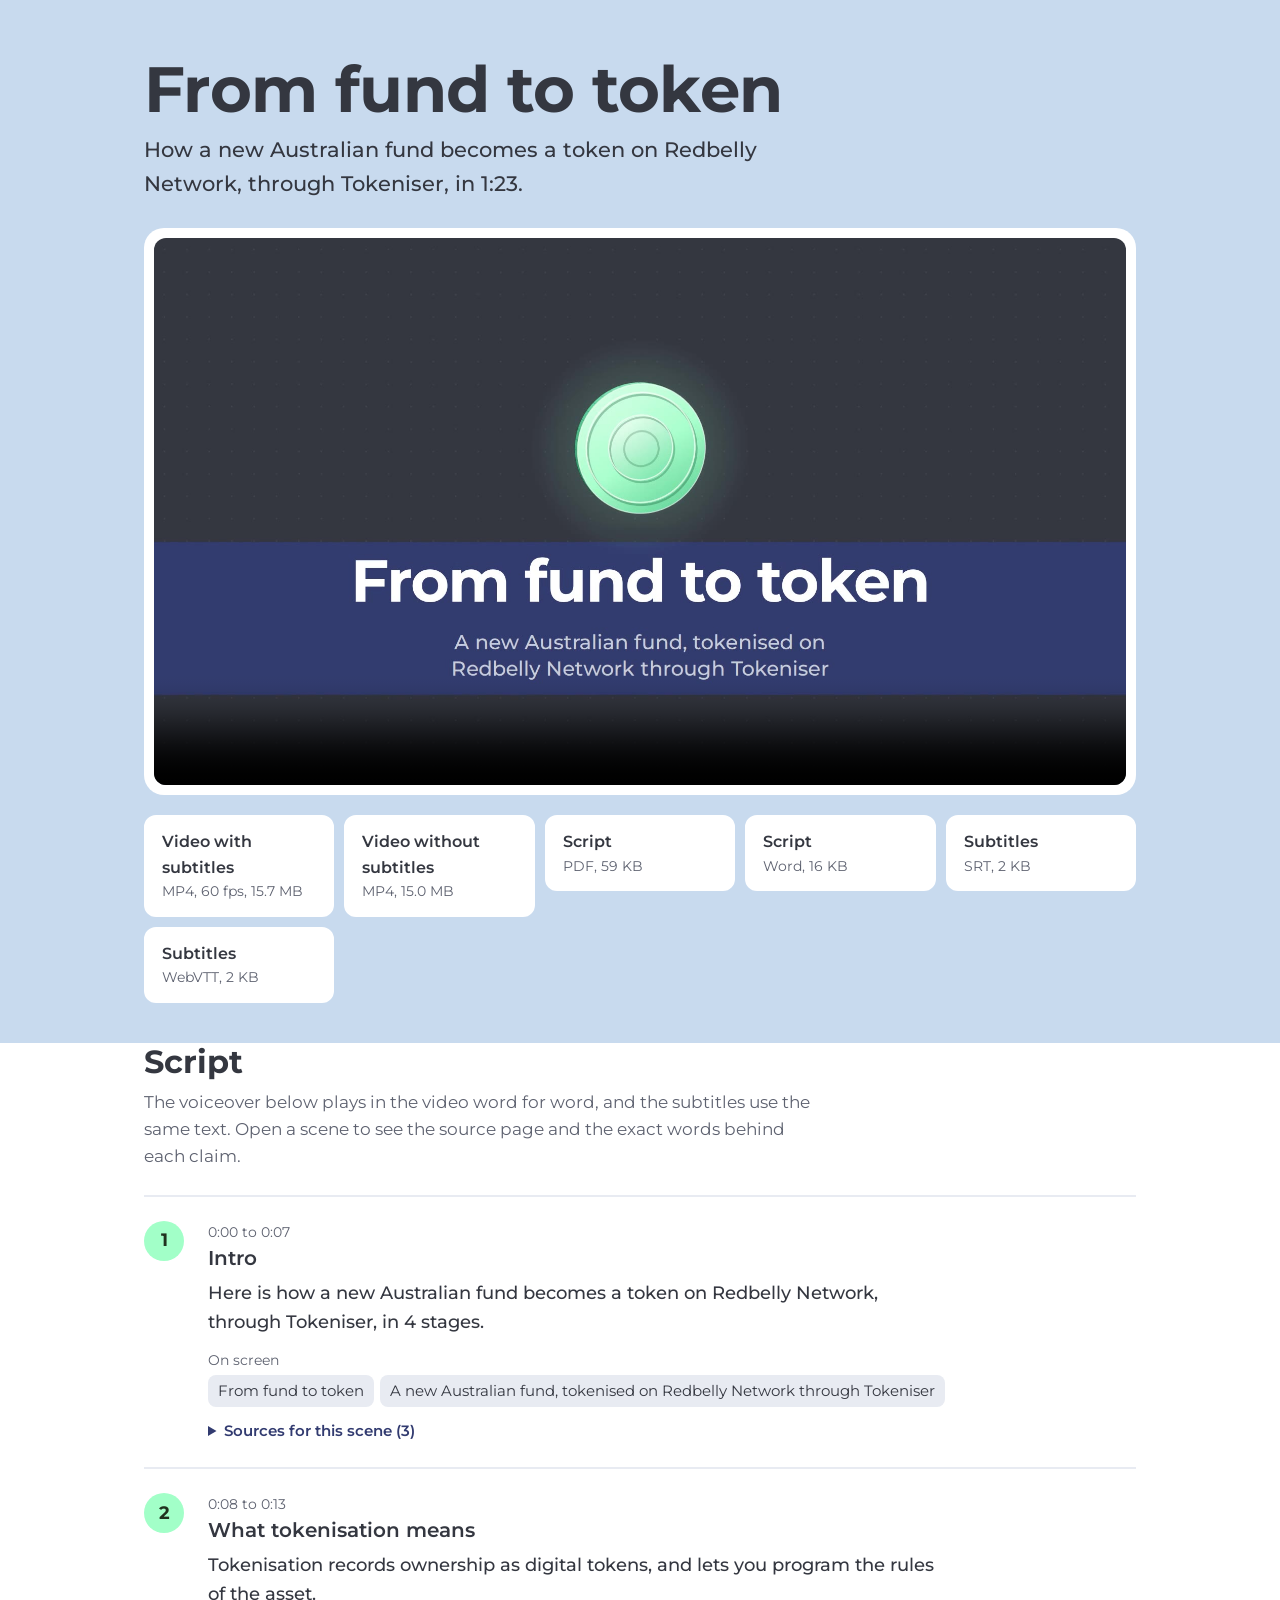
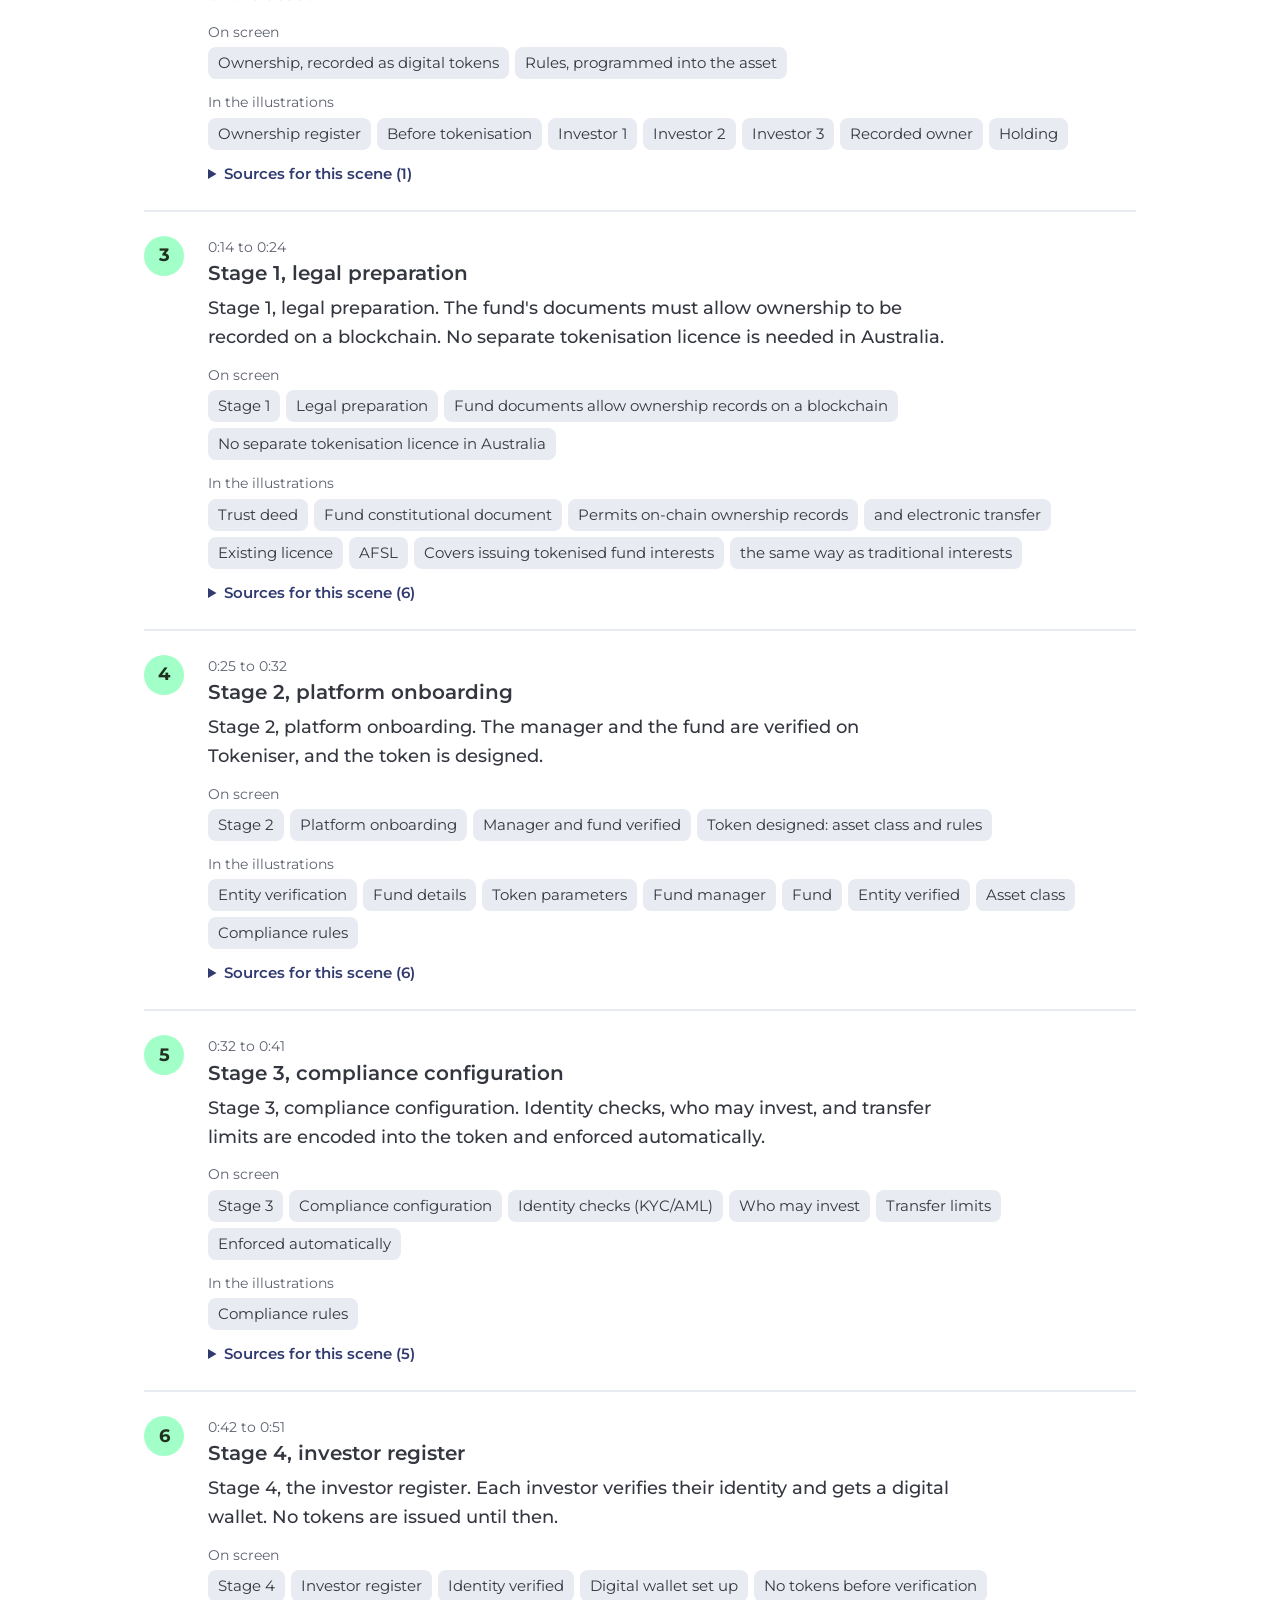
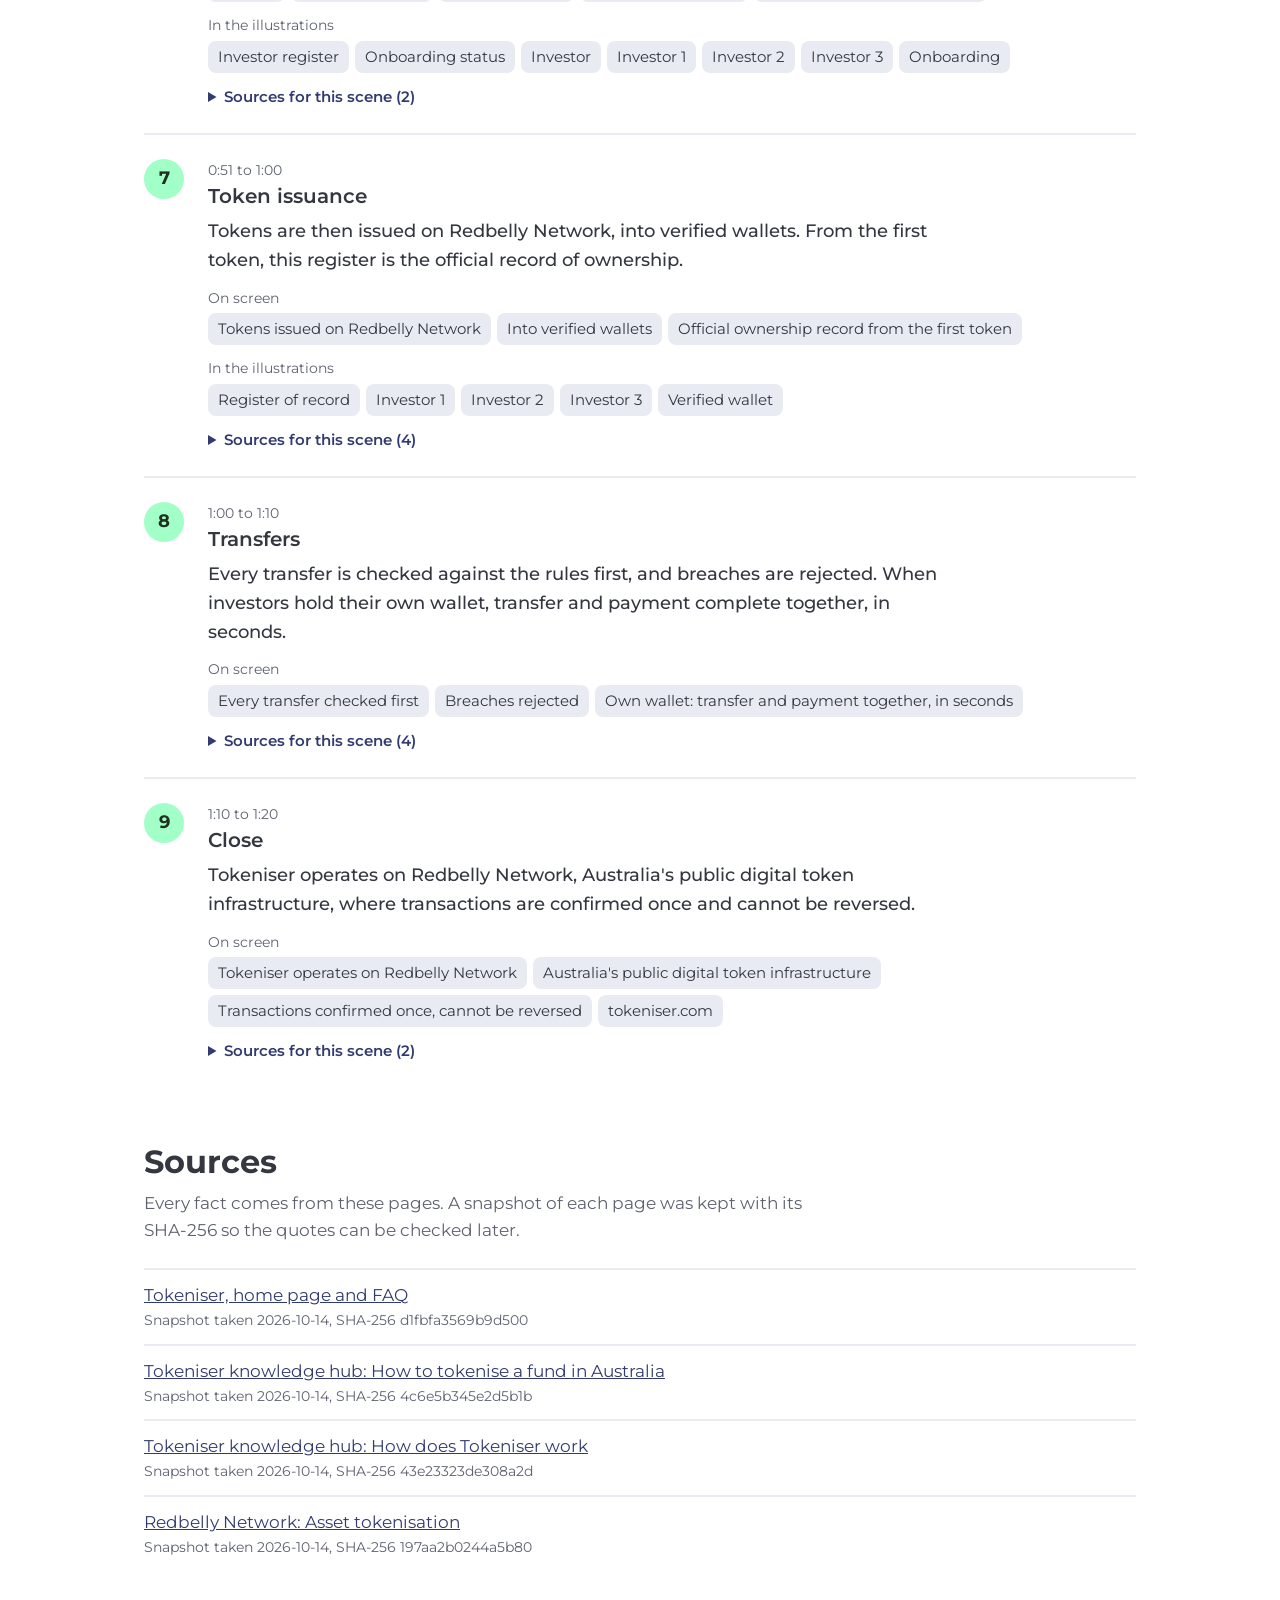
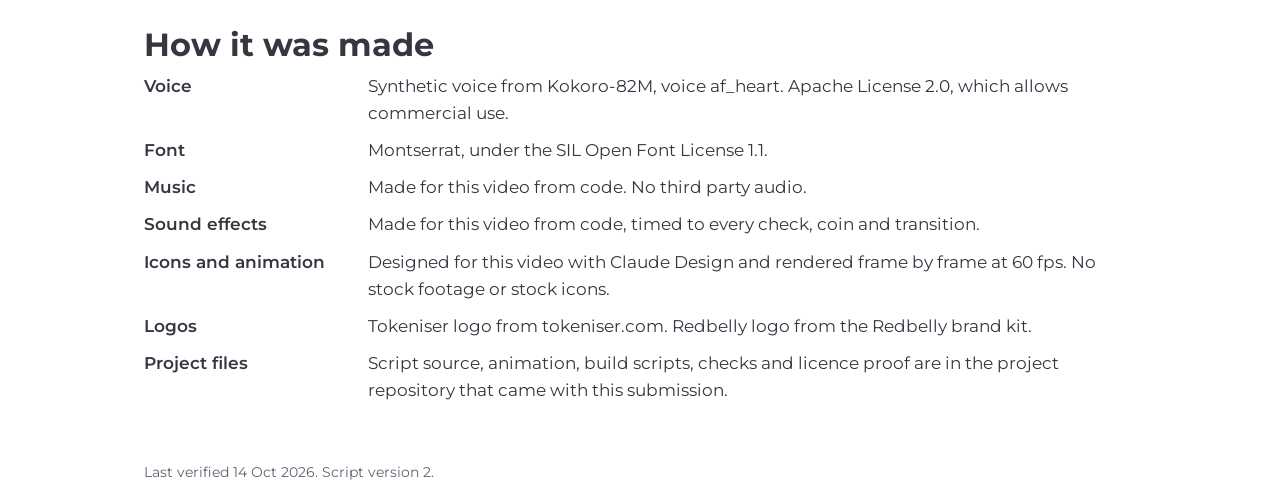
==== public/index.html @ 948ff761 "Use one coin sound for coins appearing and landing" ====
<!doctype html>
<html lang="en-AU">
<head>
<meta charset="utf-8">
<meta name="viewport" content="width=device-width, initial-scale=1">
<title>From fund to token: how a fund becomes a token</title>
<meta name="description" content="How a new Australian fund becomes a token on Redbelly Network, through Tokeniser.">
<link rel="icon" href="favicon.svg?v=527ce7aedf" type="image/svg+xml">
<style>
@font-face{font-family:Montserrat;font-weight:400;font-style:normal;font-display:swap;src:url('fonts/Montserrat-Regular.woff2?v=c00a7f75a0') format('woff2')}
@font-face{font-family:Montserrat;font-weight:500;font-style:normal;font-display:swap;src:url('fonts/Montserrat-Medium.woff2?v=84e4a064ca') format('woff2')}
@font-face{font-family:Montserrat;font-weight:600;font-style:normal;font-display:swap;src:url('fonts/Montserrat-SemiBold.woff2?v=1c665c68b7') format('woff2')}
@font-face{font-family:Montserrat;font-weight:700;font-style:normal;font-display:swap;src:url('fonts/Montserrat-Bold.woff2?v=64531e5004') format('woff2')}
:root{--ink:#343740;--muted:#5e6270;--navy:#323b70;--mint:#a2ffc8;--mint-ink:#20321f;--sky:#c8daee;--mint-soft:#d8fee5;--mist:#e8ebf2;--line:#bdc1cb}
*{box-sizing:border-box}
html{-webkit-text-size-adjust:100%}
body{margin:0;background:#fff;color:var(--ink);font:400 17px/1.6 Montserrat,system-ui,sans-serif}
a{color:var(--navy)}
a:focus-visible,summary:focus-visible,video:focus-visible{outline:3px solid var(--navy);outline-offset:3px}
.wrap{width:100%;max-width:1040px;margin:0 auto;padding:0 24px}
.hero{background:var(--sky);padding:56px 0 40px}
h1{margin:0 0 10px;font-weight:700;font-size:clamp(36px,6vw,64px);line-height:1.05;letter-spacing:-.01em}
.lead{margin:0 0 28px;max-width:44ch;font-weight:500;font-size:clamp(18px,2.3vw,21px);color:var(--ink)}
.player{margin:0;background:#fff;border-radius:20px;padding:10px}
video{display:block;width:100%;height:auto;border-radius:12px;background:#fff}
.downloads{list-style:none;margin:20px 0 0;padding:0;display:grid;grid-template-columns:repeat(auto-fill,minmax(160px,1fr));gap:10px}
.downloads a{display:block;padding:12px 16px;background:#fff;border:2px solid #fff;border-radius:12px;text-decoration:none;color:var(--ink);font-weight:600;font-size:16px}
.downloads a:hover{border-color:var(--ink)}
.downloads span{display:block;font-weight:400;font-size:14px;color:var(--muted)}
main{padding:48px 24px 24px}
h2{margin:0 0 8px;font-weight:700;font-size:32px;line-height:1.2}
section{margin:0 0 56px}
section>p{margin:0 0 24px;max-width:62ch;color:var(--muted)}
.scenes{list-style:none;margin:0;padding:0;counter-reset:scene}
.scene{counter-increment:scene;position:relative;padding:24px 0 24px 64px;border-top:2px solid var(--mist)}
.scene::before{content:counter(scene);position:absolute;left:0;top:24px;width:40px;height:40px;border-radius:50%;background:var(--mint);color:var(--mint-ink);font-weight:700;font-size:18px;display:flex;align-items:center;justify-content:center}
.time{margin:0;font-size:14px;color:var(--muted)}
h3{margin:2px 0 8px;font-weight:600;font-size:20px;line-height:1.3}
.vo{margin:0 0 12px;max-width:62ch;font-size:18px;font-weight:500}
.label{margin:0 0 4px;font-size:14px;color:var(--muted)}
.onscreen{margin:0 0 12px;padding:0;list-style:none;display:flex;flex-wrap:wrap;gap:6px}
.onscreen li{background:var(--mist);border-radius:8px;padding:4px 10px;font-size:15px}
details{max-width:70ch}
summary{cursor:pointer;font-weight:600;font-size:15px;color:var(--navy)}
.claims{list-style:none;margin:12px 0 0;padding:0}
.claims li{margin:0 0 14px;padding:12px 14px;background:var(--mint-soft);border-radius:10px}
.covers{margin:0 0 4px;font-weight:600;font-size:15px}
blockquote{margin:0 0 6px;font-size:15px;color:var(--ink)}
.claims a{font-size:14px;word-break:break-word}
.sources{list-style:none;margin:0;padding:0}
.sources li{padding:12px 0;border-top:2px solid var(--mist)}
.sources span{display:block;font-size:14px;color:var(--muted);word-break:break-all}
dl{margin:0;display:grid;grid-template-columns:200px 1fr;gap:10px 24px}
dt{font-weight:600}
dd{margin:0;color:var(--ink)}
footer{padding:24px 24px 48px;font-size:14px;color:var(--muted)}
@media (max-width:640px){.hero{padding:36px 0 28px}.scene{padding-left:52px}.scene::before{width:34px;height:34px;font-size:16px}dl{grid-template-columns:1fr;gap:2px}dd{margin-bottom:12px}}
@media (prefers-reduced-motion:reduce){*{scroll-behavior:auto}}
</style>
</head>
<body>
<header class="hero">
<div class="wrap">
<h1>From fund to token</h1>
<p class="lead">How a new Australian fund becomes a token on Redbelly Network, through Tokeniser, in 1:23.</p>
<figure class="player"><video controls preload="metadata" playsinline poster="video/poster.jpg?v=eacc84d63b"><source src="video/tokenisation-explainer.mp4?v=98cba87c69" type="video/mp4"></video></figure>
<ul class="downloads">
<li><a href="video/tokenisation-explainer.mp4?v=98cba87c69" download>Video with subtitles<span>MP4, 60 fps, 15.7 MB</span></a></li>
<li><a href="video/tokenisation-explainer-clean.mp4?v=ad1e32a045" download>Video without subtitles<span>MP4, 15.0 MB</span></a></li>
<li><a href="docs/tokenisation-explainer-script.pdf?v=66bbb04a52" download>Script<span>PDF, 59 KB</span></a></li>
<li><a href="docs/tokenisation-explainer-script.docx?v=aba5b48e75" download>Script<span>Word, 16 KB</span></a></li>
<li><a href="video/tokenisation-explainer.srt?v=46fa306d57" download>Subtitles<span>SRT, 2 KB</span></a></li>
<li><a href="video/tokenisation-explainer.vtt?v=263fc99da1" download>Subtitles<span>WebVTT, 2 KB</span></a></li>
</ul>
</div>
</header>
<main class="wrap">
<section id="script">
<h2>Script</h2>
<p>The voiceover below plays in the video word for word, and the subtitles use the same text. Open a scene to see the source page and the exact words behind each claim.</p>
<ol class="scenes">
<li class="scene">
<p class="time">0:00 to 0:07</p>
<h3>Intro</h3>
<p class="vo">Here is how a new Australian fund becomes a token on Redbelly Network, through Tokeniser, in 4 stages.</p>
<p class="label">On screen</p>
<ul class="onscreen"><li>From fund to token</li><li>A new Australian fund, tokenised on Redbelly Network through Tokeniser</li></ul>
<details><summary>Sources for this scene (3)</summary><ul class="claims"><li><p class="covers">on Redbelly Network, through Tokeniser</p><blockquote>"Tokeniser operates on Redbelly Network, Australia&#x27;s public digital token infrastructure"</blockquote><a href="https://tokeniser.com/" rel="noopener" target="_blank">Tokeniser, home page and FAQ</a></li>
<li><p class="covers">a new Australian fund</p><blockquote>"New funds can be established natively on tokenised infrastructure; existing funds can be migrated."</blockquote><a href="https://tokeniser.com/resources/knowledge-hub/australia/how-to-tokenise-a-fund-in-australia" rel="noopener" target="_blank">Tokeniser knowledge hub: How to tokenise a fund in Australia</a></li>
<li><p class="covers">in 4 stages</p><blockquote>"The process has four stages: legal preparation, platform onboarding, compliance configuration, and investor register establishment."</blockquote><a href="https://tokeniser.com/resources/knowledge-hub/australia/how-to-tokenise-a-fund-in-australia" rel="noopener" target="_blank">Tokeniser knowledge hub: How to tokenise a fund in Australia</a></li></ul></details>
</li>
<li class="scene">
<p class="time">0:08 to 0:13</p>
<h3>What tokenisation means</h3>
<p class="vo">Tokenisation records ownership as digital tokens, and lets you program the rules of the asset.</p>
<p class="label">On screen</p>
<ul class="onscreen"><li>Ownership, recorded as digital tokens</li><li>Rules, programmed into the asset</li></ul><p class="label">In the illustrations</p><ul class="onscreen"><li>Ownership register</li><li>Before tokenisation</li><li>Investor 1</li><li>Investor 2</li><li>Investor 3</li><li>Recorded owner</li><li>Holding</li></ul>
<details><summary>Sources for this scene (1)</summary><ul class="claims"><li><p class="covers">records ownership as digital tokens, and lets you program the rules of the asset</p><blockquote>"Tokenisation records ownership of financial products and services as digital tokens, and lets you program the rules of the asset."</blockquote><a href="https://tokeniser.com/" rel="noopener" target="_blank">Tokeniser, home page and FAQ</a></li></ul></details>
</li>
<li class="scene">
<p class="time">0:14 to 0:24</p>
<h3>Stage 1, legal preparation</h3>
<p class="vo">Stage 1, legal preparation. The fund&#x27;s documents must allow ownership to be recorded on a blockchain. No separate tokenisation licence is needed in Australia.</p>
<p class="label">On screen</p>
<ul class="onscreen"><li>Stage 1</li><li>Legal preparation</li><li>Fund documents allow ownership records on a blockchain</li><li>No separate tokenisation licence in Australia</li></ul><p class="label">In the illustrations</p><ul class="onscreen"><li>Trust deed</li><li>Fund constitutional document</li><li>Permits on-chain ownership records</li><li>and electronic transfer</li><li>Existing licence</li><li>AFSL</li><li>Covers issuing tokenised fund interests</li><li>the same way as traditional interests</li></ul>
<details><summary>Sources for this scene (6)</summary><ul class="claims"><li><p class="covers">Stage 1, legal preparation</p><blockquote>"Legal review of constitutional documents is a required first step."</blockquote><a href="https://tokeniser.com/resources/knowledge-hub/australia/how-to-tokenise-a-fund-in-australia" rel="noopener" target="_blank">Tokeniser knowledge hub: How to tokenise a fund in Australia</a></li>
<li><p class="covers">documents must allow ownership to be recorded on a blockchain</p><blockquote>"Some documents need amendment to permit on-chain ownership records and electronic transfer."</blockquote><a href="https://tokeniser.com/resources/knowledge-hub/australia/how-to-tokenise-a-fund-in-australia" rel="noopener" target="_blank">Tokeniser knowledge hub: How to tokenise a fund in Australia</a></li>
<li><p class="covers">No separate tokenisation licence is needed in Australia</p><blockquote>"There is no separate tokenisation licence required in Australia."</blockquote><a href="https://tokeniser.com/resources/knowledge-hub/australia/how-to-tokenise-a-fund-in-australia" rel="noopener" target="_blank">Tokeniser knowledge hub: How to tokenise a fund in Australia</a></li>
<li><p class="covers">Trust deed, fund constitutional document</p><blockquote>"Review the fund&#x27;s constitutional documents, the trust deed, constitution, or shareholder agreement"</blockquote><a href="https://tokeniser.com/resources/knowledge-hub/australia/how-to-tokenise-a-fund-in-australia" rel="noopener" target="_blank">Tokeniser knowledge hub: How to tokenise a fund in Australia</a></li>
<li><p class="covers">Permits on-chain ownership records and electronic transfer</p><blockquote>"Some documents need amendment to permit on-chain ownership records and electronic transfer."</blockquote><a href="https://tokeniser.com/resources/knowledge-hub/australia/how-to-tokenise-a-fund-in-australia" rel="noopener" target="_blank">Tokeniser knowledge hub: How to tokenise a fund in Australia</a></li>
<li><p class="covers">Existing licence, AFSL, covers issuing tokenised fund interests the same way as traditional interests</p><blockquote>"existing AFSL (or their reliance on an AFSL holder) covers the issuance of tokenised fund interests in the same way it covers traditional interests"</blockquote><a href="https://tokeniser.com/resources/knowledge-hub/australia/how-to-tokenise-a-fund-in-australia" rel="noopener" target="_blank">Tokeniser knowledge hub: How to tokenise a fund in Australia</a></li></ul></details>
</li>
<li class="scene">
<p class="time">0:25 to 0:32</p>
<h3>Stage 2, platform onboarding</h3>
<p class="vo">Stage 2, platform onboarding. The manager and the fund are verified on Tokeniser, and the token is designed.</p>
<p class="label">On screen</p>
<ul class="onscreen"><li>Stage 2</li><li>Platform onboarding</li><li>Manager and fund verified</li><li>Token designed: asset class and rules</li></ul><p class="label">In the illustrations</p><ul class="onscreen"><li>Entity verification</li><li>Fund details</li><li>Token parameters</li><li>Fund manager</li><li>Fund</li><li>Entity verified</li><li>Asset class</li><li>Compliance rules</li></ul>
<details><summary>Sources for this scene (6)</summary><ul class="claims"><li><p class="covers">platform onboarding on Tokeniser</p><blockquote>"Once the legal framework is in place, the fund manager completes Tokeniser&#x27;s platform onboarding process."</blockquote><a href="https://tokeniser.com/resources/knowledge-hub/australia/how-to-tokenise-a-fund-in-australia" rel="noopener" target="_blank">Tokeniser knowledge hub: How to tokenise a fund in Australia</a></li>
<li><p class="covers">The manager and the fund are verified</p><blockquote>"Complete entity verification for the fund manager and the fund."</blockquote><a href="https://tokeniser.com/resources/knowledge-hub/australia/how-to-tokenise-a-fund-in-australia" rel="noopener" target="_blank">Tokeniser knowledge hub: How to tokenise a fund in Australia</a></li>
<li><p class="covers">the token is designed: asset class and rules</p><blockquote>"For new funds, design the token parameters: asset class, compliance rules, and corporate action schedule."</blockquote><a href="https://tokeniser.com/resources/knowledge-hub/australia/how-to-tokenise-a-fund-in-australia" rel="noopener" target="_blank">Tokeniser knowledge hub: How to tokenise a fund in Australia</a></li>
<li><p class="covers">Entity verification, Fund details</p><blockquote>"configuration of the fund&#x27;s details on the platform"</blockquote><a href="https://tokeniser.com/resources/knowledge-hub/australia/how-to-tokenise-a-fund-in-australia" rel="noopener" target="_blank">Tokeniser knowledge hub: How to tokenise a fund in Australia</a></li>
<li><p class="covers">Fund manager, Fund, Entity verified</p><blockquote>"Complete entity verification for the fund manager and the fund."</blockquote><a href="https://tokeniser.com/resources/knowledge-hub/australia/how-to-tokenise-a-fund-in-australia" rel="noopener" target="_blank">Tokeniser knowledge hub: How to tokenise a fund in Australia</a></li>
<li><p class="covers">Token parameters, Asset class, Compliance rules</p><blockquote>"For new funds, design the token parameters: asset class, compliance rules, and corporate action schedule."</blockquote><a href="https://tokeniser.com/resources/knowledge-hub/australia/how-to-tokenise-a-fund-in-australia" rel="noopener" target="_blank">Tokeniser knowledge hub: How to tokenise a fund in Australia</a></li></ul></details>
</li>
<li class="scene">
<p class="time">0:32 to 0:41</p>
<h3>Stage 3, compliance configuration</h3>
<p class="vo">Stage 3, compliance configuration. Identity checks, who may invest, and transfer limits are encoded into the token and enforced automatically.</p>
<p class="label">On screen</p>
<ul class="onscreen"><li>Stage 3</li><li>Compliance configuration</li><li>Identity checks (KYC/AML)</li><li>Who may invest</li><li>Transfer limits</li><li>Enforced automatically</li></ul><p class="label">In the illustrations</p><ul class="onscreen"><li>Compliance rules</li></ul>
<details><summary>Sources for this scene (5)</summary><ul class="claims"><li><p class="covers">Identity checks (KYC/AML)</p><blockquote>"Configure KYC/AML verification requirements for investors."</blockquote><a href="https://tokeniser.com/resources/knowledge-hub/australia/how-to-tokenise-a-fund-in-australia" rel="noopener" target="_blank">Tokeniser knowledge hub: How to tokenise a fund in Australia</a></li>
<li><p class="covers">who may invest</p><blockquote>"Set investor eligibility criteria, wholesale status, accredited investor status, and foreign investor limits."</blockquote><a href="https://tokeniser.com/resources/knowledge-hub/australia/how-to-tokenise-a-fund-in-australia" rel="noopener" target="_blank">Tokeniser knowledge hub: How to tokenise a fund in Australia</a></li>
<li><p class="covers">transfer limits</p><blockquote>"Set transfer restrictions, lock-up periods, permitted transferee classes, and any fund-specific restrictions."</blockquote><a href="https://tokeniser.com/resources/knowledge-hub/australia/how-to-tokenise-a-fund-in-australia" rel="noopener" target="_blank">Tokeniser knowledge hub: How to tokenise a fund in Australia</a></li>
<li><p class="covers">encoded into the token and enforced automatically</p><blockquote>"Compliance rules are encoded into the token at issuance and enforced automatically at every transfer."</blockquote><a href="https://tokeniser.com/resources/knowledge-hub/platform/how-does-tokeniser-work" rel="noopener" target="_blank">Tokeniser knowledge hub: How does Tokeniser work</a></li>
<li><p class="covers">Compliance rules</p><blockquote>"Compliance rules are encoded into the token at issuance and enforced automatically at every transfer."</blockquote><a href="https://tokeniser.com/resources/knowledge-hub/platform/how-does-tokeniser-work" rel="noopener" target="_blank">Tokeniser knowledge hub: How does Tokeniser work</a></li></ul></details>
</li>
<li class="scene">
<p class="time">0:42 to 0:51</p>
<h3>Stage 4, investor register</h3>
<p class="vo">Stage 4, the investor register. Each investor verifies their identity and gets a digital wallet. No tokens are issued until then.</p>
<p class="label">On screen</p>
<ul class="onscreen"><li>Stage 4</li><li>Investor register</li><li>Identity verified</li><li>Digital wallet set up</li><li>No tokens before verification</li></ul><p class="label">In the illustrations</p><ul class="onscreen"><li>Investor register</li><li>Onboarding status</li><li>Investor</li><li>Investor 1</li><li>Investor 2</li><li>Investor 3</li><li>Onboarding</li></ul>
<details><summary>Sources for this scene (2)</summary><ul class="claims"><li><p class="covers">Each investor verifies their identity and gets a digital wallet</p><blockquote>"Investors complete digital onboarding, identity verification, investor classification, and wallet setup, before their tokens are issued."</blockquote><a href="https://tokeniser.com/resources/knowledge-hub/australia/how-to-tokenise-a-fund-in-australia" rel="noopener" target="_blank">Tokeniser knowledge hub: How to tokenise a fund in Australia</a></li>
<li><p class="covers">No tokens are issued until then</p><blockquote>"Until onboarding is complete and the wallet is verified, tokens cannot be issued to or transferred to that investor."</blockquote><a href="https://tokeniser.com/resources/knowledge-hub/platform/how-does-tokeniser-work" rel="noopener" target="_blank">Tokeniser knowledge hub: How does Tokeniser work</a></li></ul></details>
</li>
<li class="scene">
<p class="time">0:51 to 1:00</p>
<h3>Token issuance</h3>
<p class="vo">Tokens are then issued on Redbelly Network, into verified wallets. From the first token, this register is the official record of ownership.</p>
<p class="label">On screen</p>
<ul class="onscreen"><li>Tokens issued on Redbelly Network</li><li>Into verified wallets</li><li>Official ownership record from the first token</li></ul><p class="label">In the illustrations</p><ul class="onscreen"><li>Register of record</li><li>Investor 1</li><li>Investor 2</li><li>Investor 3</li><li>Verified wallet</li></ul>
<details><summary>Sources for this scene (4)</summary><ul class="claims"><li><p class="covers">issued on Redbelly Network, into verified wallets</p><blockquote>"Tokens are minted on Redbelly Network and transferred to the verified investor wallets."</blockquote><a href="https://tokeniser.com/resources/knowledge-hub/platform/how-does-tokeniser-work" rel="noopener" target="_blank">Tokeniser knowledge hub: How does Tokeniser work</a></li>
<li><p class="covers">this register is the official record of ownership</p><blockquote>"The on-chain register is the register of record from day one."</blockquote><a href="https://tokeniser.com/resources/knowledge-hub/australia/how-to-tokenise-a-fund-in-australia" rel="noopener" target="_blank">Tokeniser knowledge hub: How to tokenise a fund in Australia</a></li>
<li><p class="covers">From the first token</p><blockquote>"For a new fund, the investor register is established on-chain at the point of the first token issuance."</blockquote><a href="https://tokeniser.com/resources/knowledge-hub/australia/how-to-tokenise-a-fund-in-australia" rel="noopener" target="_blank">Tokeniser knowledge hub: How to tokenise a fund in Australia</a></li>
<li><p class="covers">Register of record, Verified wallet</p><blockquote>"The on-chain register is the register of record from day one."</blockquote><a href="https://tokeniser.com/resources/knowledge-hub/australia/how-to-tokenise-a-fund-in-australia" rel="noopener" target="_blank">Tokeniser knowledge hub: How to tokenise a fund in Australia</a></li></ul></details>
</li>
<li class="scene">
<p class="time">1:00 to 1:10</p>
<h3>Transfers</h3>
<p class="vo">Every transfer is checked against the rules first, and breaches are rejected. When investors hold their own wallet, transfer and payment complete together, in seconds.</p>
<p class="label">On screen</p>
<ul class="onscreen"><li>Every transfer checked first</li><li>Breaches rejected</li><li>Own wallet: transfer and payment together, in seconds</li></ul>
<details><summary>Sources for this scene (4)</summary><ul class="claims"><li><p class="covers">Every transfer is checked against the rules first</p><blockquote>"Every transfer is checked against configured compliance parameters before submission."</blockquote><a href="https://tokeniser.com/resources/knowledge-hub/platform/how-does-tokeniser-work" rel="noopener" target="_blank">Tokeniser knowledge hub: How does Tokeniser work</a></li>
<li><p class="covers">breaches are rejected</p><blockquote>"Transfers to unverified wallets, ineligible investors, or in breach of restrictions are rejected."</blockquote><a href="https://tokeniser.com/resources/knowledge-hub/platform/how-does-tokeniser-work" rel="noopener" target="_blank">Tokeniser knowledge hub: How does Tokeniser work</a></li>
<li><p class="covers">When investors hold their own wallet</p><blockquote>"the investor either holds their own private key (non-custodial wallet)"</blockquote><a href="https://tokeniser.com/resources/knowledge-hub/platform/how-does-tokeniser-work" rel="noopener" target="_blank">Tokeniser knowledge hub: How does Tokeniser work</a></li>
<li><p class="covers">transfer and payment complete together, in seconds</p><blockquote>"For non-custodial wallets, atomic settlements, transfer and payment complete simultaneously in seconds."</blockquote><a href="https://tokeniser.com/resources/knowledge-hub/platform/how-does-tokeniser-work" rel="noopener" target="_blank">Tokeniser knowledge hub: How does Tokeniser work</a></li></ul></details>
</li>
<li class="scene">
<p class="time">1:10 to 1:20</p>
<h3>Close</h3>
<p class="vo">Tokeniser operates on Redbelly Network, Australia&#x27;s public digital token infrastructure, where transactions are confirmed once and cannot be reversed.</p>
<p class="label">On screen</p>
<ul class="onscreen"><li>Tokeniser operates on Redbelly Network</li><li>Australia&#x27;s public digital token infrastructure</li><li>Transactions confirmed once, cannot be reversed</li><li>tokeniser.com</li></ul>
<details><summary>Sources for this scene (2)</summary><ul class="claims"><li><p class="covers">Tokeniser operates on Redbelly Network, Australia&#x27;s public digital token infrastructure</p><blockquote>"Tokeniser operates on Redbelly Network, Australia&#x27;s public digital token infrastructure"</blockquote><a href="https://tokeniser.com/" rel="noopener" target="_blank">Tokeniser, home page and FAQ</a></li>
<li><p class="covers">transactions are confirmed once and cannot be reversed</p><blockquote>"Deterministic finality ensures transactions are confirmed once and cannot be reversed"</blockquote><a href="https://redbelly.network/asset-tokenisation" rel="noopener" target="_blank">Redbelly Network: Asset tokenisation</a></li></ul></details>
</li>
</ol>
</section>
<section id="sources">
<h2>Sources</h2>
<p>Every fact comes from these pages. A snapshot of each page was kept with its SHA-256 so the quotes can be checked later.</p>
<ul class="sources">
<li><a href="https://tokeniser.com/" rel="noopener" target="_blank">Tokeniser, home page and FAQ</a><span>Snapshot taken 2026-10-14, SHA-256 d1fbfa3569b9d500</span></li>
<li><a href="https://tokeniser.com/resources/knowledge-hub/australia/how-to-tokenise-a-fund-in-australia" rel="noopener" target="_blank">Tokeniser knowledge hub: How to tokenise a fund in Australia</a><span>Snapshot taken 2026-10-14, SHA-256 4c6e5b345e2d5b1b</span></li>
<li><a href="https://tokeniser.com/resources/knowledge-hub/platform/how-does-tokeniser-work" rel="noopener" target="_blank">Tokeniser knowledge hub: How does Tokeniser work</a><span>Snapshot taken 2026-10-14, SHA-256 43e23323de308a2d</span></li>
<li><a href="https://redbelly.network/asset-tokenisation" rel="noopener" target="_blank">Redbelly Network: Asset tokenisation</a><span>Snapshot taken 2026-10-14, SHA-256 197aa2b0244a5b80</span></li>
</ul>
</section>
<section id="made">
<h2>How it was made</h2>
<dl>
<dt>Voice</dt><dd>Synthetic voice from Kokoro-82M, voice af_heart. Apache License 2.0, which allows commercial use.</dd>
<dt>Font</dt><dd>Montserrat, under the SIL Open Font License 1.1.</dd>
<dt>Music</dt><dd>Made for this video from code. No third party audio.</dd>
<dt>Sound effects</dt><dd>Made for this video from code, timed to every check, coin and transition.</dd>
<dt>Icons and animation</dt><dd>Designed for this video with Claude Design and rendered frame by frame at 60 fps. No stock footage or stock icons.</dd>
<dt>Logos</dt><dd>Tokeniser logo from tokeniser.com. Redbelly logo from the Redbelly brand kit.</dd>
<dt>Project files</dt><dd>Script source, animation, build scripts, checks and licence proof are in the project repository that came with this submission.</dd>
</dl>
</section>
</main>
<footer class="wrap">Last verified 14 Oct 2026. Script version 2.</footer>
</body>
</html>
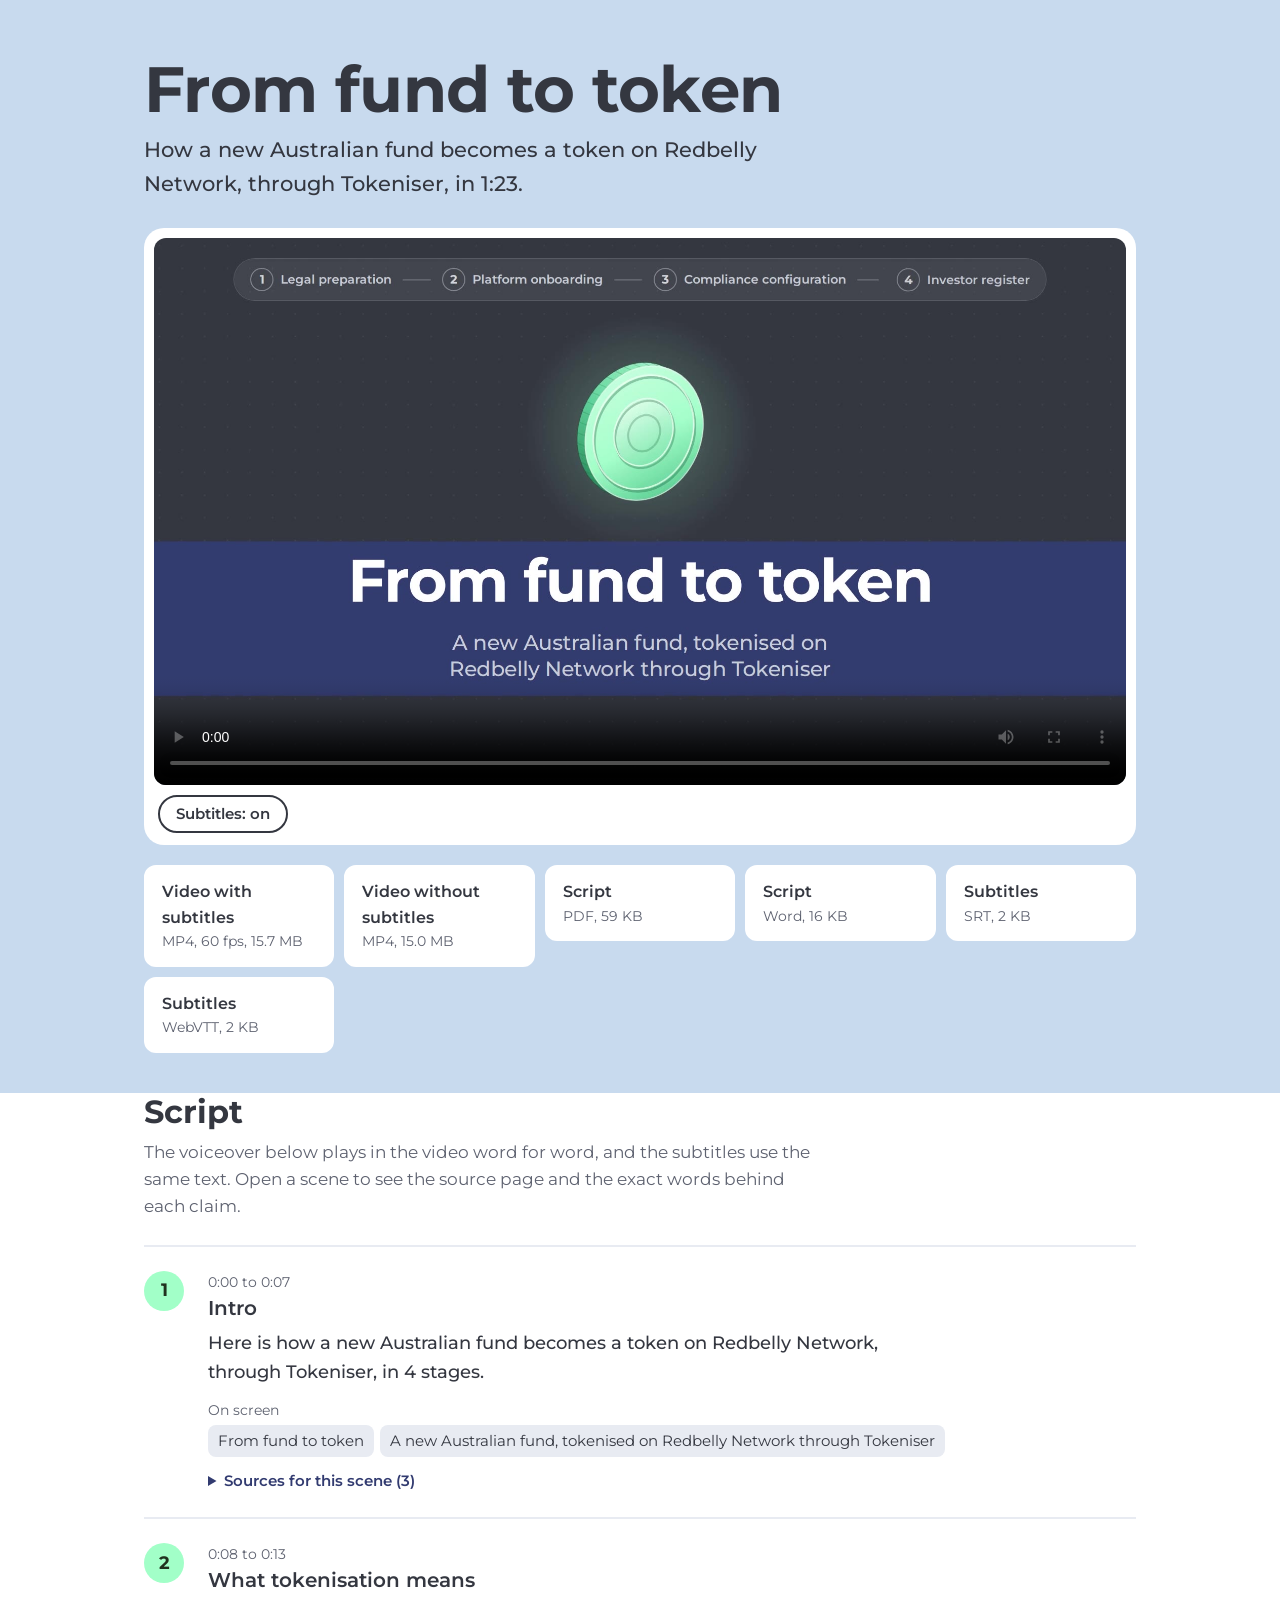
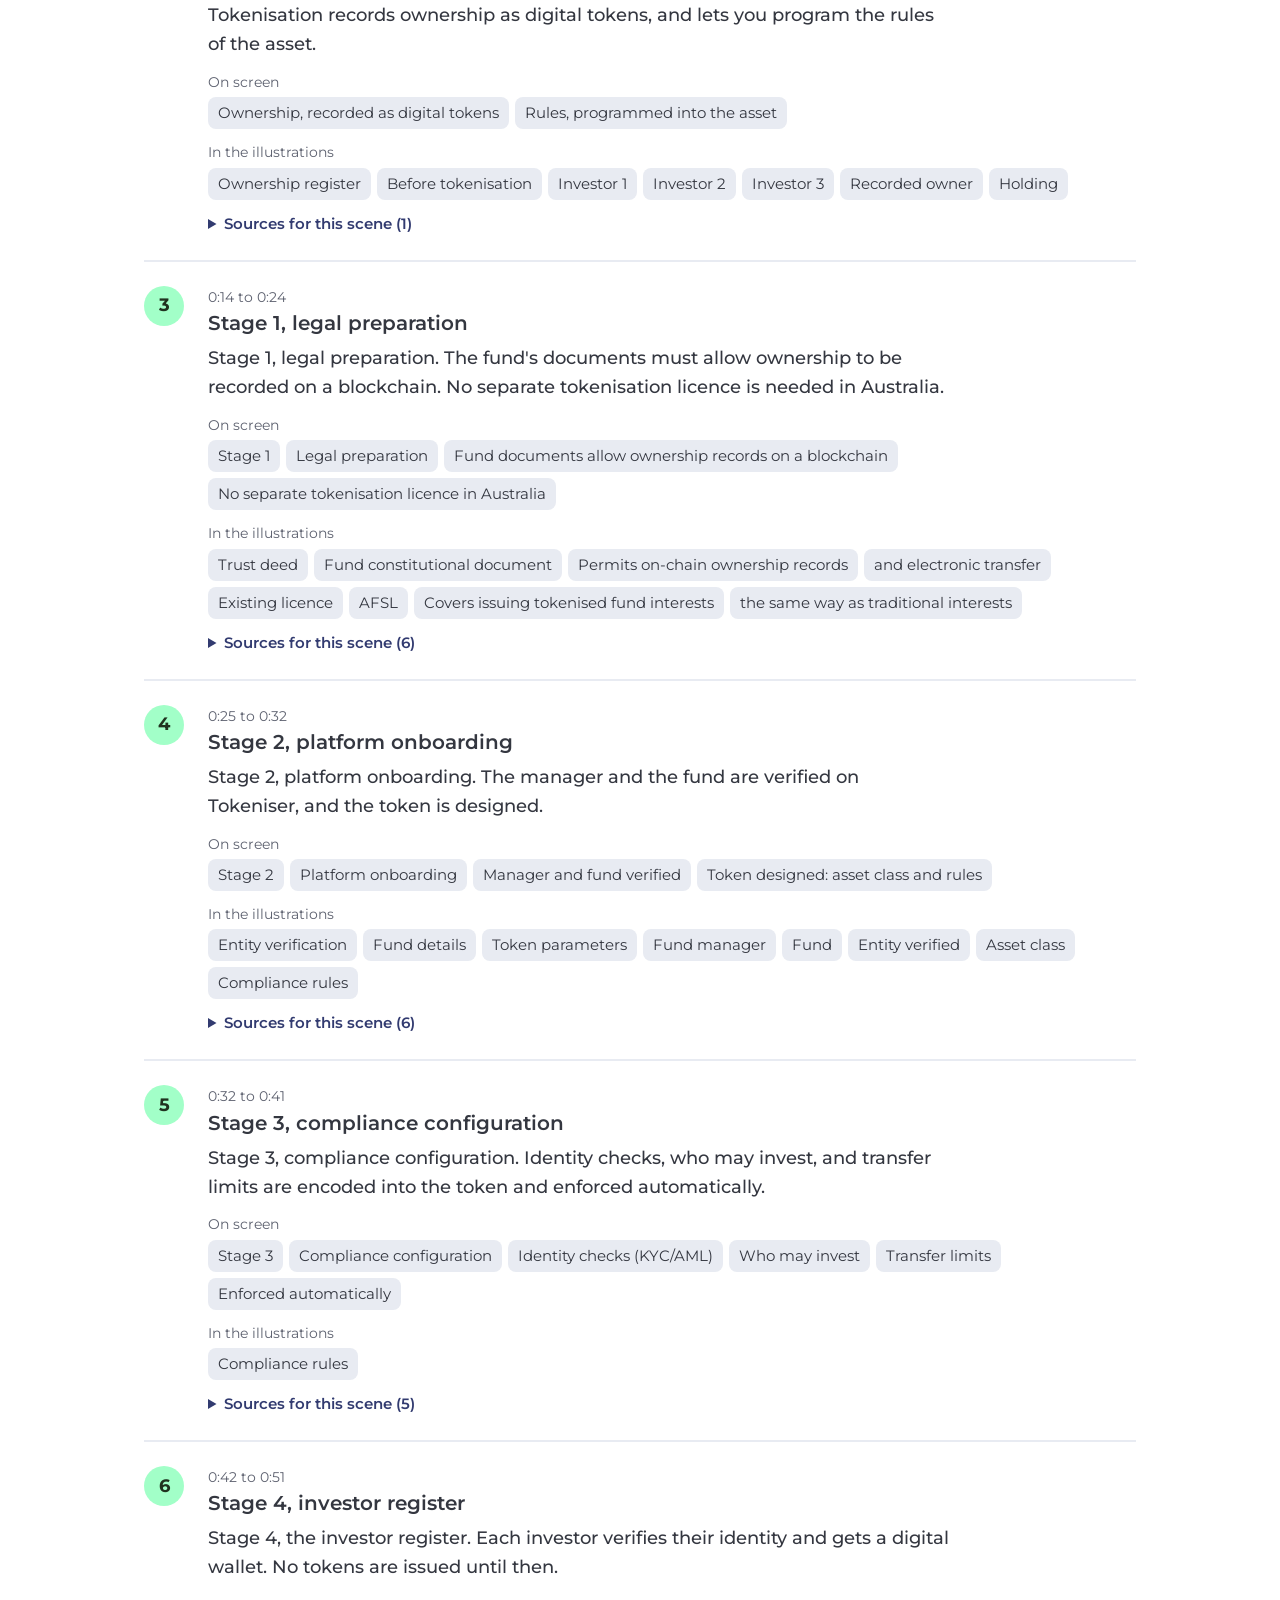
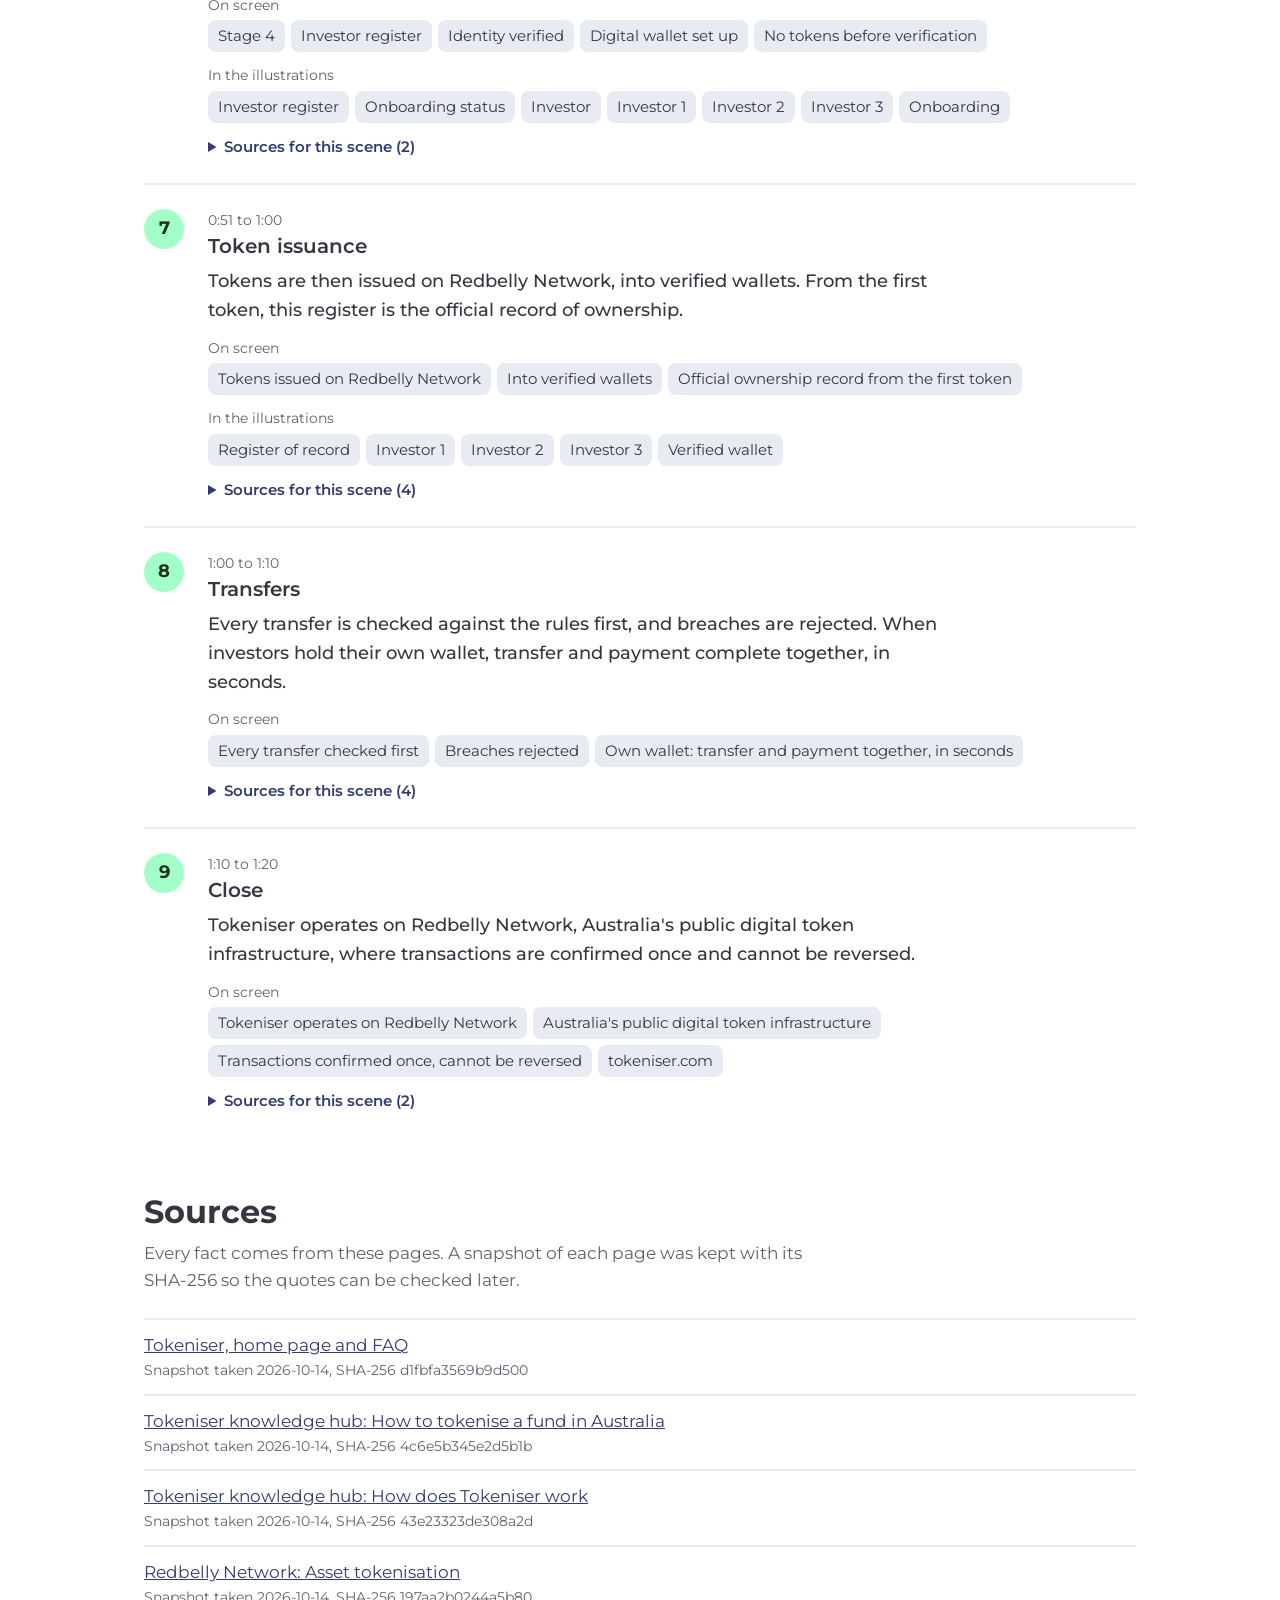
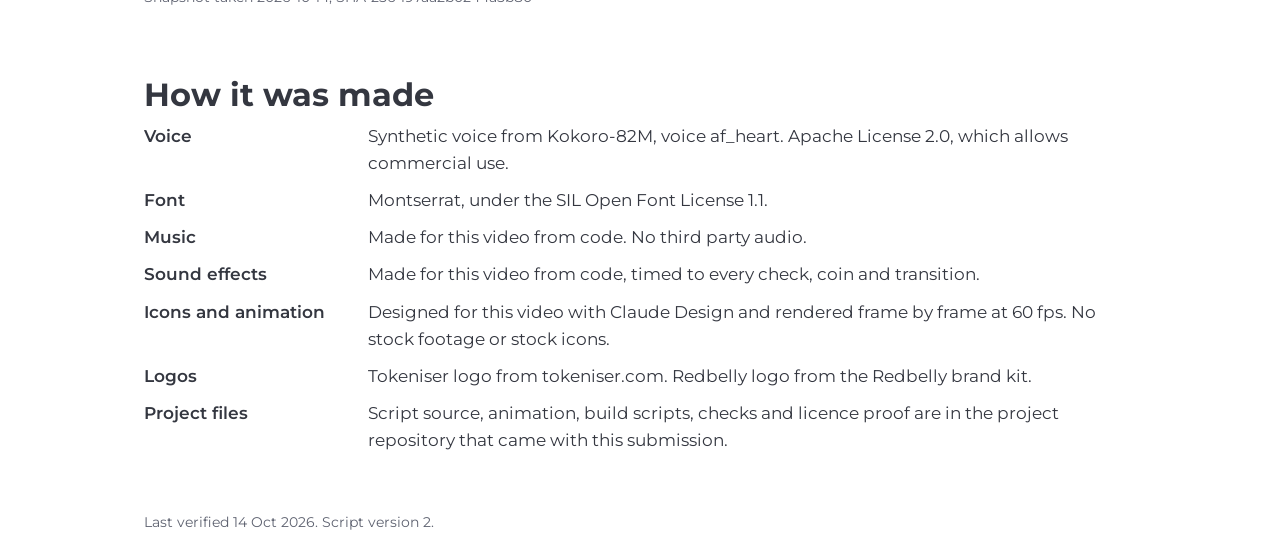
==== commit b5a7d163: "Let viewers turn subtitles on and off on the website" ====
--- a/public/index.html
+++ b/public/index.html
@@ -23,6 +23,9 @@
 .lead{margin:0 0 28px;max-width:44ch;font-weight:500;font-size:clamp(18px,2.3vw,21px);color:var(--ink)}
 .player{margin:0;background:#fff;border-radius:20px;padding:10px}
 video{display:block;width:100%;height:auto;border-radius:12px;background:#fff}
+video::cue{font-family:Montserrat,system-ui,sans-serif;font-weight:600;color:#fff;background:rgba(32,35,42,.84)}
+.cc{display:inline-block;margin:10px 0 2px 4px;padding:8px 16px;border:2px solid var(--ink);border-radius:999px;background:#fff;color:var(--ink);font:600 15px/1.2 Montserrat,system-ui,sans-serif;cursor:pointer}
+.cc[aria-pressed="false"]{background:var(--mist);color:var(--muted);border-color:var(--line)}
 .downloads{list-style:none;margin:20px 0 0;padding:0;display:grid;grid-template-columns:repeat(auto-fill,minmax(160px,1fr));gap:10px}
 .downloads a{display:block;padding:12px 16px;background:#fff;border:2px solid #fff;border-radius:12px;text-decoration:none;color:var(--ink);font-weight:600;font-size:16px}
 .downloads a:hover{border-color:var(--ink)}
@@ -63,7 +66,8 @@
 <div class="wrap">
 <h1>From fund to token</h1>
 <p class="lead">How a new Australian fund becomes a token on Redbelly Network, through Tokeniser, in 1:23.</p>
-<figure class="player"><video controls preload="metadata" playsinline poster="video/poster.jpg?v=eacc84d63b"><source src="video/tokenisation-explainer.mp4?v=98cba87c69" type="video/mp4"></video></figure>
+<figure class="player"><video id="v" controls preload="metadata" playsinline poster="video/poster.jpg?v=b867003a53"><source src="video/tokenisation-explainer-clean.mp4?v=ad1e32a045" type="video/mp4"><track kind="captions" src="video/tokenisation-explainer.vtt?v=263fc99da1" srclang="en" label="English" default></video>
+<button id="cc" class="cc" type="button" aria-pressed="true">Subtitles: on</button></figure>
 <ul class="downloads">
 <li><a href="video/tokenisation-explainer.mp4?v=98cba87c69" download>Video with subtitles<span>MP4, 60 fps, 15.7 MB</span></a></li>
 <li><a href="video/tokenisation-explainer-clean.mp4?v=ad1e32a045" download>Video without subtitles<span>MP4, 15.0 MB</span></a></li>
@@ -201,5 +205,23 @@
 </section>
 </main>
 <footer class="wrap">Last verified 14 Oct 2026. Script version 2.</footer>
+<script>
+(function () {
+  var v = document.getElementById('v'), b = document.getElementById('cc');
+  function sync() {
+    var on = false;
+    for (var i = 0; i < v.textTracks.length; i++) if (v.textTracks[i].mode === 'showing') on = true;
+    b.setAttribute('aria-pressed', on ? 'true' : 'false'); b.textContent = on ? 'Subtitles: on' : 'Subtitles: off';
+  }
+  b.addEventListener('click', function () {
+    var on = b.getAttribute('aria-pressed') !== 'true';
+    for (var i = 0; i < v.textTracks.length; i++) v.textTracks[i].mode = on ? 'showing' : 'hidden';
+    sync();
+  });
+  v.textTracks.addEventListener('change', sync);
+  if (v.textTracks.length) v.textTracks[0].mode = 'showing';
+  sync();
+})();
+</script>
 </body>
 </html>
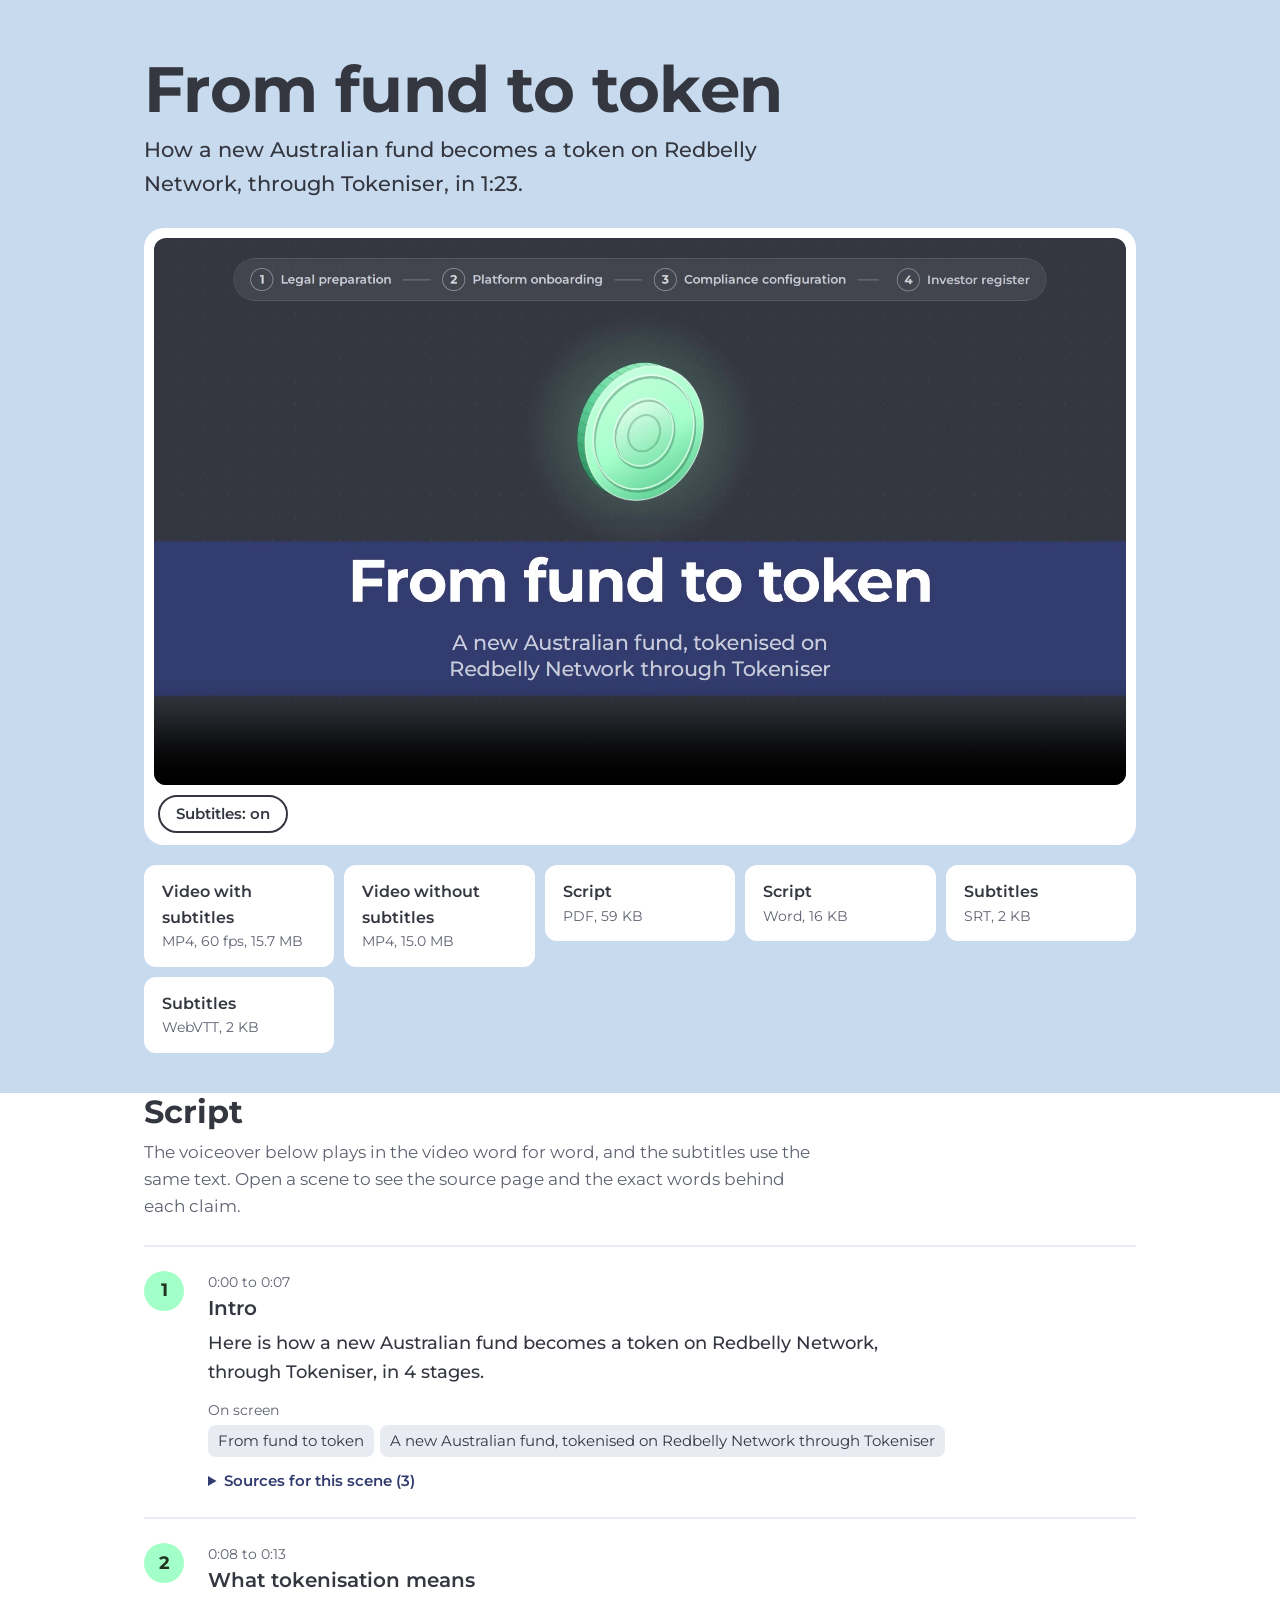
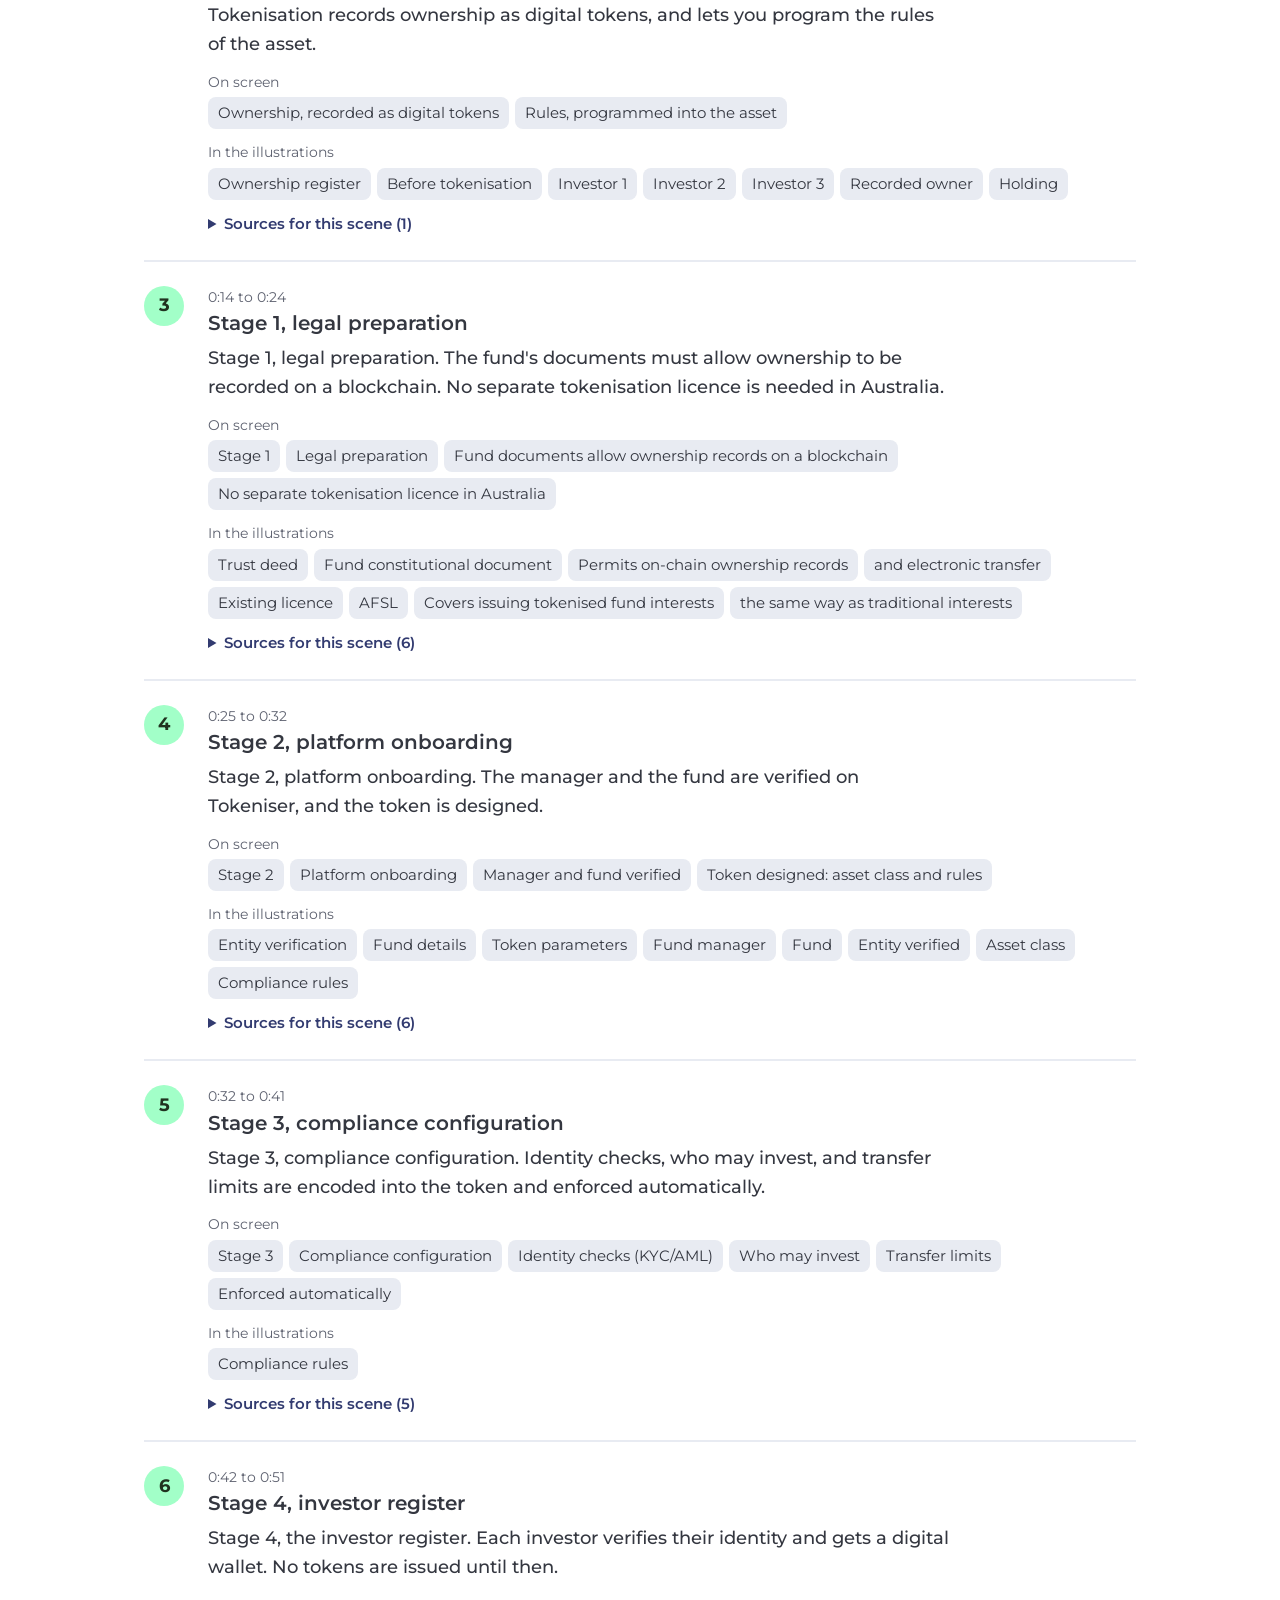
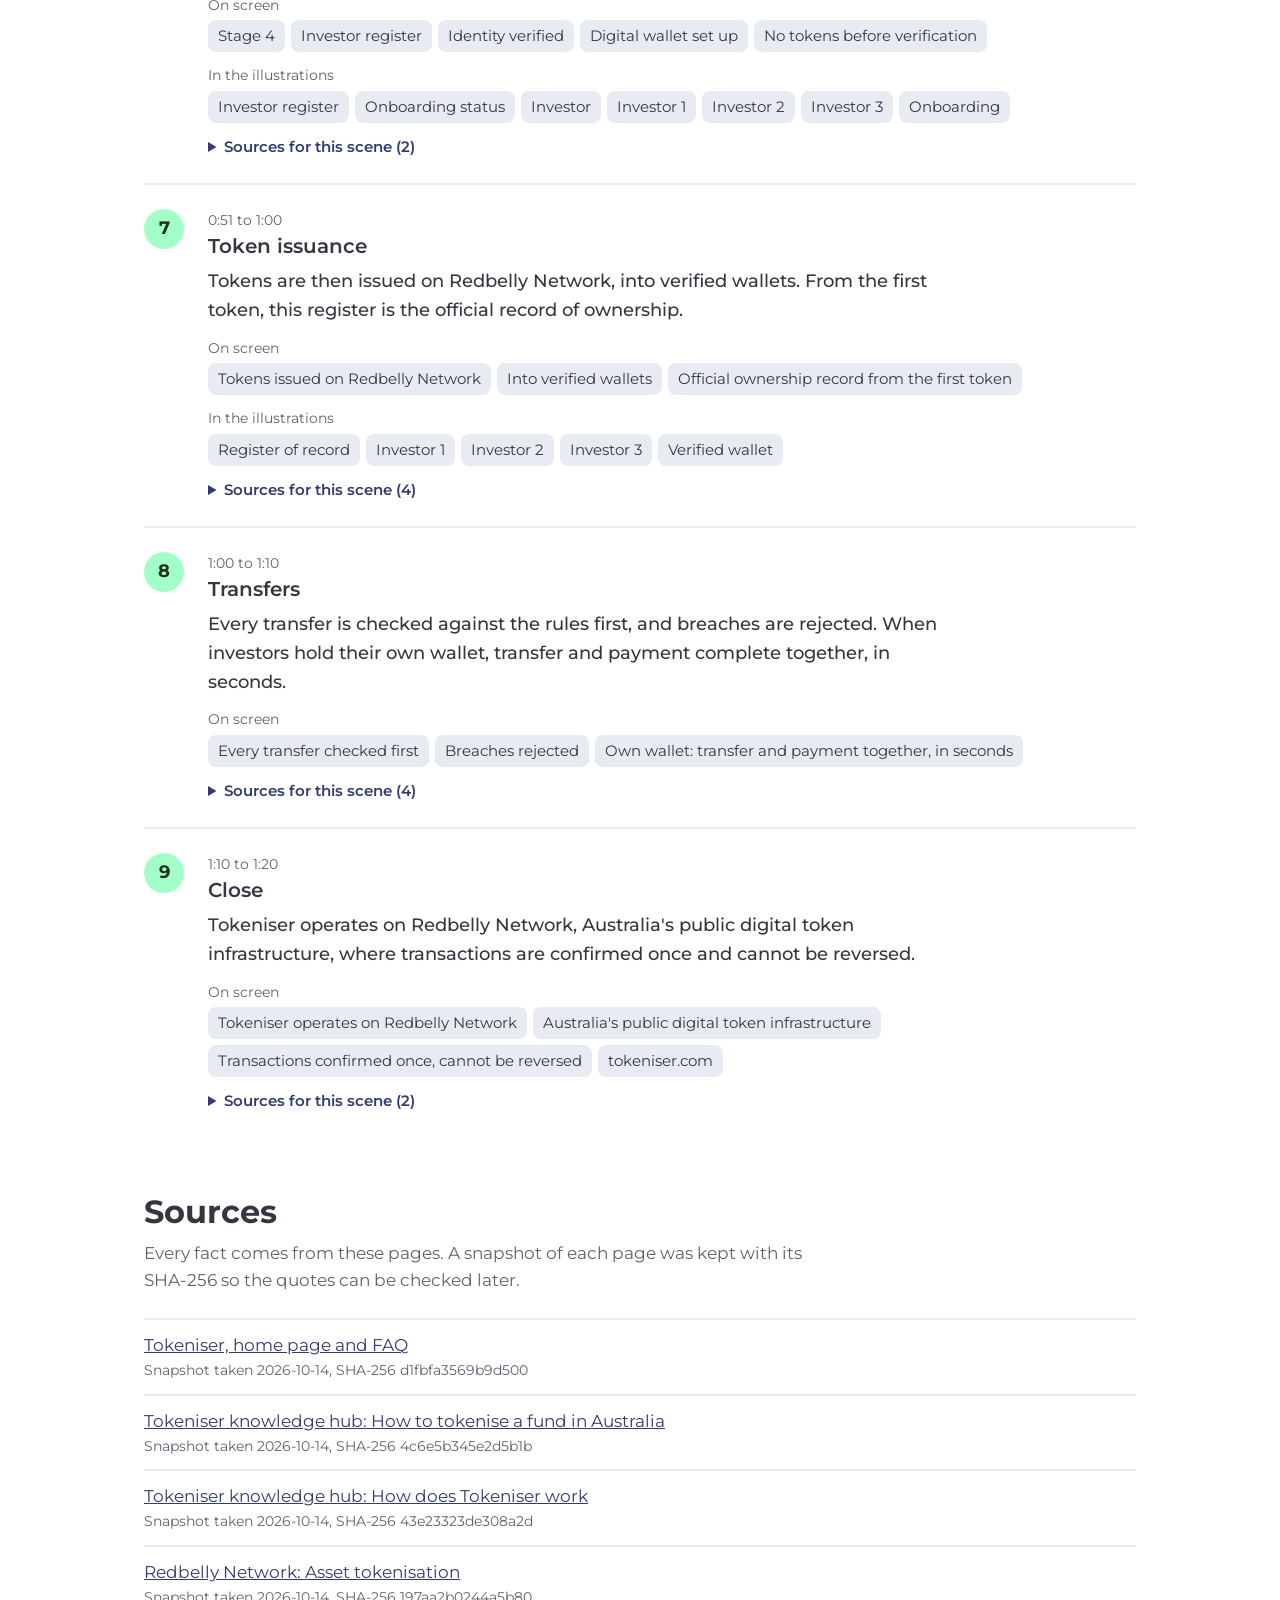
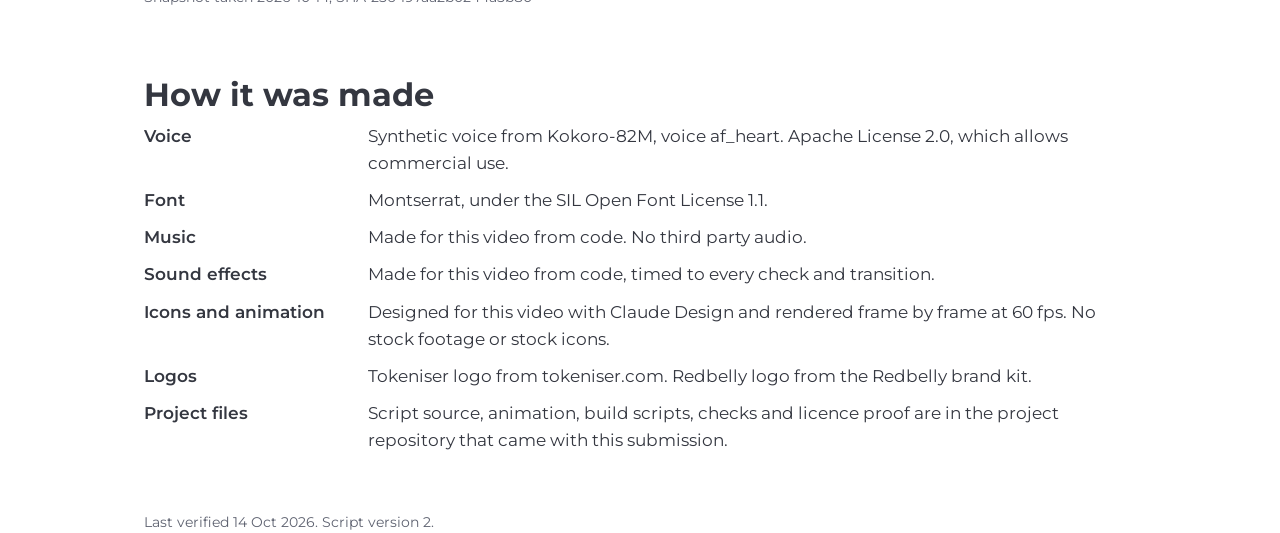
==== commit 66f97ce4: "Remove coin sounds, keep whooshes and interface sounds" ====
--- a/public/index.html
+++ b/public/index.html
@@ -66,11 +66,11 @@
 <div class="wrap">
 <h1>From fund to token</h1>
 <p class="lead">How a new Australian fund becomes a token on Redbelly Network, through Tokeniser, in 1:23.</p>
-<figure class="player"><video id="v" controls preload="metadata" playsinline poster="video/poster.jpg?v=b867003a53"><source src="video/tokenisation-explainer-clean.mp4?v=ad1e32a045" type="video/mp4"><track kind="captions" src="video/tokenisation-explainer.vtt?v=263fc99da1" srclang="en" label="English" default></video>
+<figure class="player"><video id="v" controls preload="metadata" playsinline poster="video/poster.jpg?v=b867003a53"><source src="video/tokenisation-explainer-clean.mp4?v=4caa30f0a5" type="video/mp4"><track kind="captions" src="video/tokenisation-explainer.vtt?v=263fc99da1" srclang="en" label="English" default></video>
 <button id="cc" class="cc" type="button" aria-pressed="true">Subtitles: on</button></figure>
 <ul class="downloads">
-<li><a href="video/tokenisation-explainer.mp4?v=98cba87c69" download>Video with subtitles<span>MP4, 60 fps, 15.7 MB</span></a></li>
-<li><a href="video/tokenisation-explainer-clean.mp4?v=ad1e32a045" download>Video without subtitles<span>MP4, 15.0 MB</span></a></li>
+<li><a href="video/tokenisation-explainer.mp4?v=2bb366512b" download>Video with subtitles<span>MP4, 60 fps, 15.7 MB</span></a></li>
+<li><a href="video/tokenisation-explainer-clean.mp4?v=4caa30f0a5" download>Video without subtitles<span>MP4, 15.0 MB</span></a></li>
 <li><a href="docs/tokenisation-explainer-script.pdf?v=66bbb04a52" download>Script<span>PDF, 59 KB</span></a></li>
 <li><a href="docs/tokenisation-explainer-script.docx?v=aba5b48e75" download>Script<span>Word, 16 KB</span></a></li>
 <li><a href="video/tokenisation-explainer.srt?v=46fa306d57" download>Subtitles<span>SRT, 2 KB</span></a></li>
@@ -197,7 +197,7 @@
 <dt>Voice</dt><dd>Synthetic voice from Kokoro-82M, voice af_heart. Apache License 2.0, which allows commercial use.</dd>
 <dt>Font</dt><dd>Montserrat, under the SIL Open Font License 1.1.</dd>
 <dt>Music</dt><dd>Made for this video from code. No third party audio.</dd>
-<dt>Sound effects</dt><dd>Made for this video from code, timed to every check, coin and transition.</dd>
+<dt>Sound effects</dt><dd>Made for this video from code, timed to every check and transition.</dd>
 <dt>Icons and animation</dt><dd>Designed for this video with Claude Design and rendered frame by frame at 60 fps. No stock footage or stock icons.</dd>
 <dt>Logos</dt><dd>Tokeniser logo from tokeniser.com. Redbelly logo from the Redbelly brand kit.</dd>
 <dt>Project files</dt><dd>Script source, animation, build scripts, checks and licence proof are in the project repository that came with this submission.</dd>
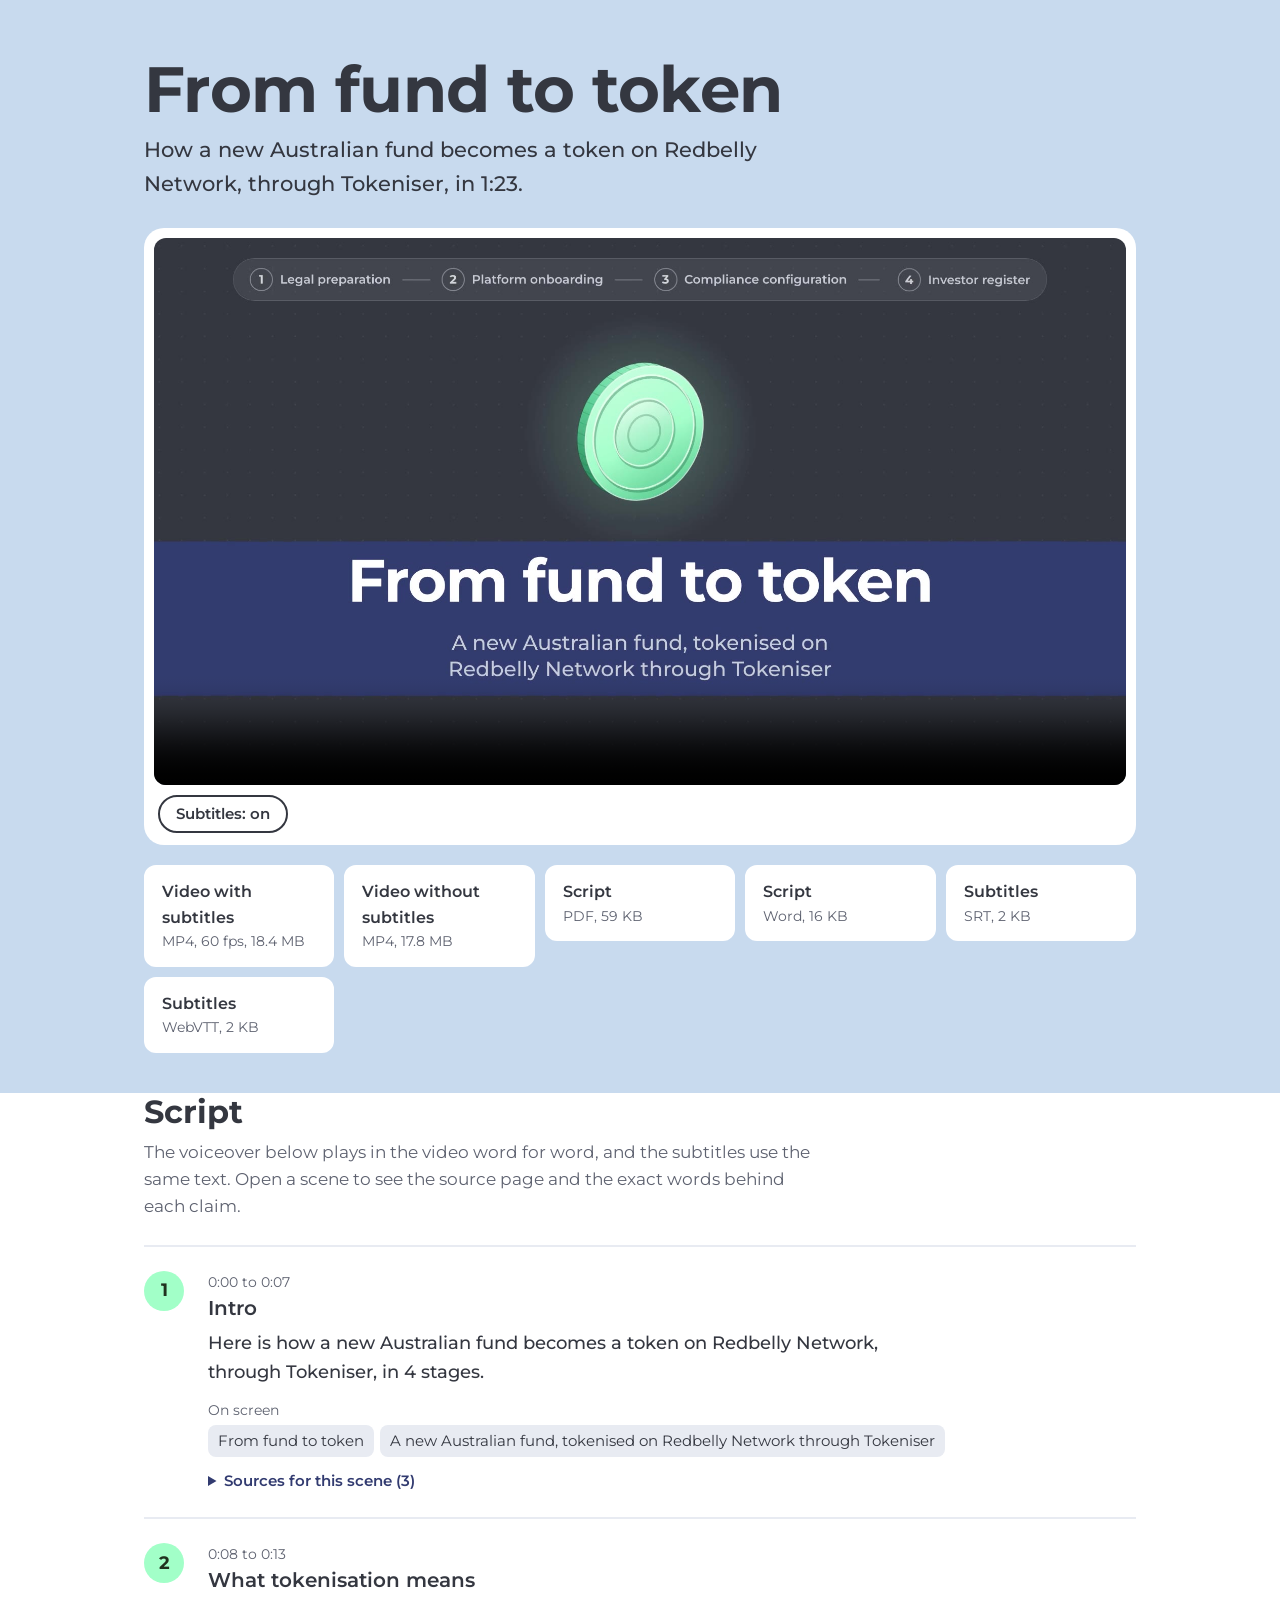
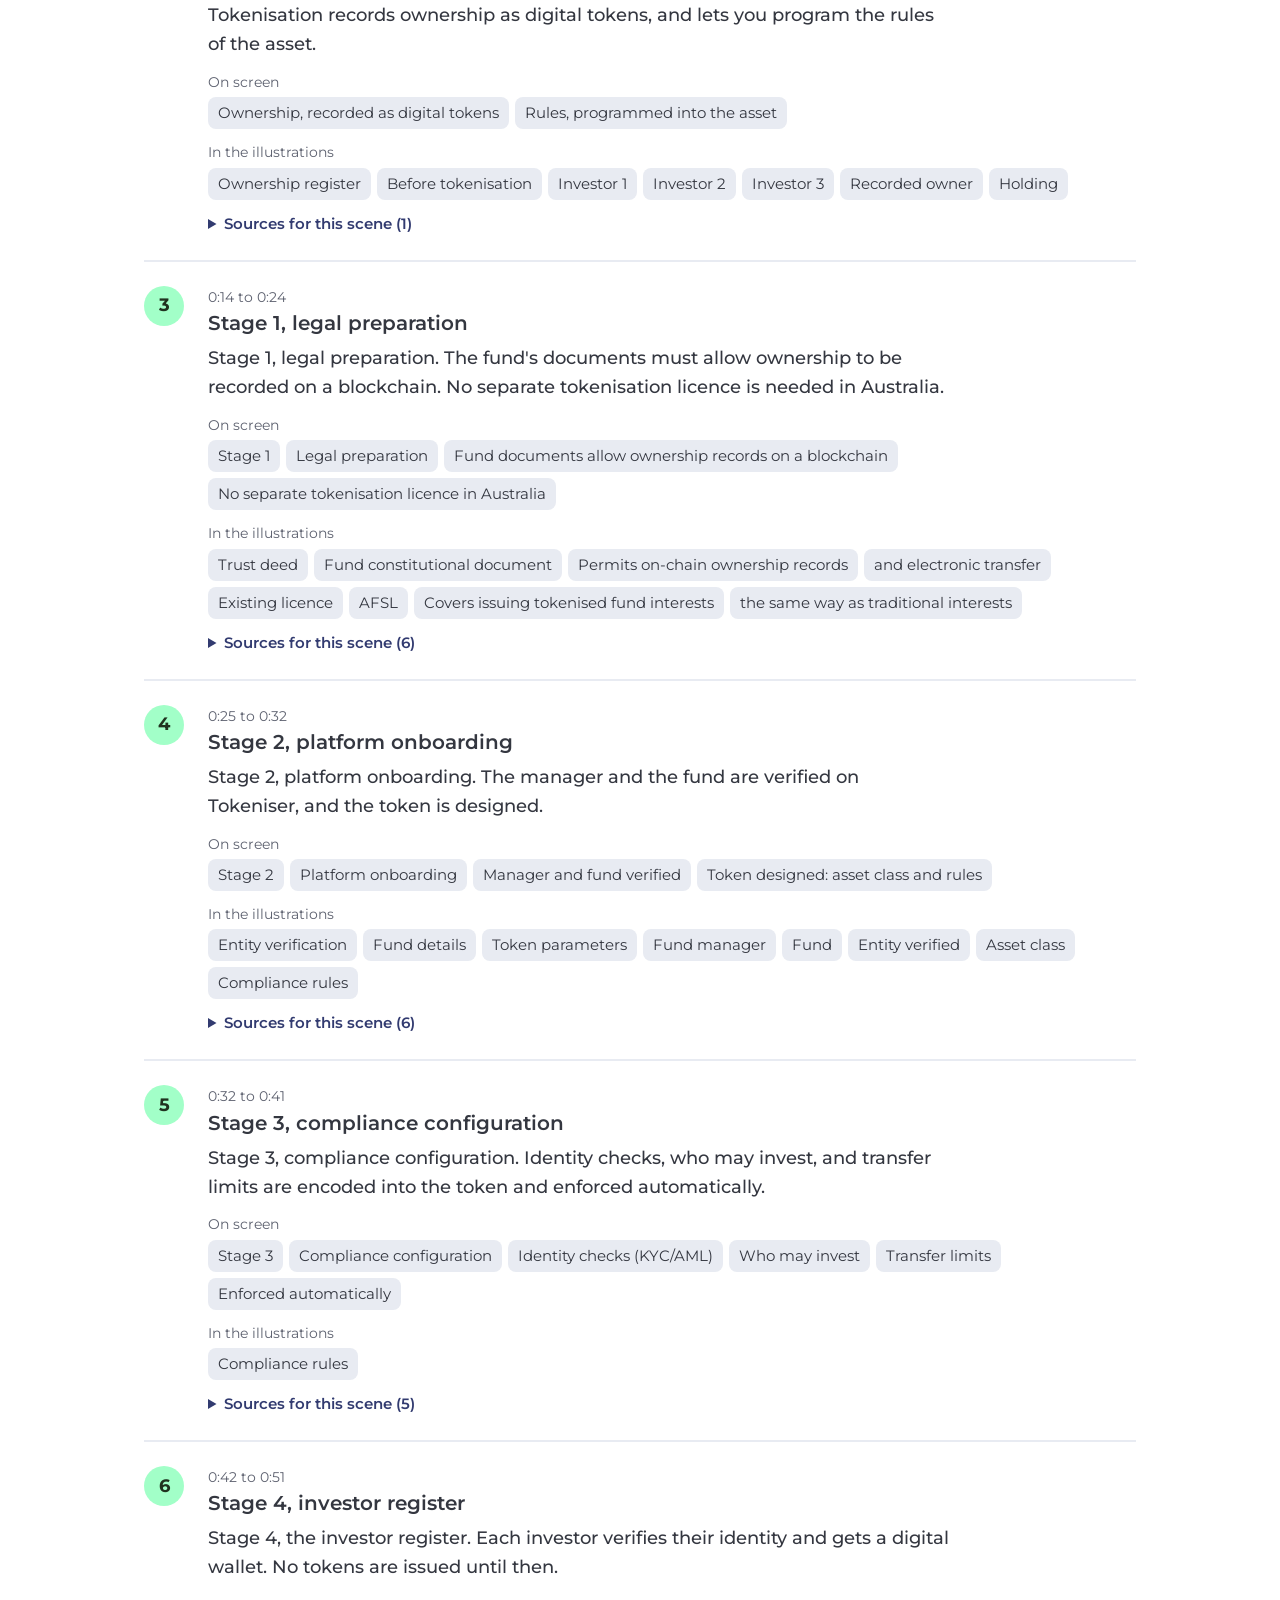
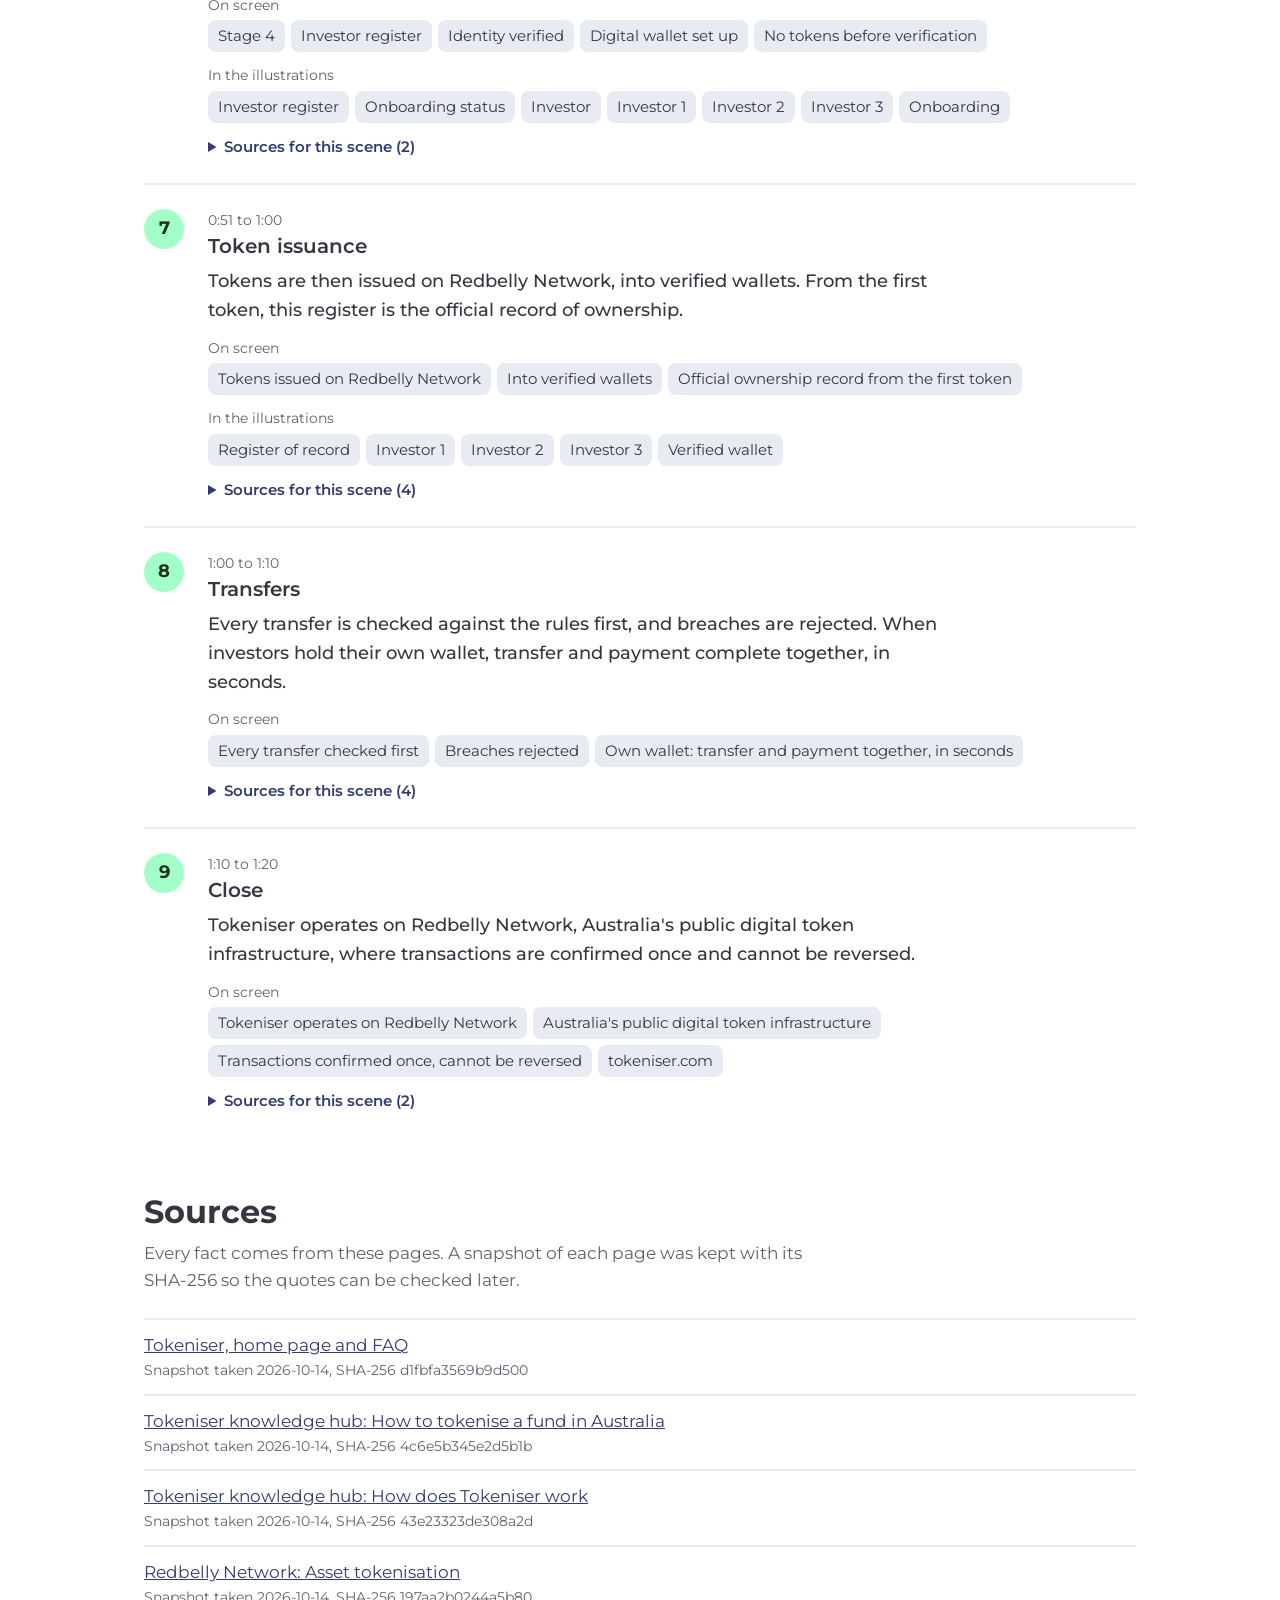
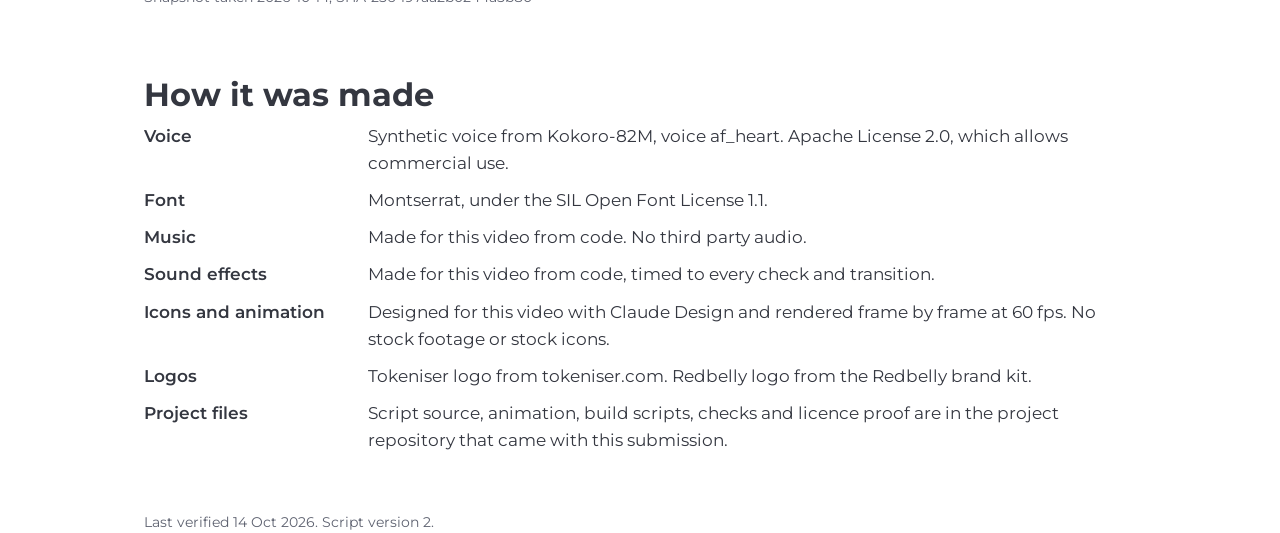
==== commit f0448afd: "Add Montserrat licence, keep scene 2 text clear of subtitles, add two quiet sound accents - assets/f" ====
--- a/public/index.html
+++ b/public/index.html
@@ -66,15 +66,15 @@
 <div class="wrap">
 <h1>From fund to token</h1>
 <p class="lead">How a new Australian fund becomes a token on Redbelly Network, through Tokeniser, in 1:23.</p>
-<figure class="player"><video id="v" controls preload="metadata" playsinline poster="video/poster.jpg?v=b867003a53"><source src="video/tokenisation-explainer-clean.mp4?v=4caa30f0a5" type="video/mp4"><track kind="captions" src="video/tokenisation-explainer.vtt?v=263fc99da1" srclang="en" label="English" default></video>
+<figure class="player"><video id="v" controls preload="metadata" playsinline poster="video/poster.jpg?v=204781d275"><source src="video/tokenisation-explainer-clean.mp4?v=7e8c918d41" type="video/mp4"><track kind="captions" src="video/tokenisation-explainer.vtt?v=217461fed6" srclang="en" label="English" default></video>
 <button id="cc" class="cc" type="button" aria-pressed="true">Subtitles: on</button></figure>
 <ul class="downloads">
-<li><a href="video/tokenisation-explainer.mp4?v=2bb366512b" download>Video with subtitles<span>MP4, 60 fps, 15.7 MB</span></a></li>
-<li><a href="video/tokenisation-explainer-clean.mp4?v=4caa30f0a5" download>Video without subtitles<span>MP4, 15.0 MB</span></a></li>
-<li><a href="docs/tokenisation-explainer-script.pdf?v=66bbb04a52" download>Script<span>PDF, 59 KB</span></a></li>
-<li><a href="docs/tokenisation-explainer-script.docx?v=aba5b48e75" download>Script<span>Word, 16 KB</span></a></li>
-<li><a href="video/tokenisation-explainer.srt?v=46fa306d57" download>Subtitles<span>SRT, 2 KB</span></a></li>
-<li><a href="video/tokenisation-explainer.vtt?v=263fc99da1" download>Subtitles<span>WebVTT, 2 KB</span></a></li>
+<li><a href="video/tokenisation-explainer.mp4?v=e674e09cff" download>Video with subtitles<span>MP4, 60 fps, 18.4 MB</span></a></li>
+<li><a href="video/tokenisation-explainer-clean.mp4?v=7e8c918d41" download>Video without subtitles<span>MP4, 17.8 MB</span></a></li>
+<li><a href="docs/tokenisation-explainer-script.pdf?v=a64d20df76" download>Script<span>PDF, 59 KB</span></a></li>
+<li><a href="docs/tokenisation-explainer-script.docx?v=37d2d53b75" download>Script<span>Word, 16 KB</span></a></li>
+<li><a href="video/tokenisation-explainer.srt?v=d9f546bf75" download>Subtitles<span>SRT, 2 KB</span></a></li>
+<li><a href="video/tokenisation-explainer.vtt?v=217461fed6" download>Subtitles<span>WebVTT, 2 KB</span></a></li>
 </ul>
 </div>
 </header>
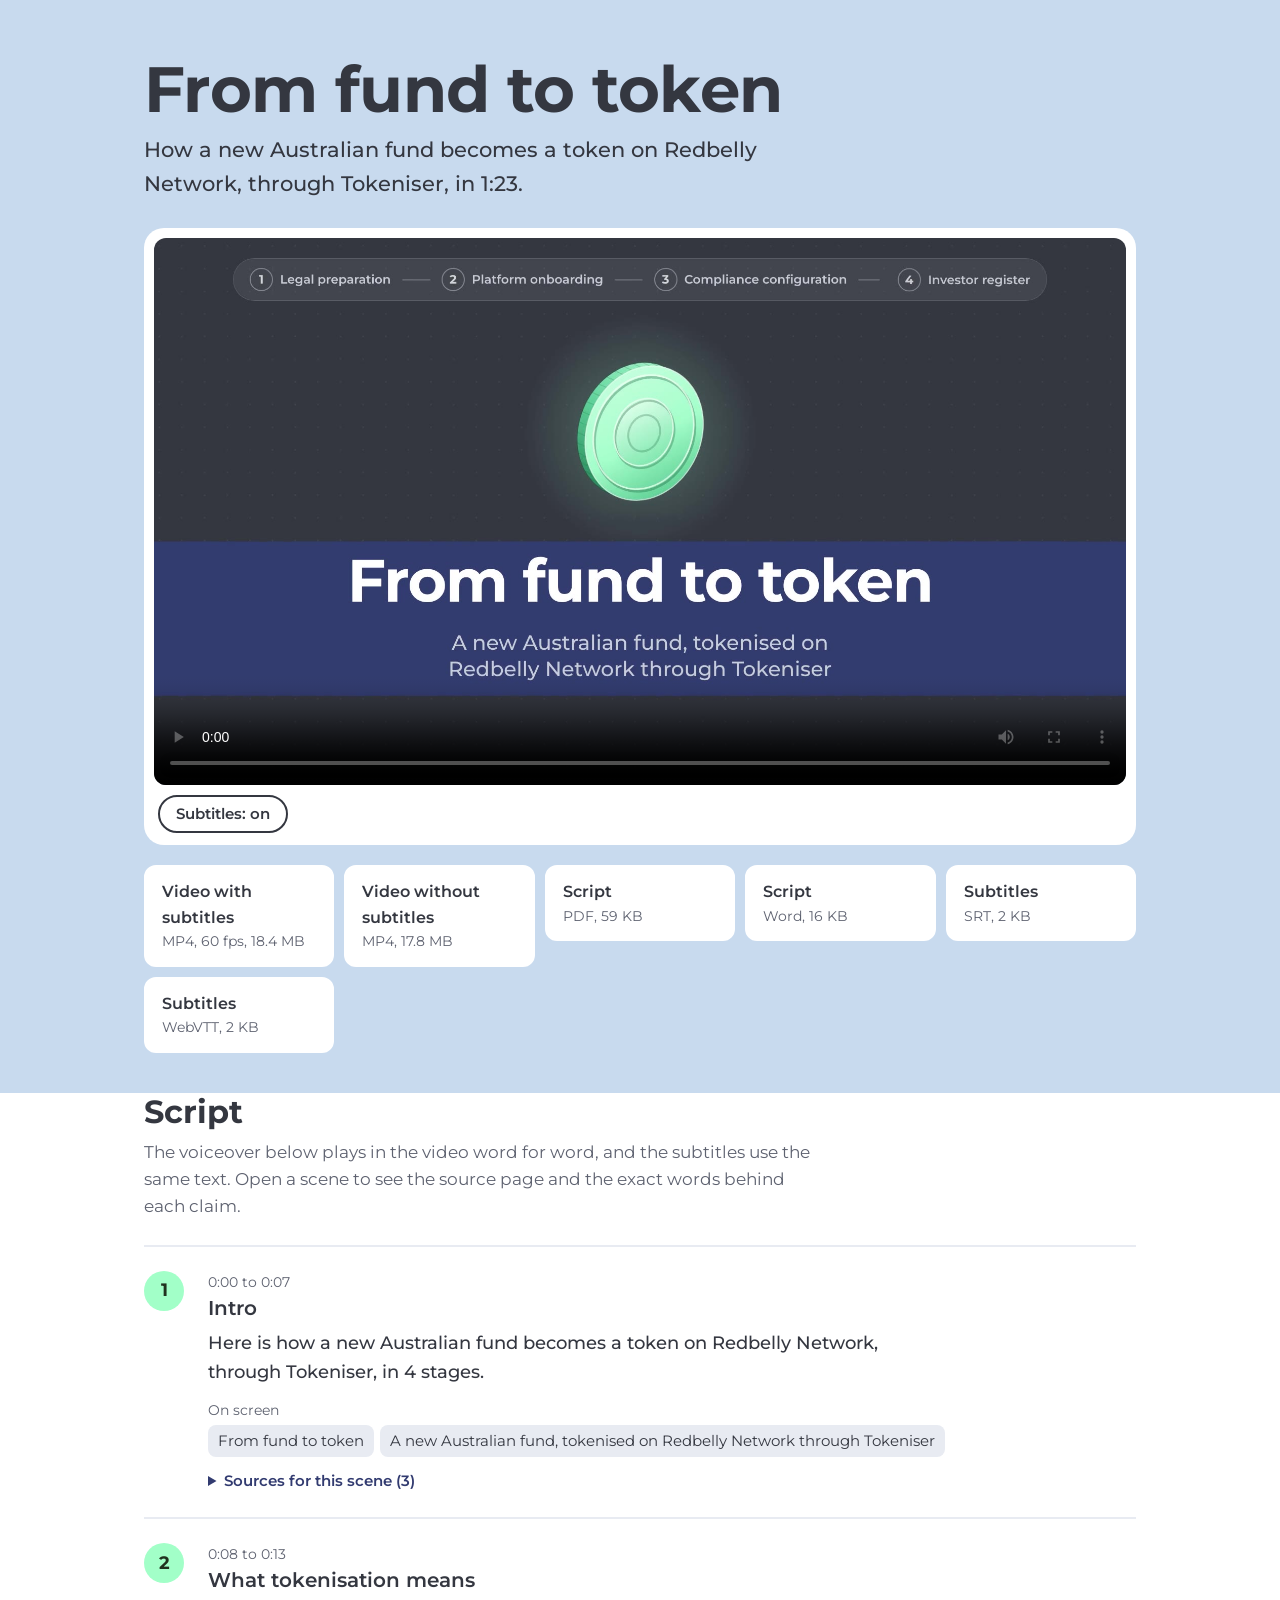
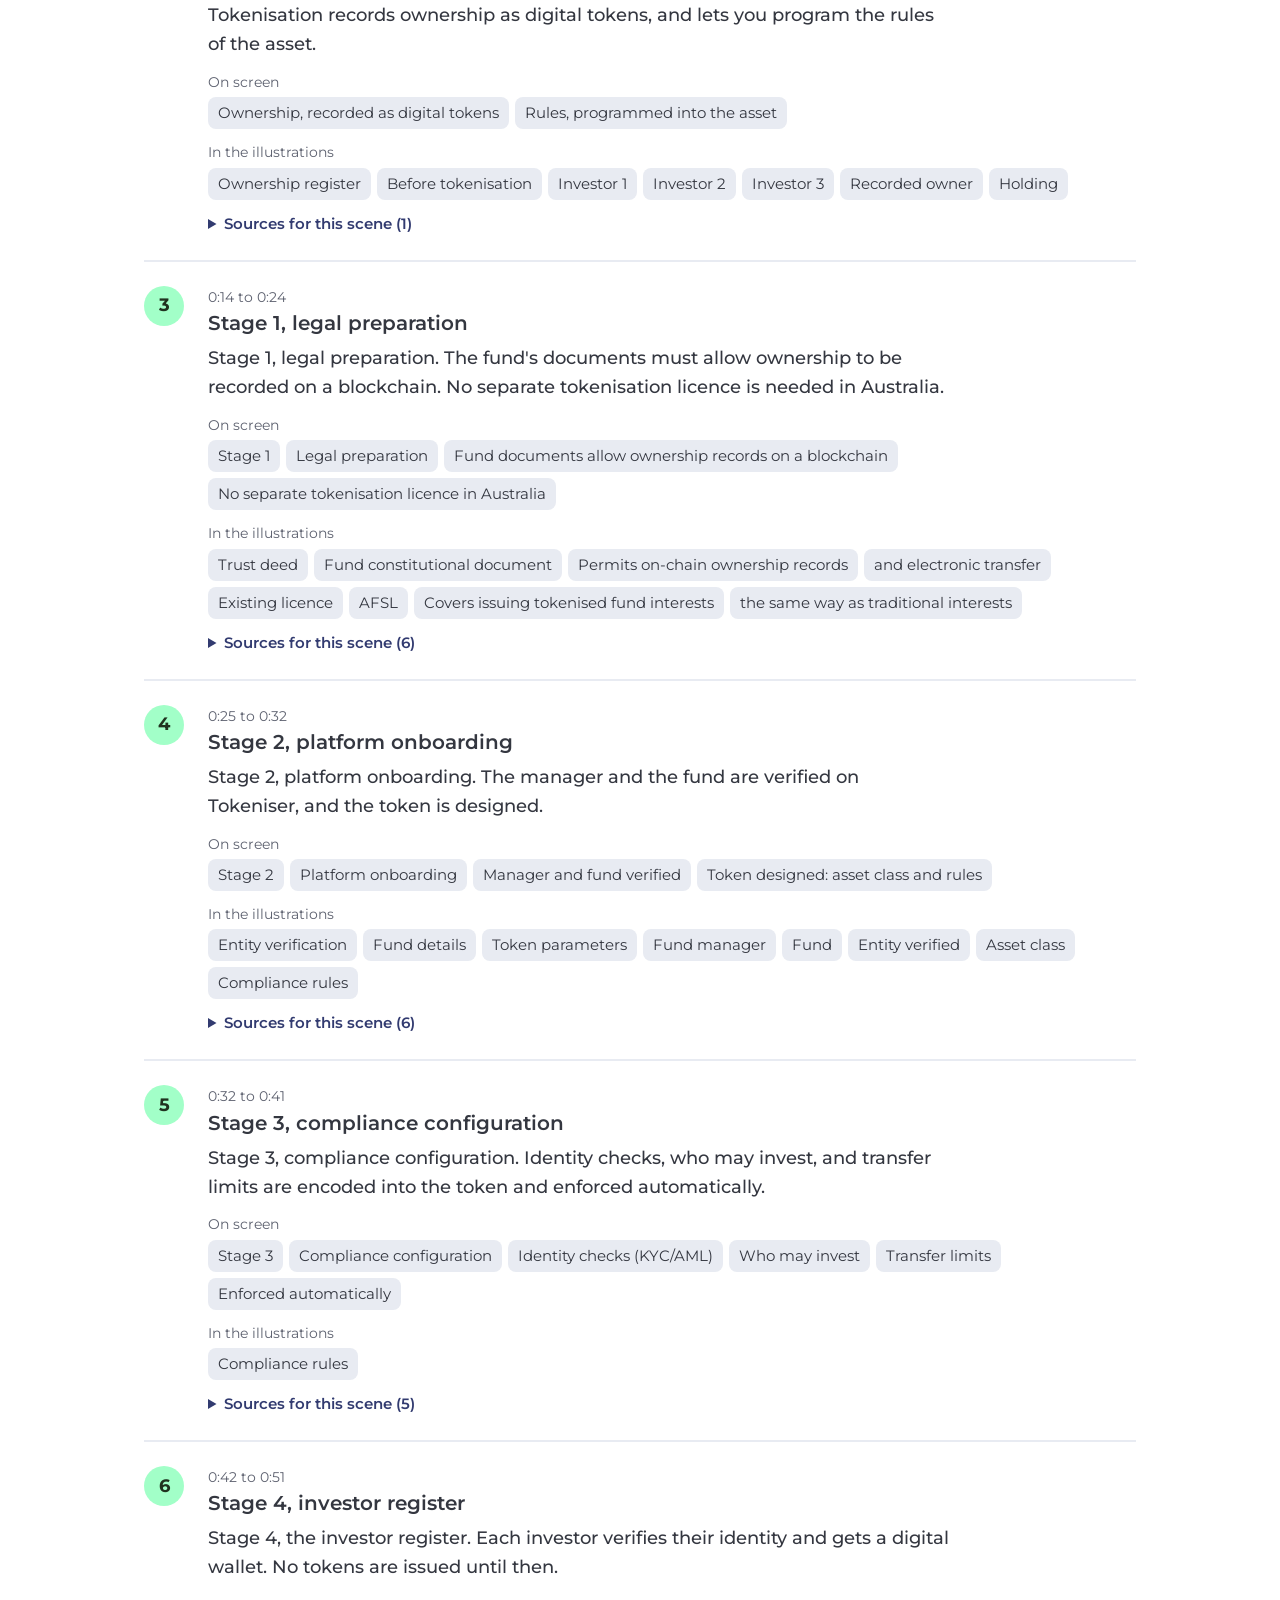
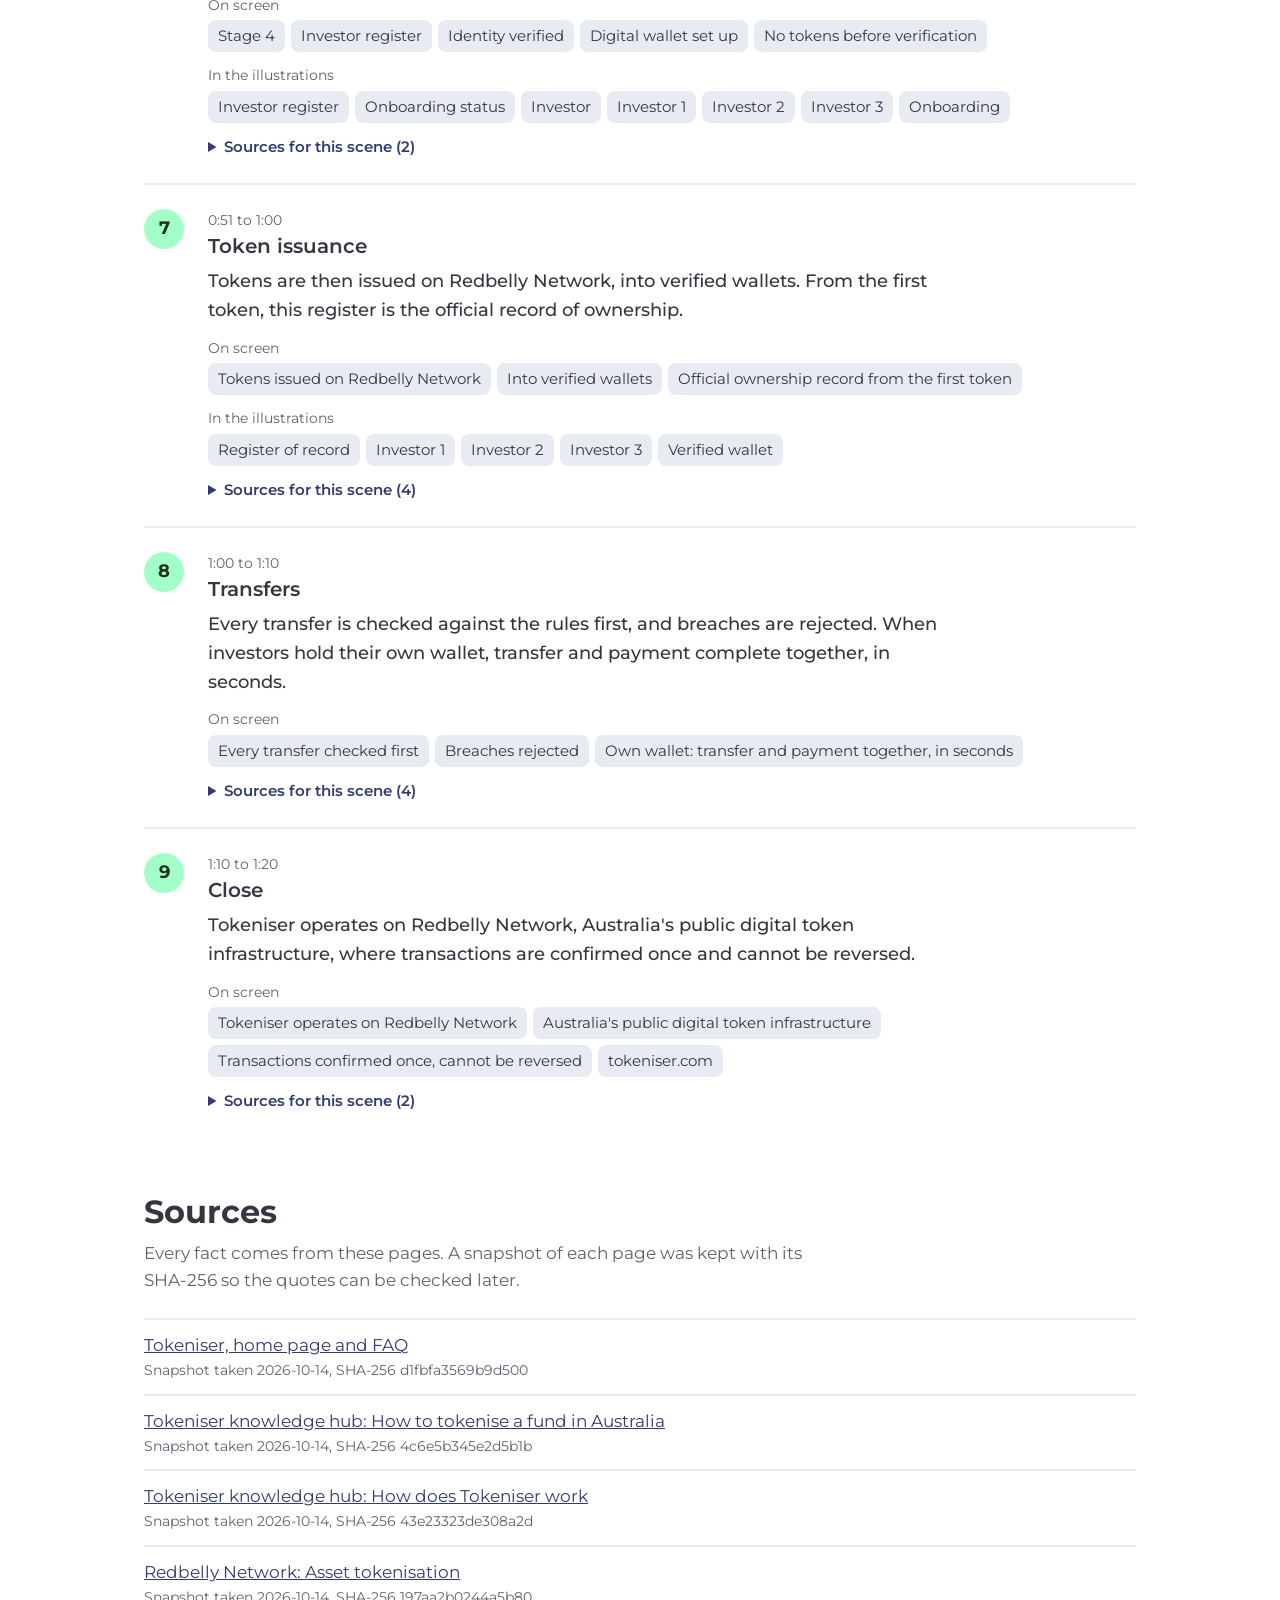
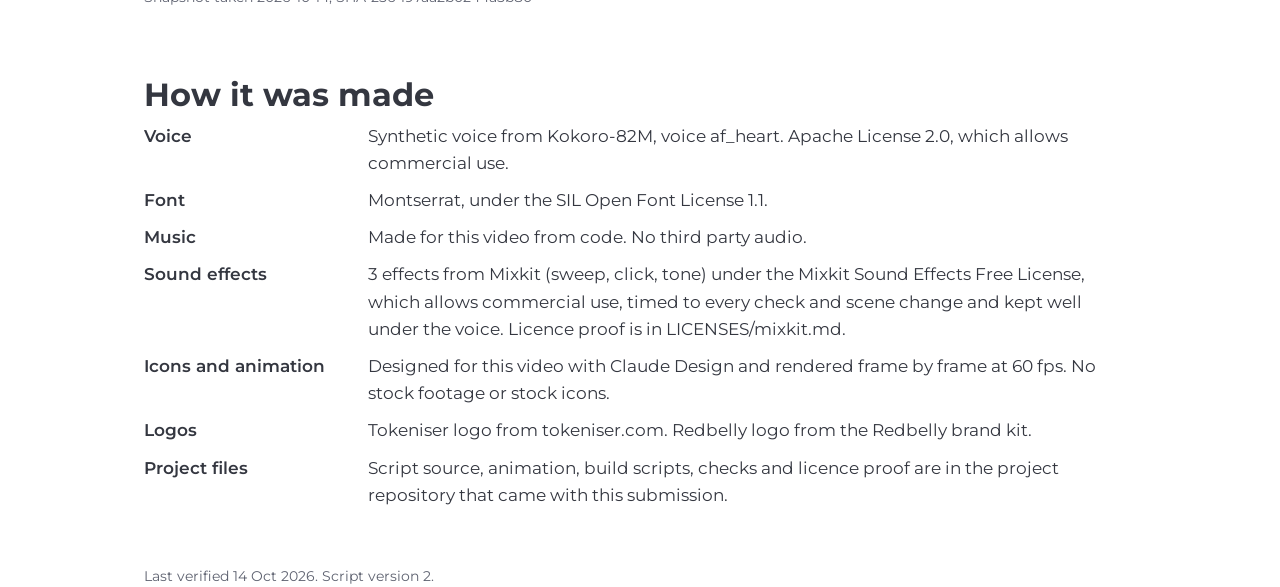
==== commit c5efce1a: "Rework the sound effects: fewer, quieter, licensed and timed to the animation - Keep 3 Mixkit effect" ====
--- a/public/index.html
+++ b/public/index.html
@@ -66,11 +66,11 @@
 <div class="wrap">
 <h1>From fund to token</h1>
 <p class="lead">How a new Australian fund becomes a token on Redbelly Network, through Tokeniser, in 1:23.</p>
-<figure class="player"><video id="v" controls preload="metadata" playsinline poster="video/poster.jpg?v=204781d275"><source src="video/tokenisation-explainer-clean.mp4?v=7e8c918d41" type="video/mp4"><track kind="captions" src="video/tokenisation-explainer.vtt?v=217461fed6" srclang="en" label="English" default></video>
+<figure class="player"><video id="v" controls preload="metadata" playsinline poster="video/poster.jpg?v=204781d275"><source src="video/tokenisation-explainer-clean.mp4?v=1daf70e4f4" type="video/mp4"><track kind="captions" src="video/tokenisation-explainer.vtt?v=217461fed6" srclang="en" label="English" default></video>
 <button id="cc" class="cc" type="button" aria-pressed="true">Subtitles: on</button></figure>
 <ul class="downloads">
-<li><a href="video/tokenisation-explainer.mp4?v=e674e09cff" download>Video with subtitles<span>MP4, 60 fps, 18.4 MB</span></a></li>
-<li><a href="video/tokenisation-explainer-clean.mp4?v=7e8c918d41" download>Video without subtitles<span>MP4, 17.8 MB</span></a></li>
+<li><a href="video/tokenisation-explainer.mp4?v=889af0900c" download>Video with subtitles<span>MP4, 60 fps, 18.4 MB</span></a></li>
+<li><a href="video/tokenisation-explainer-clean.mp4?v=1daf70e4f4" download>Video without subtitles<span>MP4, 17.8 MB</span></a></li>
 <li><a href="docs/tokenisation-explainer-script.pdf?v=a64d20df76" download>Script<span>PDF, 59 KB</span></a></li>
 <li><a href="docs/tokenisation-explainer-script.docx?v=37d2d53b75" download>Script<span>Word, 16 KB</span></a></li>
 <li><a href="video/tokenisation-explainer.srt?v=d9f546bf75" download>Subtitles<span>SRT, 2 KB</span></a></li>
@@ -197,7 +197,7 @@
 <dt>Voice</dt><dd>Synthetic voice from Kokoro-82M, voice af_heart. Apache License 2.0, which allows commercial use.</dd>
 <dt>Font</dt><dd>Montserrat, under the SIL Open Font License 1.1.</dd>
 <dt>Music</dt><dd>Made for this video from code. No third party audio.</dd>
-<dt>Sound effects</dt><dd>Made for this video from code, timed to every check and transition.</dd>
+<dt>Sound effects</dt><dd>3 effects from Mixkit (sweep, click, tone) under the Mixkit Sound Effects Free License, which allows commercial use, timed to every check and scene change and kept well under the voice. Licence proof is in LICENSES/mixkit.md.</dd>
 <dt>Icons and animation</dt><dd>Designed for this video with Claude Design and rendered frame by frame at 60 fps. No stock footage or stock icons.</dd>
 <dt>Logos</dt><dd>Tokeniser logo from tokeniser.com. Redbelly logo from the Redbelly brand kit.</dd>
 <dt>Project files</dt><dd>Script source, animation, build scripts, checks and licence proof are in the project repository that came with this submission.</dd>
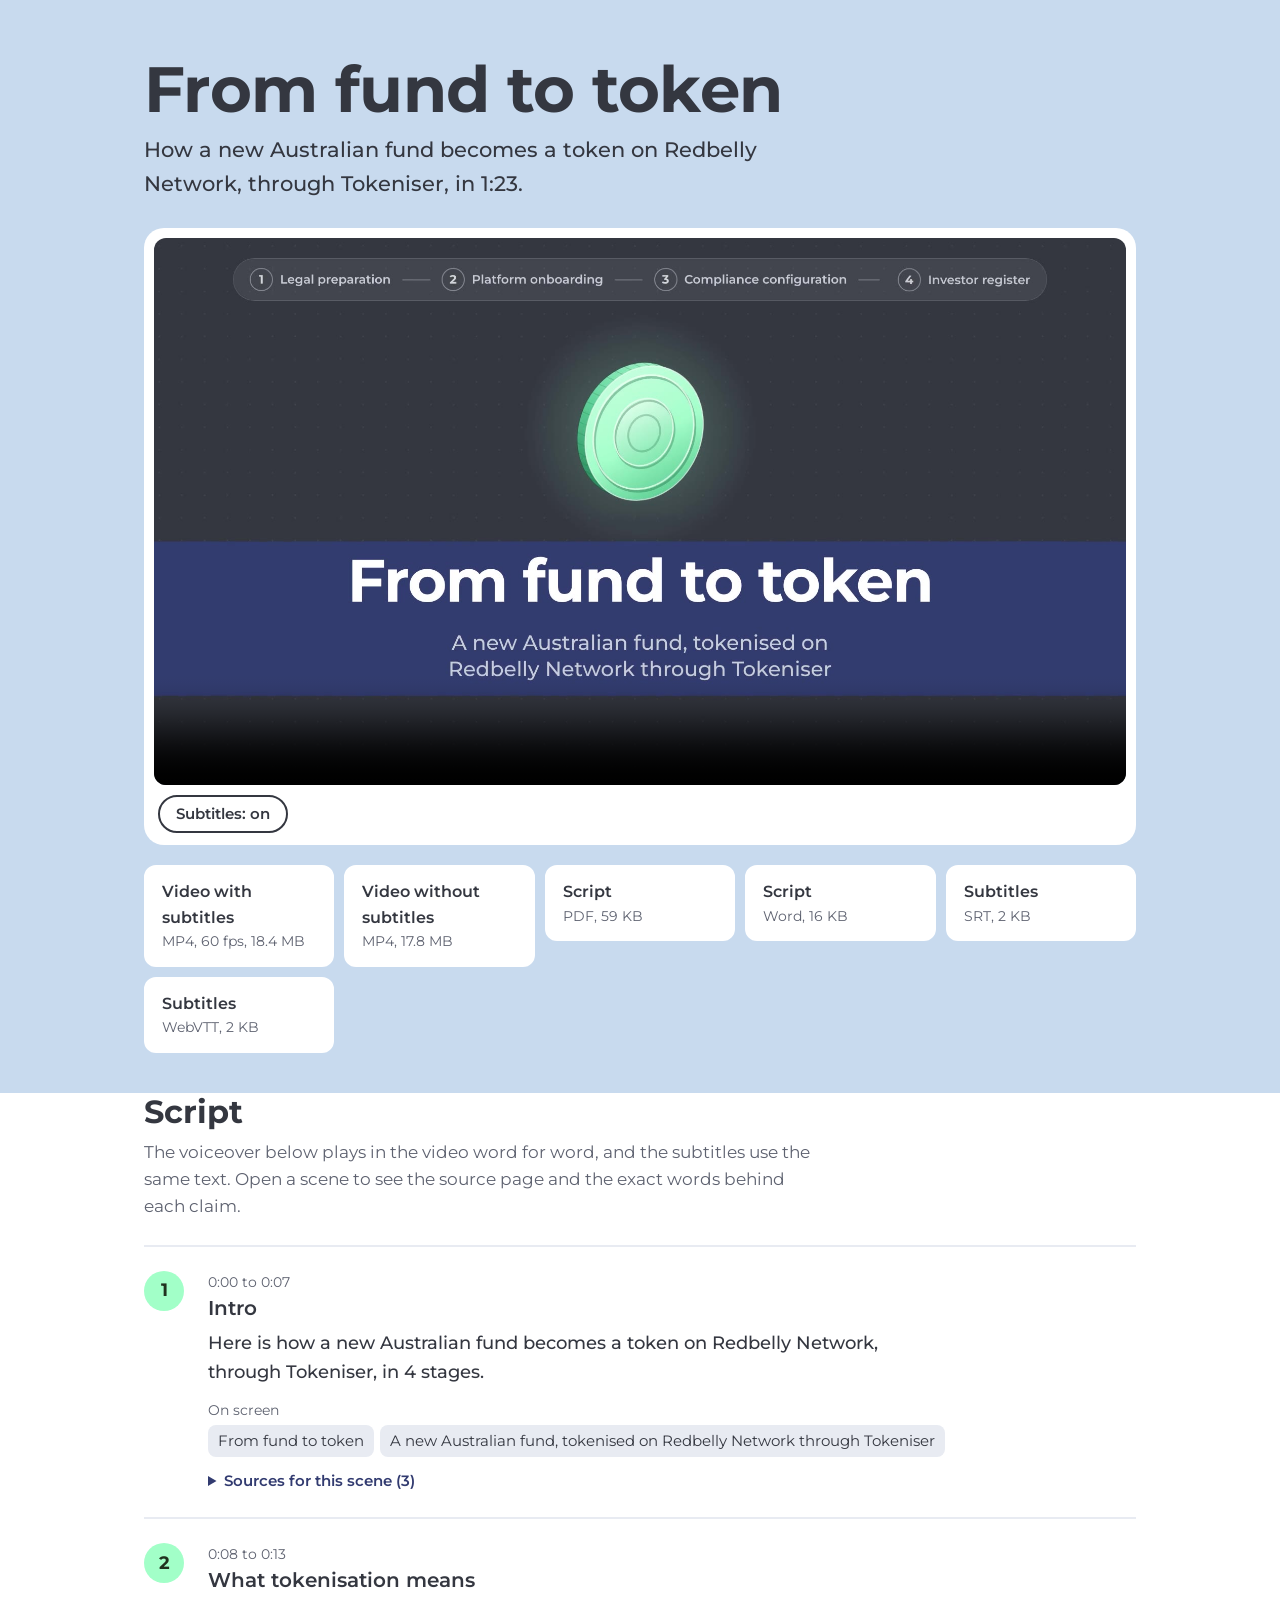
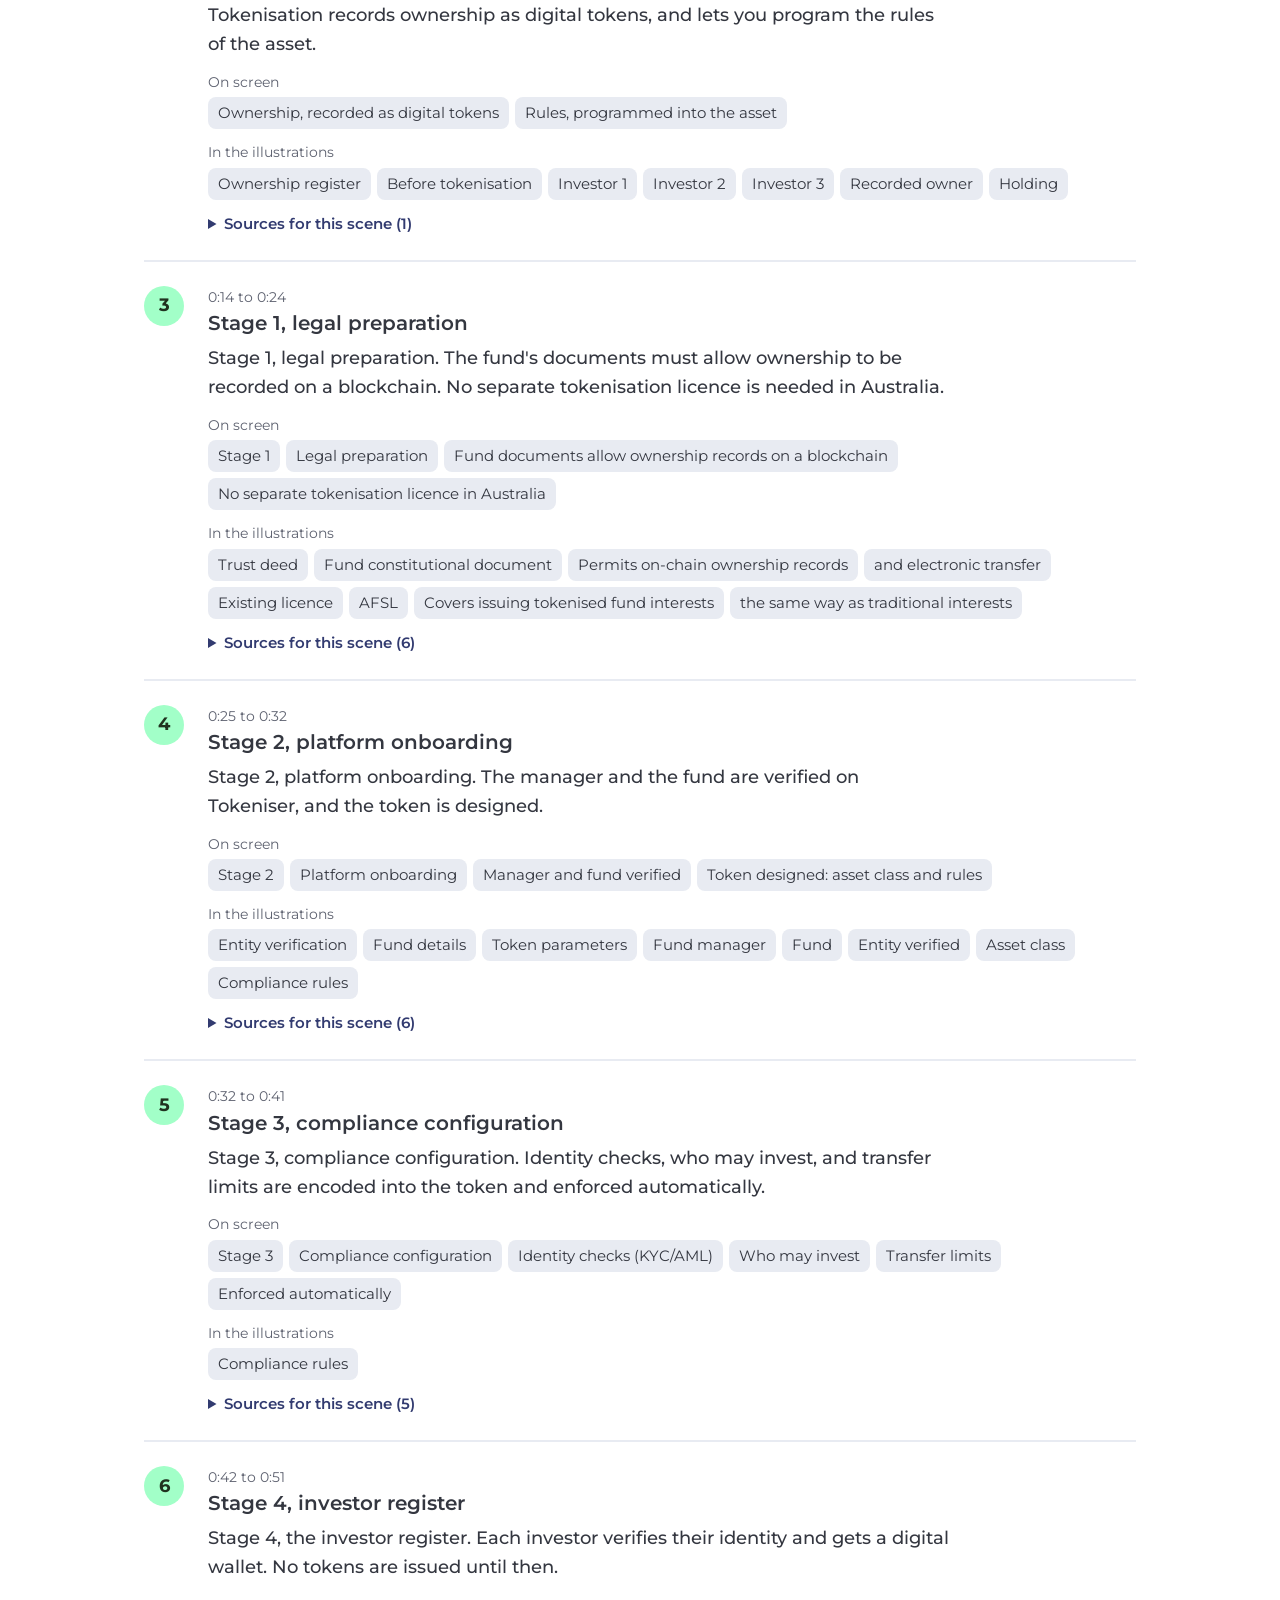
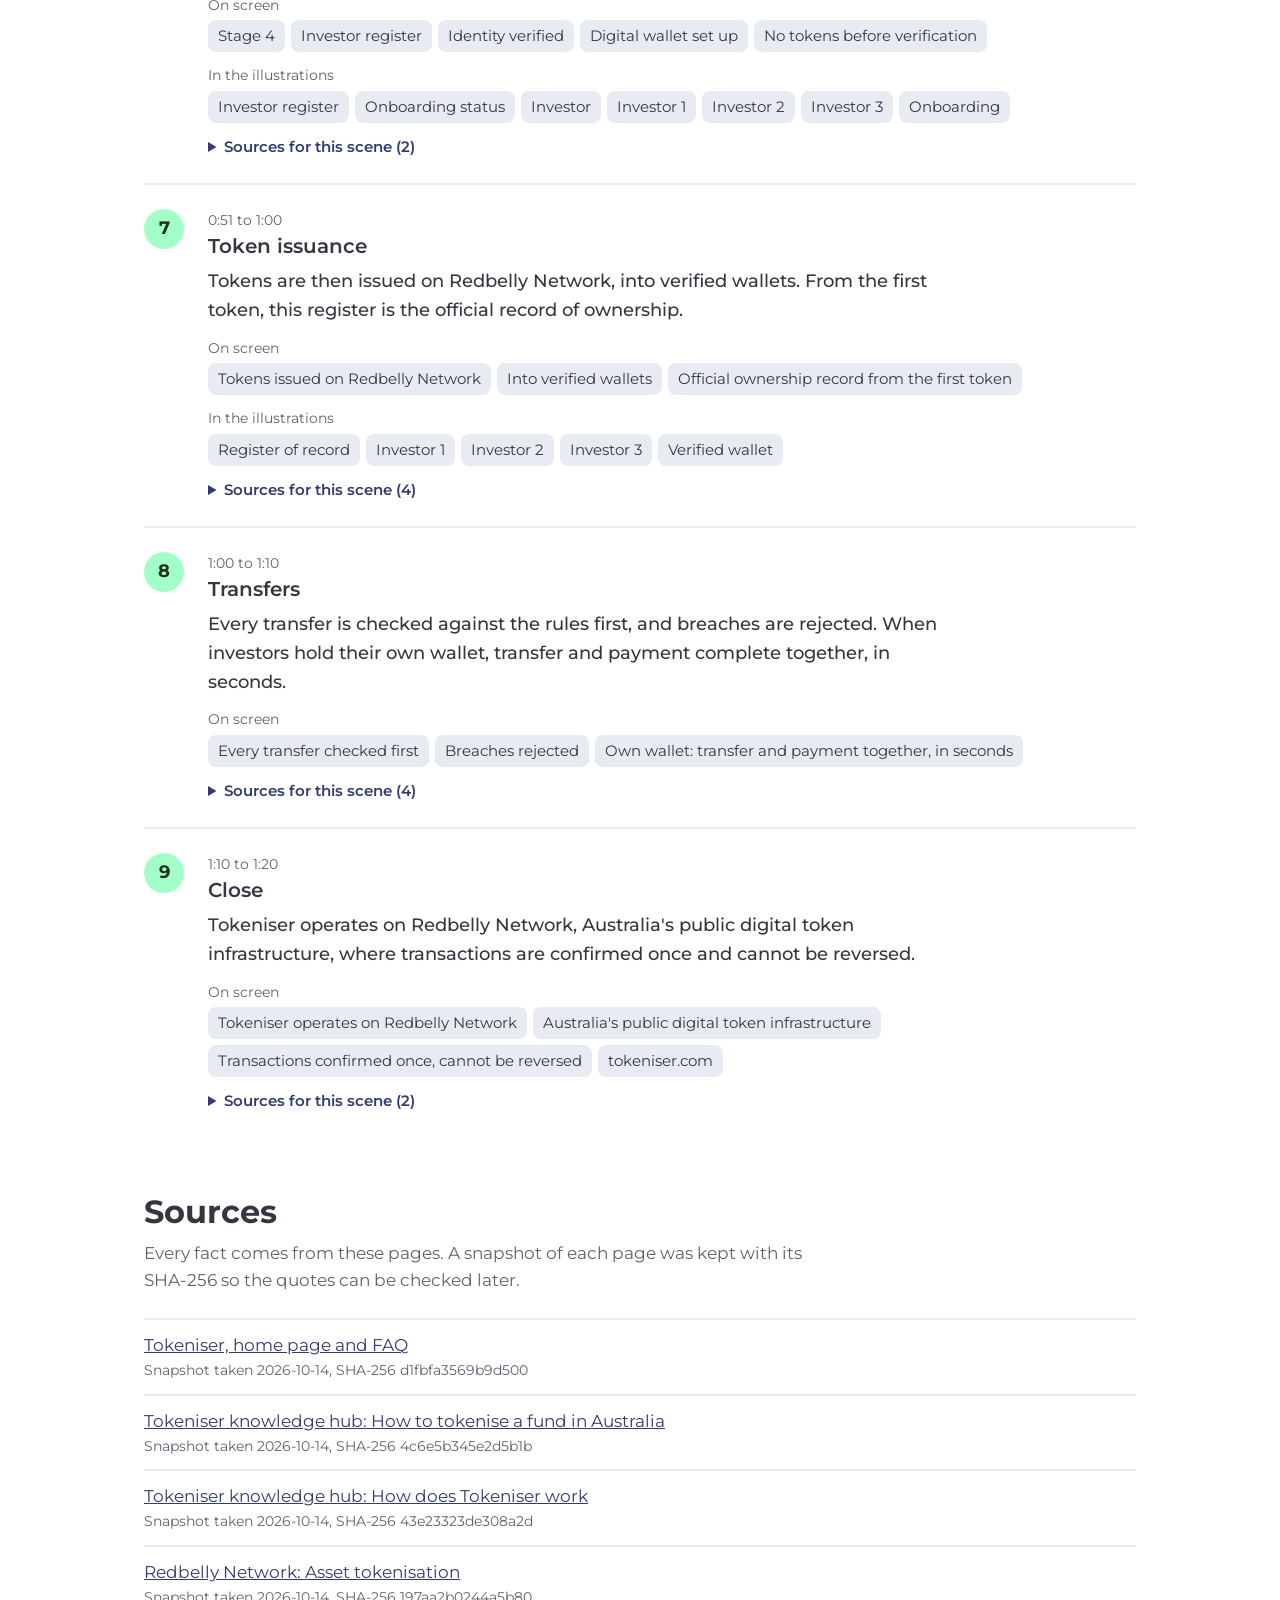
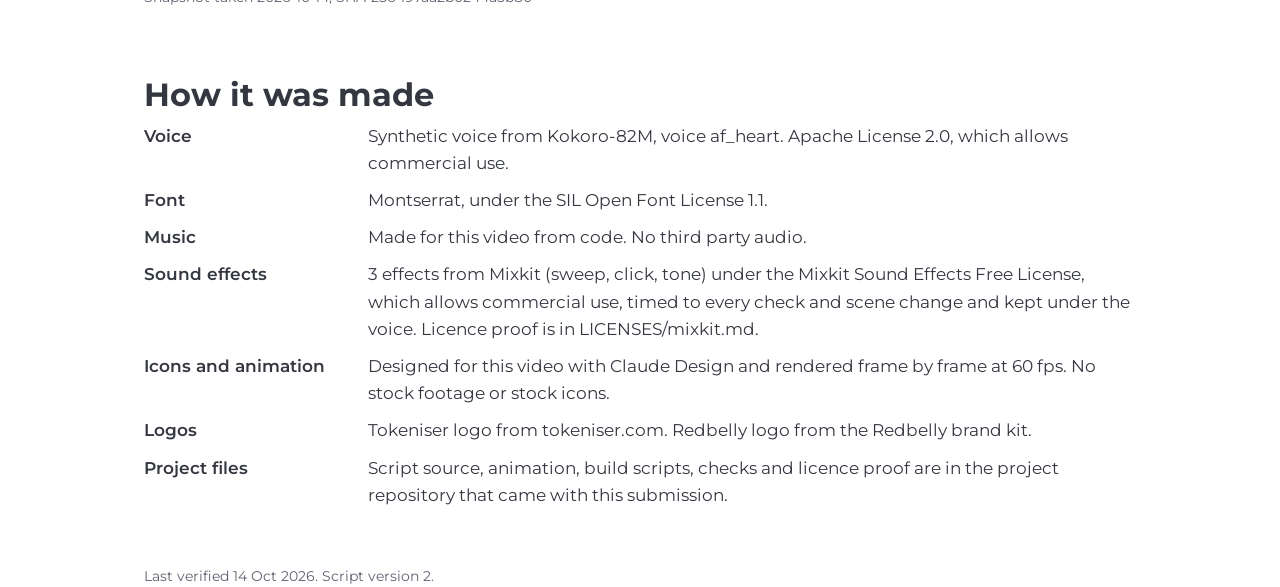
==== commit a0e651cf: "Raise sound effects so each one is clearly heard, still under the voice" ====
--- a/public/index.html
+++ b/public/index.html
@@ -66,11 +66,11 @@
 <div class="wrap">
 <h1>From fund to token</h1>
 <p class="lead">How a new Australian fund becomes a token on Redbelly Network, through Tokeniser, in 1:23.</p>
-<figure class="player"><video id="v" controls preload="metadata" playsinline poster="video/poster.jpg?v=204781d275"><source src="video/tokenisation-explainer-clean.mp4?v=1daf70e4f4" type="video/mp4"><track kind="captions" src="video/tokenisation-explainer.vtt?v=217461fed6" srclang="en" label="English" default></video>
+<figure class="player"><video id="v" controls preload="metadata" playsinline poster="video/poster.jpg?v=204781d275"><source src="video/tokenisation-explainer-clean.mp4?v=92a2294ea4" type="video/mp4"><track kind="captions" src="video/tokenisation-explainer.vtt?v=217461fed6" srclang="en" label="English" default></video>
 <button id="cc" class="cc" type="button" aria-pressed="true">Subtitles: on</button></figure>
 <ul class="downloads">
-<li><a href="video/tokenisation-explainer.mp4?v=889af0900c" download>Video with subtitles<span>MP4, 60 fps, 18.4 MB</span></a></li>
-<li><a href="video/tokenisation-explainer-clean.mp4?v=1daf70e4f4" download>Video without subtitles<span>MP4, 17.8 MB</span></a></li>
+<li><a href="video/tokenisation-explainer.mp4?v=795acee73a" download>Video with subtitles<span>MP4, 60 fps, 18.4 MB</span></a></li>
+<li><a href="video/tokenisation-explainer-clean.mp4?v=92a2294ea4" download>Video without subtitles<span>MP4, 17.8 MB</span></a></li>
 <li><a href="docs/tokenisation-explainer-script.pdf?v=a64d20df76" download>Script<span>PDF, 59 KB</span></a></li>
 <li><a href="docs/tokenisation-explainer-script.docx?v=37d2d53b75" download>Script<span>Word, 16 KB</span></a></li>
 <li><a href="video/tokenisation-explainer.srt?v=d9f546bf75" download>Subtitles<span>SRT, 2 KB</span></a></li>
@@ -197,7 +197,7 @@
 <dt>Voice</dt><dd>Synthetic voice from Kokoro-82M, voice af_heart. Apache License 2.0, which allows commercial use.</dd>
 <dt>Font</dt><dd>Montserrat, under the SIL Open Font License 1.1.</dd>
 <dt>Music</dt><dd>Made for this video from code. No third party audio.</dd>
-<dt>Sound effects</dt><dd>3 effects from Mixkit (sweep, click, tone) under the Mixkit Sound Effects Free License, which allows commercial use, timed to every check and scene change and kept well under the voice. Licence proof is in LICENSES/mixkit.md.</dd>
+<dt>Sound effects</dt><dd>3 effects from Mixkit (sweep, click, tone) under the Mixkit Sound Effects Free License, which allows commercial use, timed to every check and scene change and kept under the voice. Licence proof is in LICENSES/mixkit.md.</dd>
 <dt>Icons and animation</dt><dd>Designed for this video with Claude Design and rendered frame by frame at 60 fps. No stock footage or stock icons.</dd>
 <dt>Logos</dt><dd>Tokeniser logo from tokeniser.com. Redbelly logo from the Redbelly brand kit.</dd>
 <dt>Project files</dt><dd>Script source, animation, build scripts, checks and licence proof are in the project repository that came with this submission.</dd>
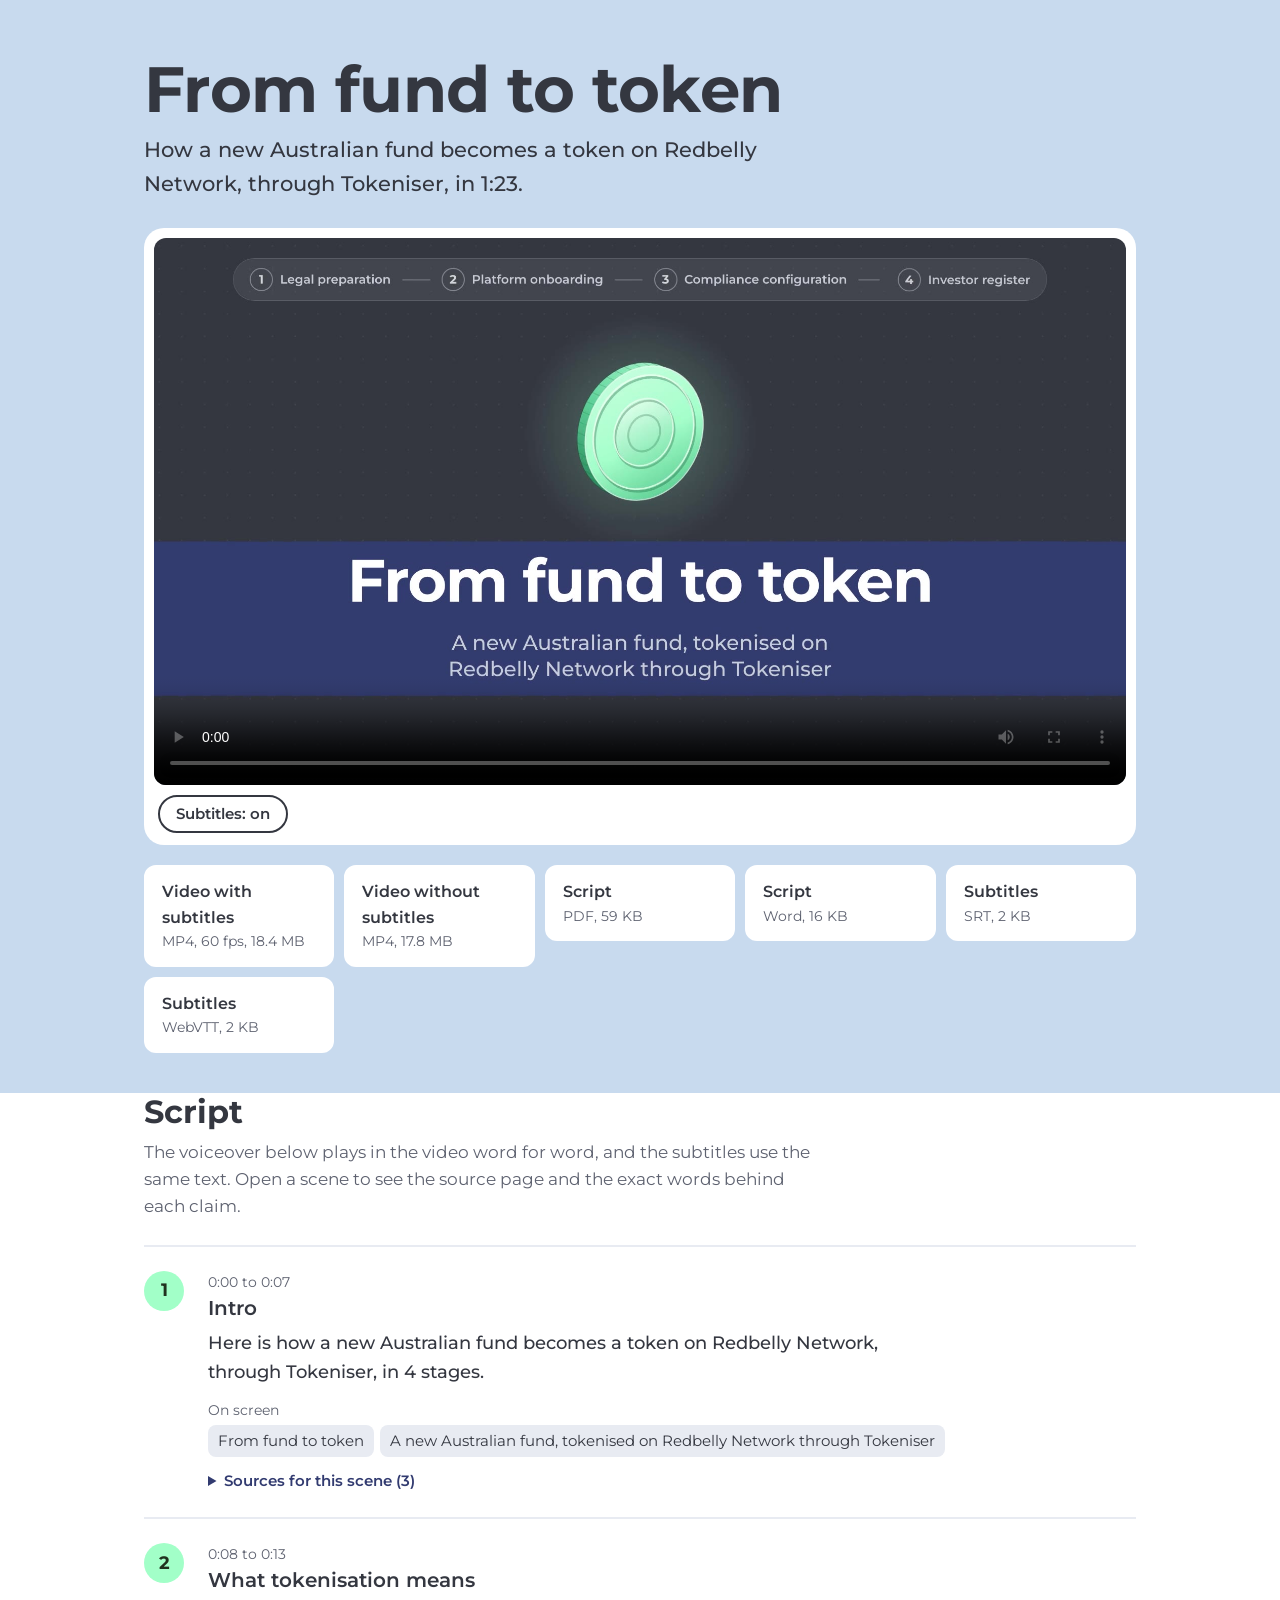
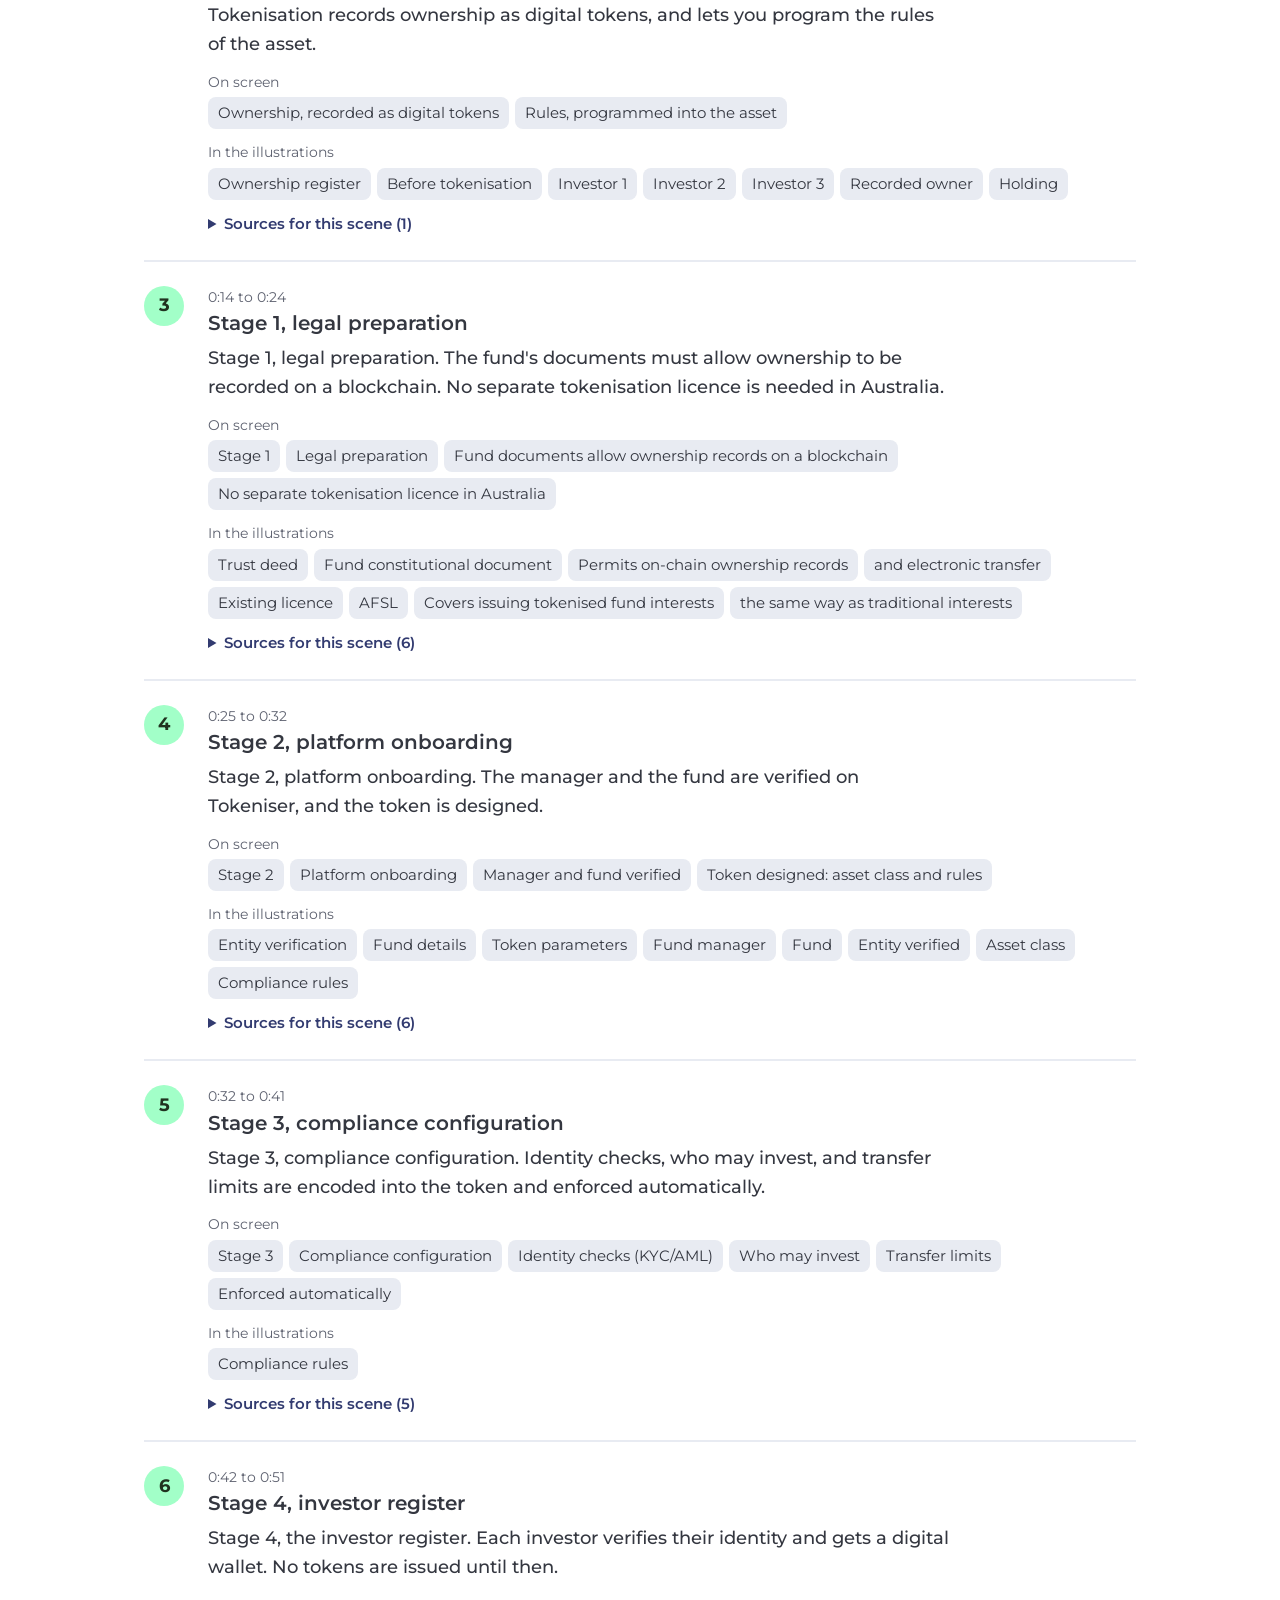
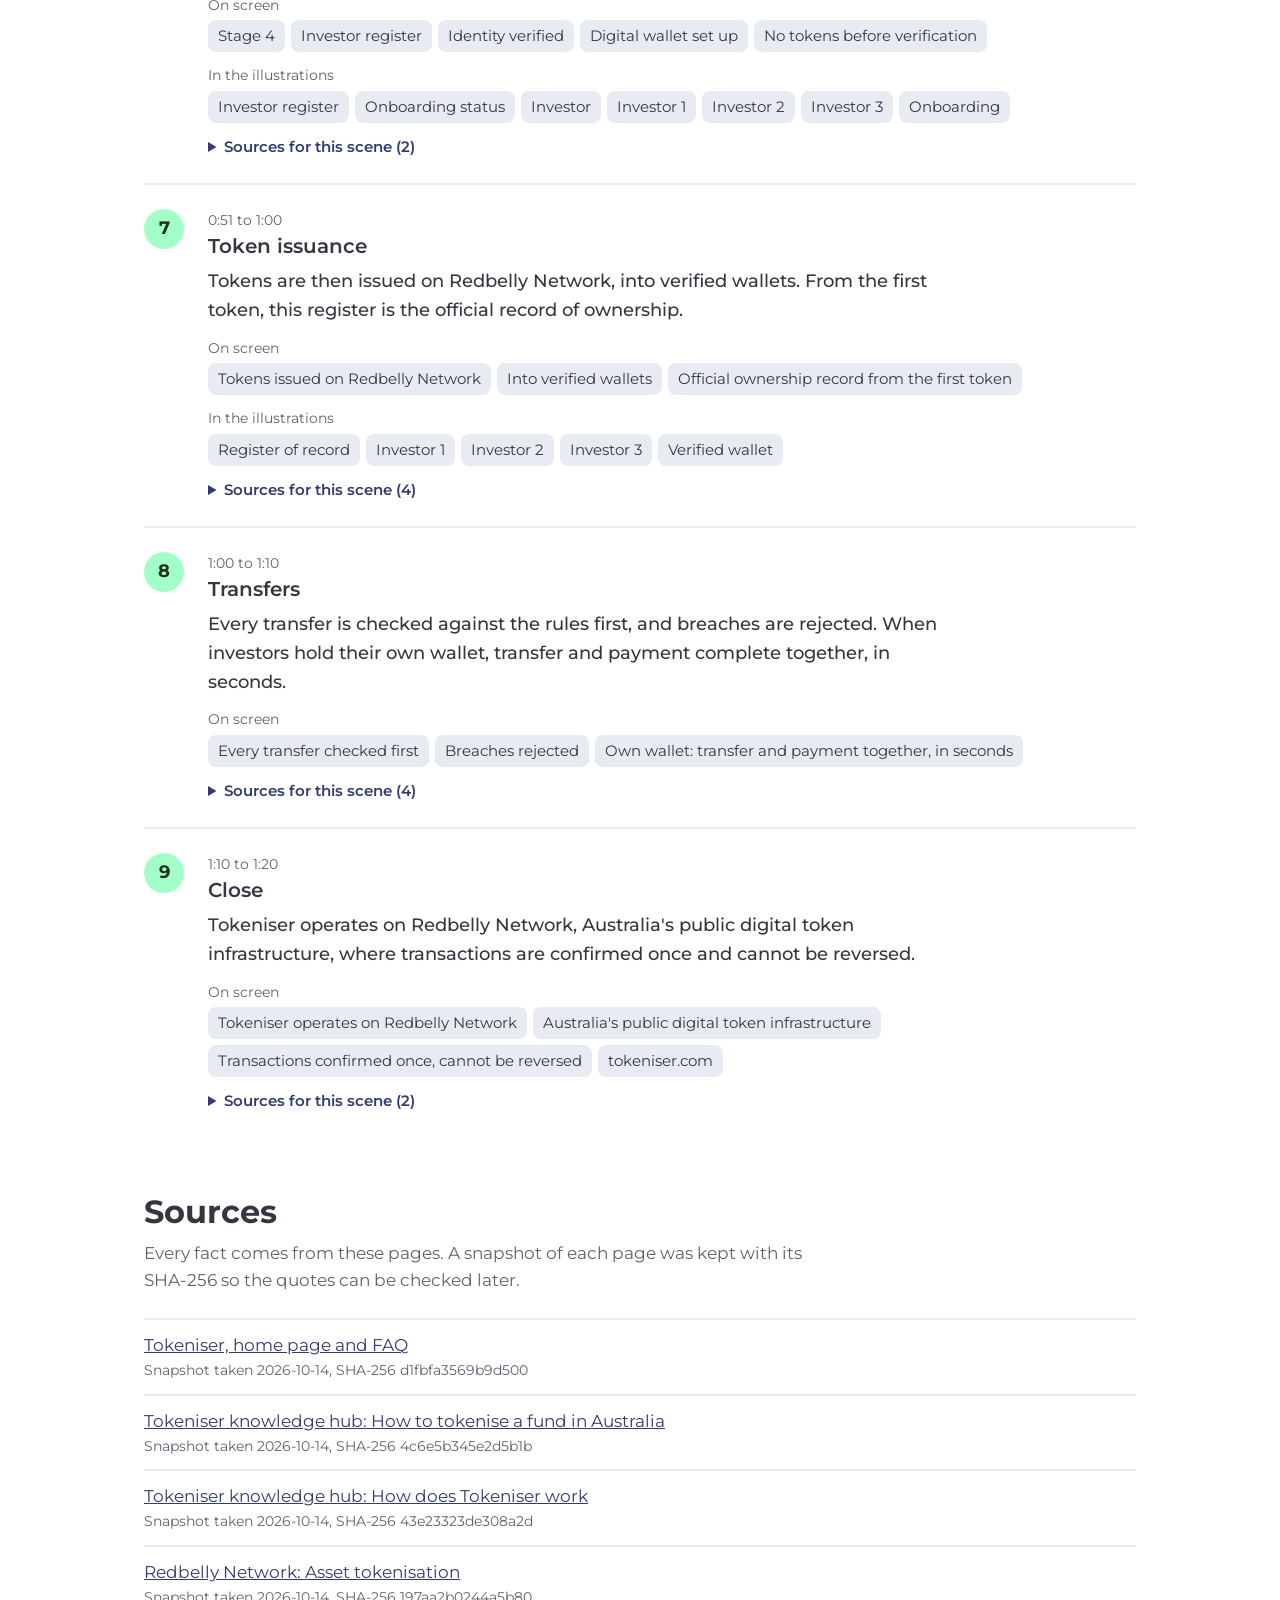
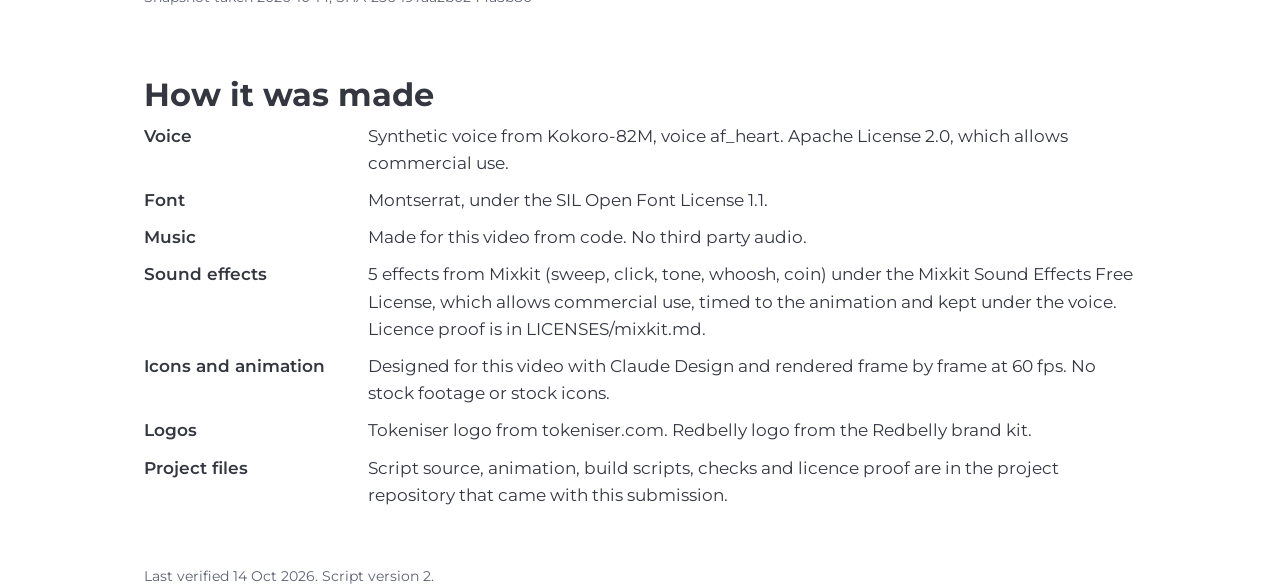
==== commit 46d60a3b: "Use the approved sound mix: add whoosh and coin cues, move hosting to tokenise.test-hub.xyz - 28 ext" ====
--- a/public/index.html
+++ b/public/index.html
@@ -66,11 +66,11 @@
 <div class="wrap">
 <h1>From fund to token</h1>
 <p class="lead">How a new Australian fund becomes a token on Redbelly Network, through Tokeniser, in 1:23.</p>
-<figure class="player"><video id="v" controls preload="metadata" playsinline poster="video/poster.jpg?v=204781d275"><source src="video/tokenisation-explainer-clean.mp4?v=92a2294ea4" type="video/mp4"><track kind="captions" src="video/tokenisation-explainer.vtt?v=217461fed6" srclang="en" label="English" default></video>
+<figure class="player"><video id="v" controls preload="metadata" playsinline poster="video/poster.jpg?v=204781d275"><source src="video/tokenisation-explainer-clean.mp4?v=88b31ef27c" type="video/mp4"><track kind="captions" src="video/tokenisation-explainer.vtt?v=217461fed6" srclang="en" label="English" default></video>
 <button id="cc" class="cc" type="button" aria-pressed="true">Subtitles: on</button></figure>
 <ul class="downloads">
-<li><a href="video/tokenisation-explainer.mp4?v=795acee73a" download>Video with subtitles<span>MP4, 60 fps, 18.4 MB</span></a></li>
-<li><a href="video/tokenisation-explainer-clean.mp4?v=92a2294ea4" download>Video without subtitles<span>MP4, 17.8 MB</span></a></li>
+<li><a href="video/tokenisation-explainer.mp4?v=fde54c25f2" download>Video with subtitles<span>MP4, 60 fps, 18.4 MB</span></a></li>
+<li><a href="video/tokenisation-explainer-clean.mp4?v=88b31ef27c" download>Video without subtitles<span>MP4, 17.8 MB</span></a></li>
 <li><a href="docs/tokenisation-explainer-script.pdf?v=a64d20df76" download>Script<span>PDF, 59 KB</span></a></li>
 <li><a href="docs/tokenisation-explainer-script.docx?v=37d2d53b75" download>Script<span>Word, 16 KB</span></a></li>
 <li><a href="video/tokenisation-explainer.srt?v=d9f546bf75" download>Subtitles<span>SRT, 2 KB</span></a></li>
@@ -197,7 +197,7 @@
 <dt>Voice</dt><dd>Synthetic voice from Kokoro-82M, voice af_heart. Apache License 2.0, which allows commercial use.</dd>
 <dt>Font</dt><dd>Montserrat, under the SIL Open Font License 1.1.</dd>
 <dt>Music</dt><dd>Made for this video from code. No third party audio.</dd>
-<dt>Sound effects</dt><dd>3 effects from Mixkit (sweep, click, tone) under the Mixkit Sound Effects Free License, which allows commercial use, timed to every check and scene change and kept under the voice. Licence proof is in LICENSES/mixkit.md.</dd>
+<dt>Sound effects</dt><dd>5 effects from Mixkit (sweep, click, tone, whoosh, coin) under the Mixkit Sound Effects Free License, which allows commercial use, timed to the animation and kept under the voice. Licence proof is in LICENSES/mixkit.md.</dd>
 <dt>Icons and animation</dt><dd>Designed for this video with Claude Design and rendered frame by frame at 60 fps. No stock footage or stock icons.</dd>
 <dt>Logos</dt><dd>Tokeniser logo from tokeniser.com. Redbelly logo from the Redbelly brand kit.</dd>
 <dt>Project files</dt><dd>Script source, animation, build scripts, checks and licence proof are in the project repository that came with this submission.</dd>
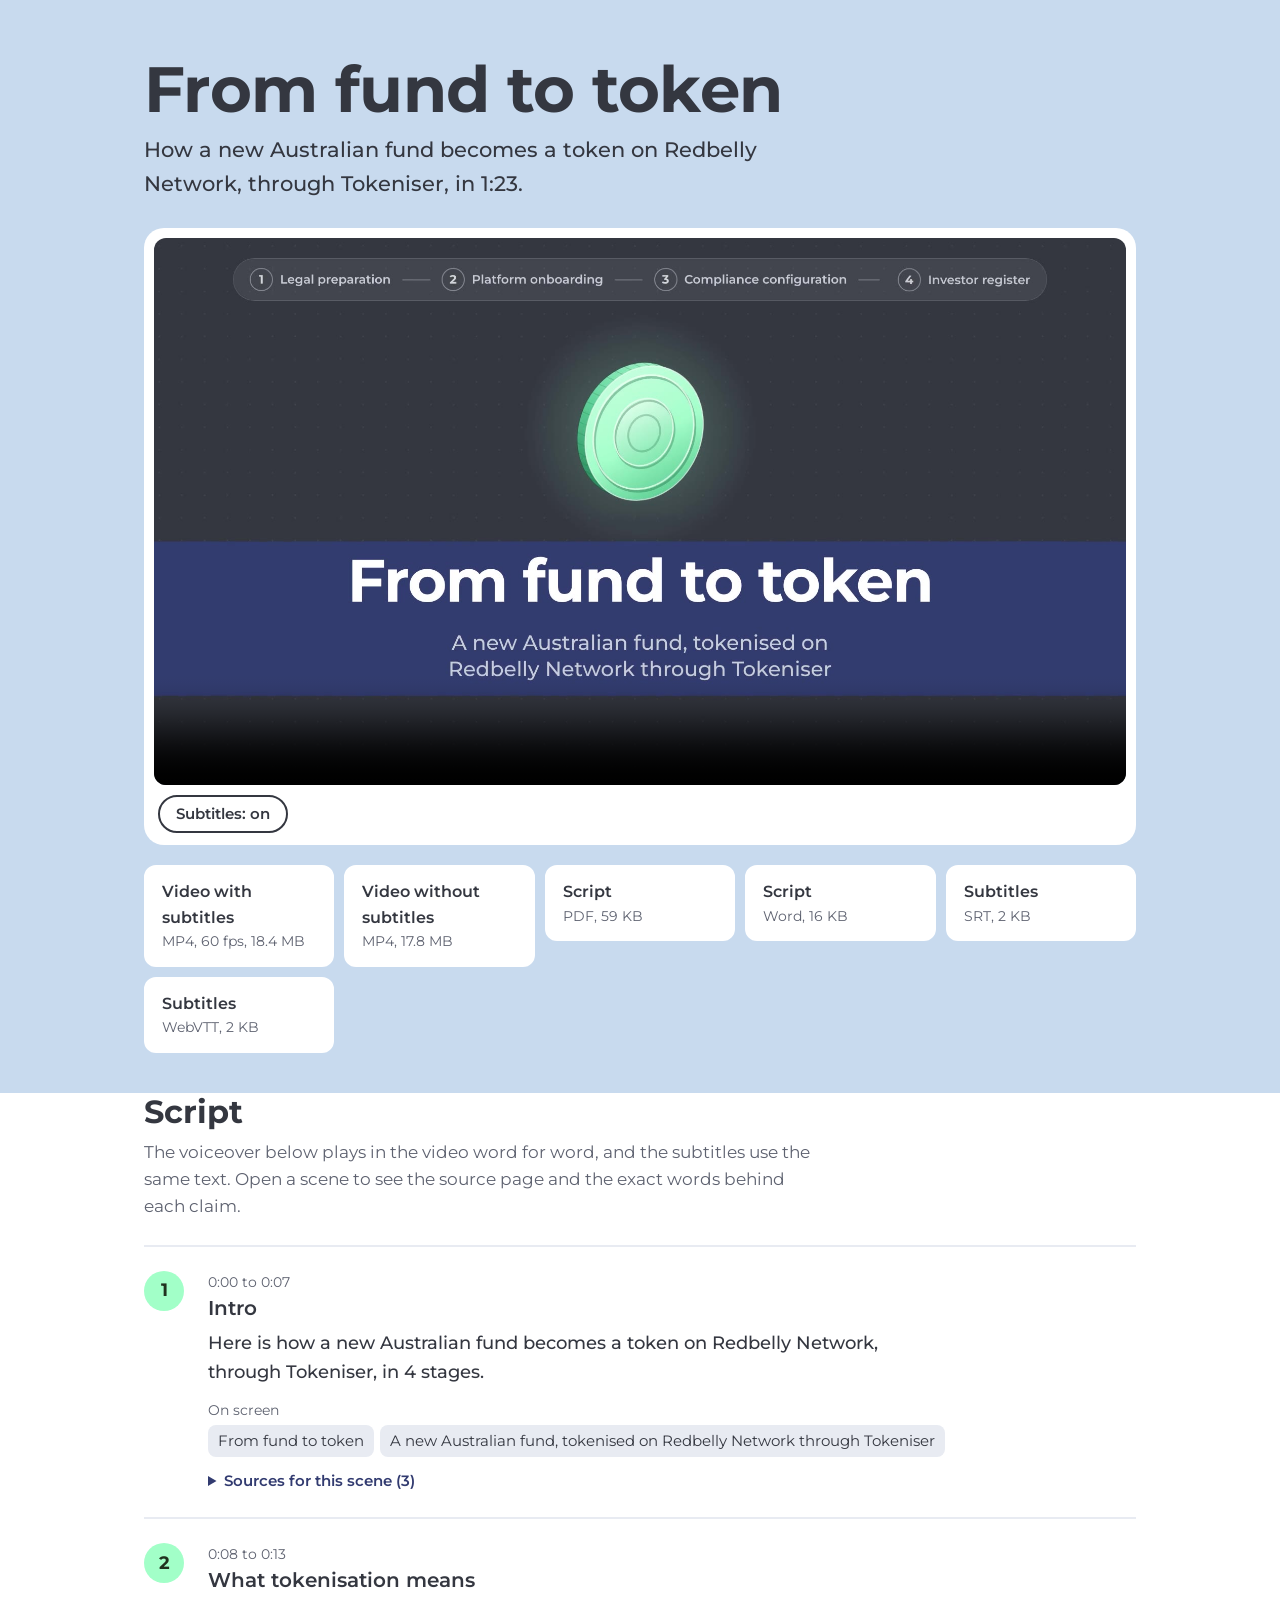
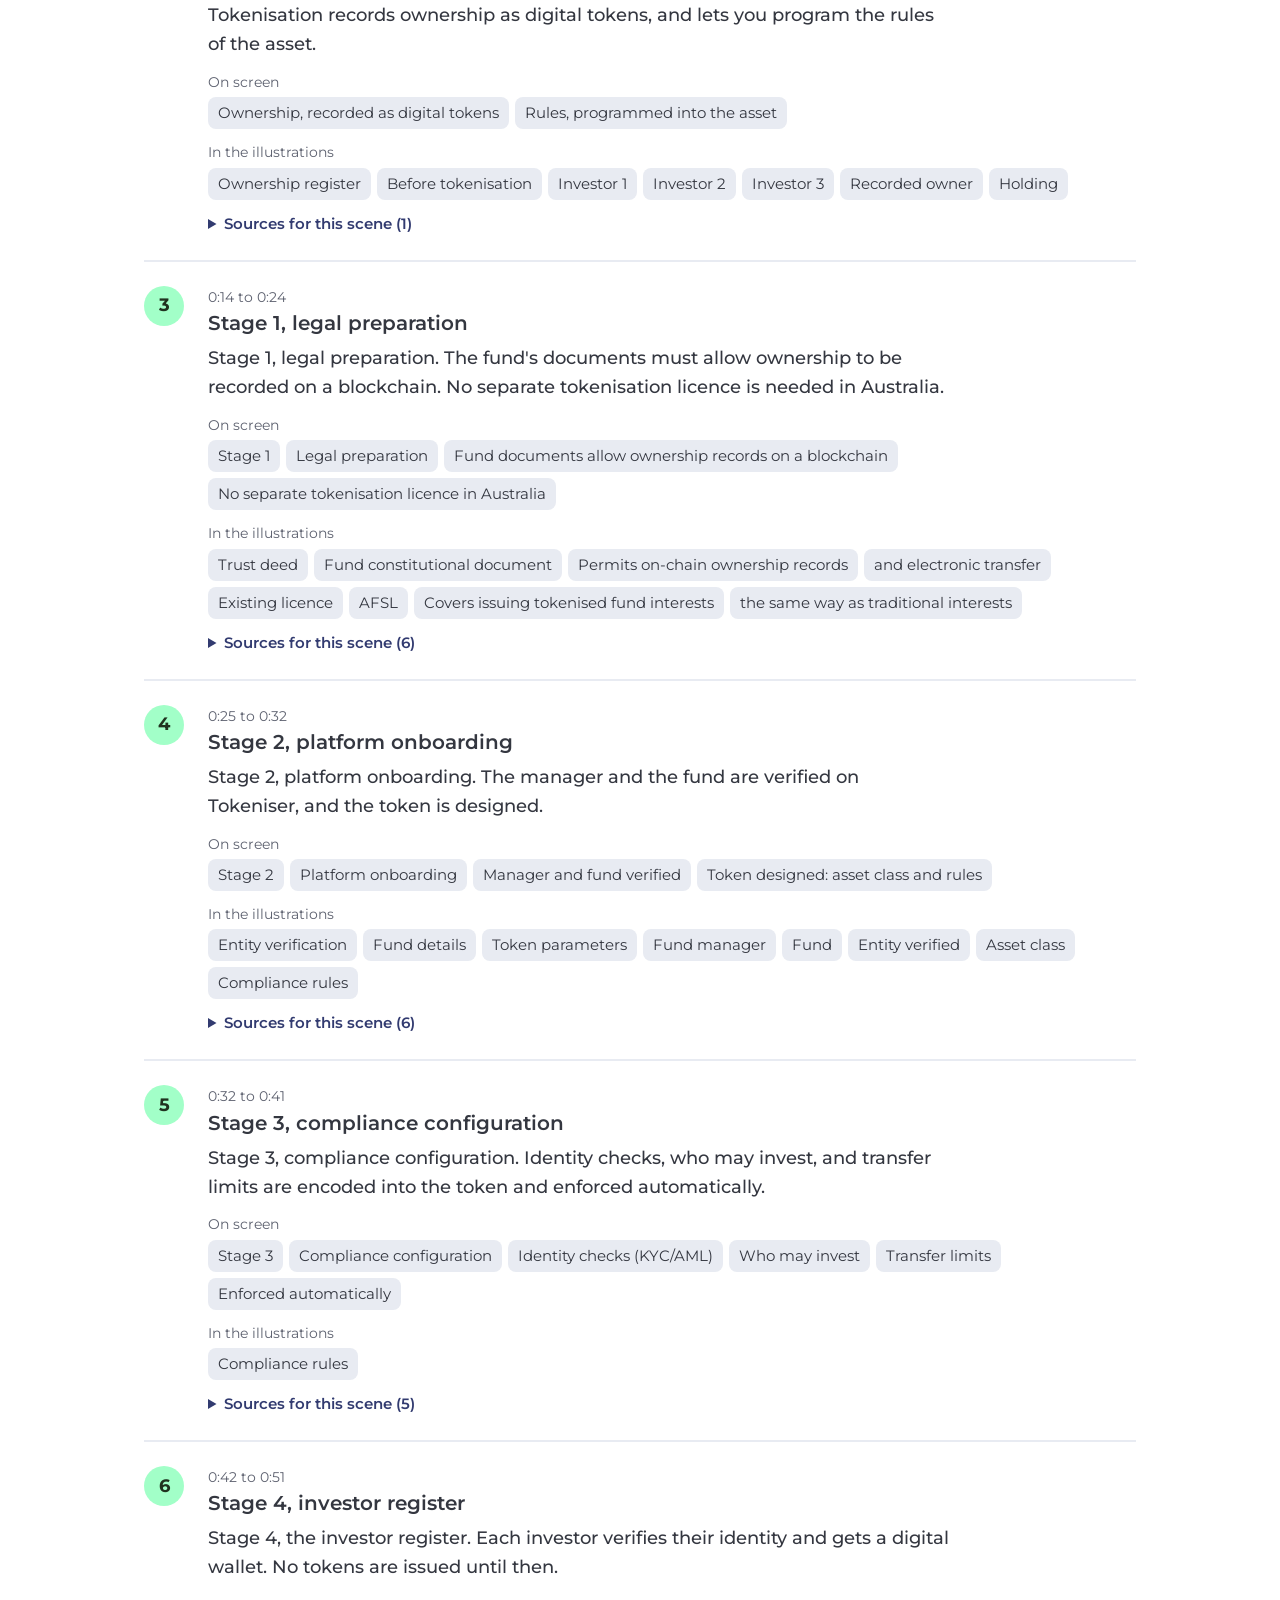
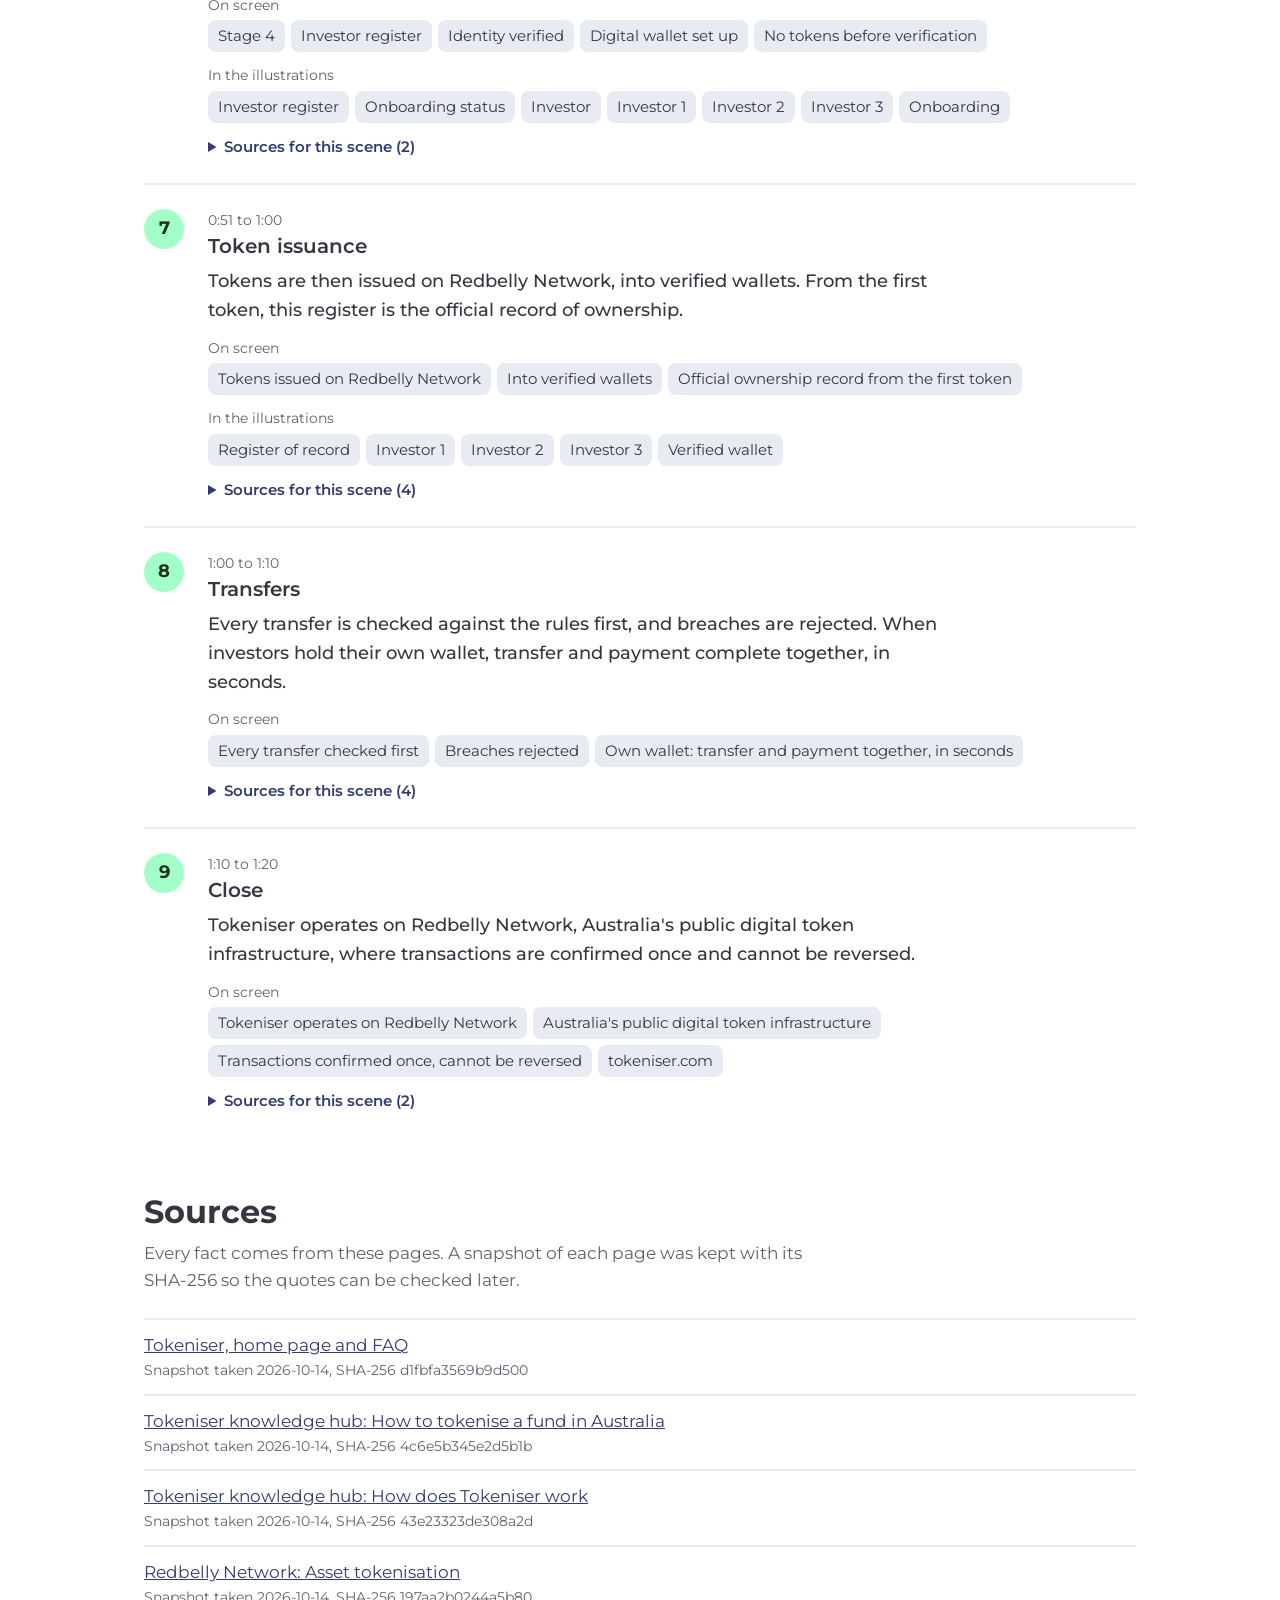
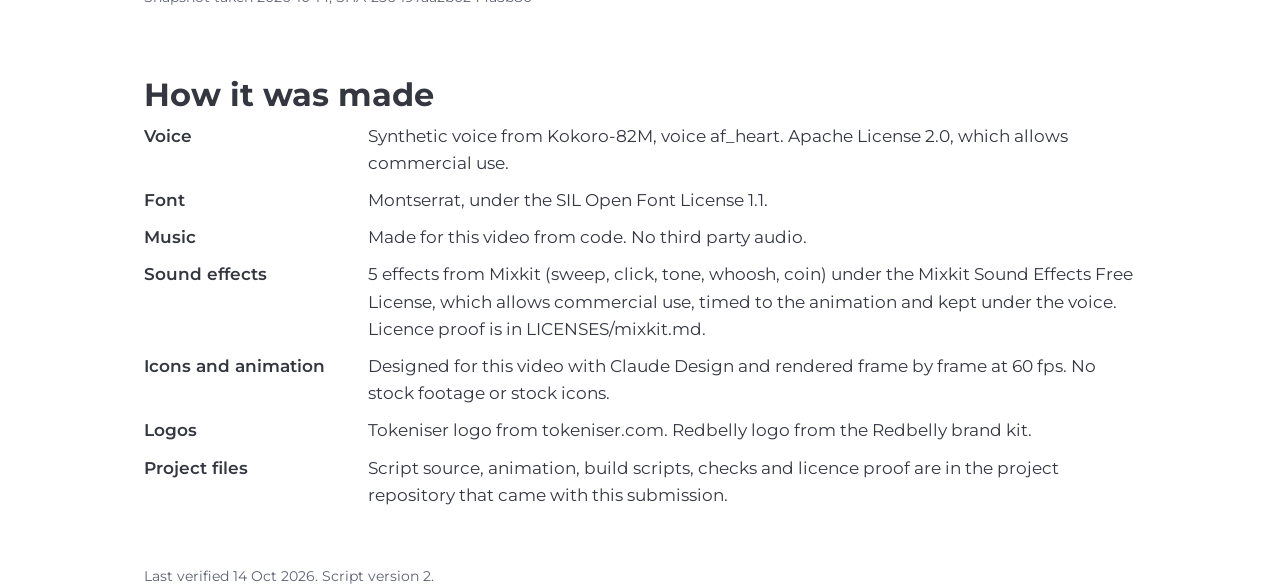
==== commit b7a3368e: "Add an error buzz made from code on the blocked transfer at 64s" ====
--- a/public/index.html
+++ b/public/index.html
@@ -66,11 +66,11 @@
 <div class="wrap">
 <h1>From fund to token</h1>
 <p class="lead">How a new Australian fund becomes a token on Redbelly Network, through Tokeniser, in 1:23.</p>
-<figure class="player"><video id="v" controls preload="metadata" playsinline poster="video/poster.jpg?v=204781d275"><source src="video/tokenisation-explainer-clean.mp4?v=88b31ef27c" type="video/mp4"><track kind="captions" src="video/tokenisation-explainer.vtt?v=217461fed6" srclang="en" label="English" default></video>
+<figure class="player"><video id="v" controls preload="metadata" playsinline poster="video/poster.jpg?v=204781d275"><source src="video/tokenisation-explainer-clean.mp4?v=03a3ee22ff" type="video/mp4"><track kind="captions" src="video/tokenisation-explainer.vtt?v=217461fed6" srclang="en" label="English" default></video>
 <button id="cc" class="cc" type="button" aria-pressed="true">Subtitles: on</button></figure>
 <ul class="downloads">
-<li><a href="video/tokenisation-explainer.mp4?v=fde54c25f2" download>Video with subtitles<span>MP4, 60 fps, 18.4 MB</span></a></li>
-<li><a href="video/tokenisation-explainer-clean.mp4?v=88b31ef27c" download>Video without subtitles<span>MP4, 17.8 MB</span></a></li>
+<li><a href="video/tokenisation-explainer.mp4?v=518c126eca" download>Video with subtitles<span>MP4, 60 fps, 18.4 MB</span></a></li>
+<li><a href="video/tokenisation-explainer-clean.mp4?v=03a3ee22ff" download>Video without subtitles<span>MP4, 17.8 MB</span></a></li>
 <li><a href="docs/tokenisation-explainer-script.pdf?v=a64d20df76" download>Script<span>PDF, 59 KB</span></a></li>
 <li><a href="docs/tokenisation-explainer-script.docx?v=37d2d53b75" download>Script<span>Word, 16 KB</span></a></li>
 <li><a href="video/tokenisation-explainer.srt?v=d9f546bf75" download>Subtitles<span>SRT, 2 KB</span></a></li>
